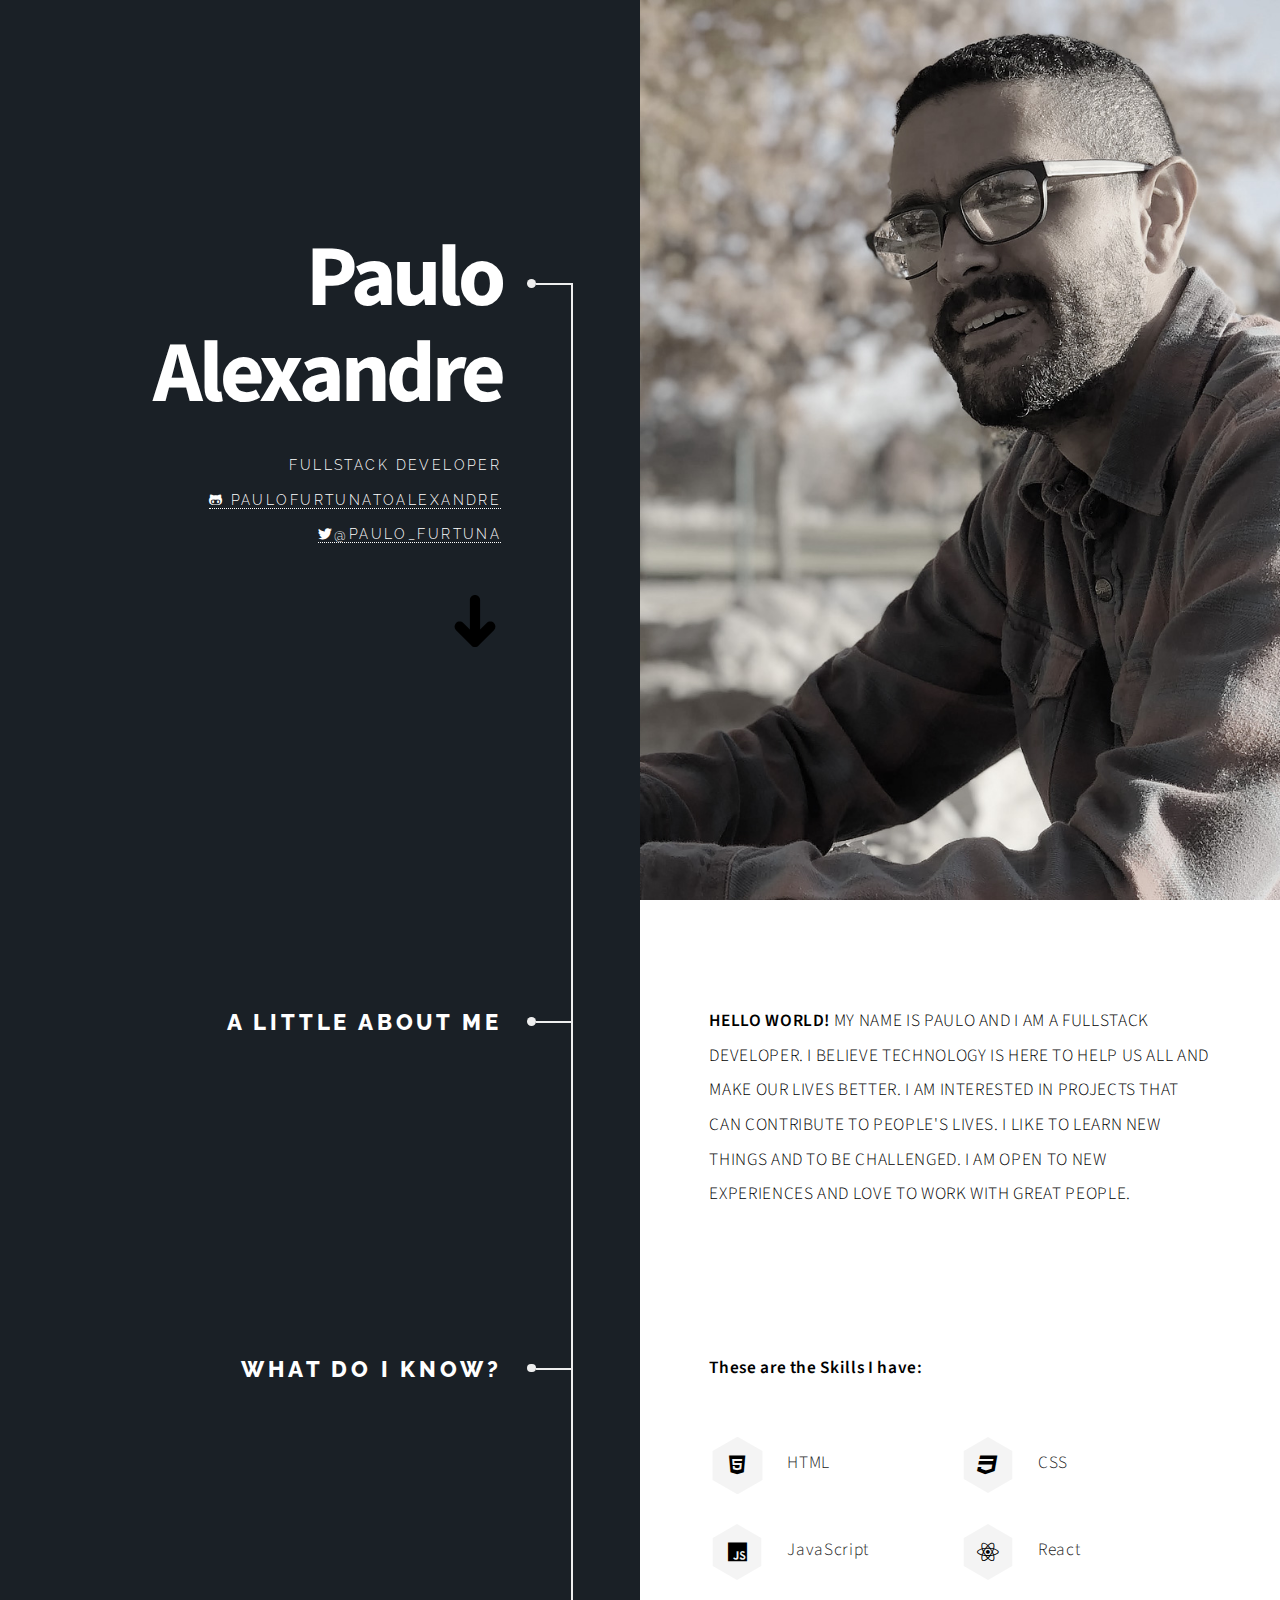
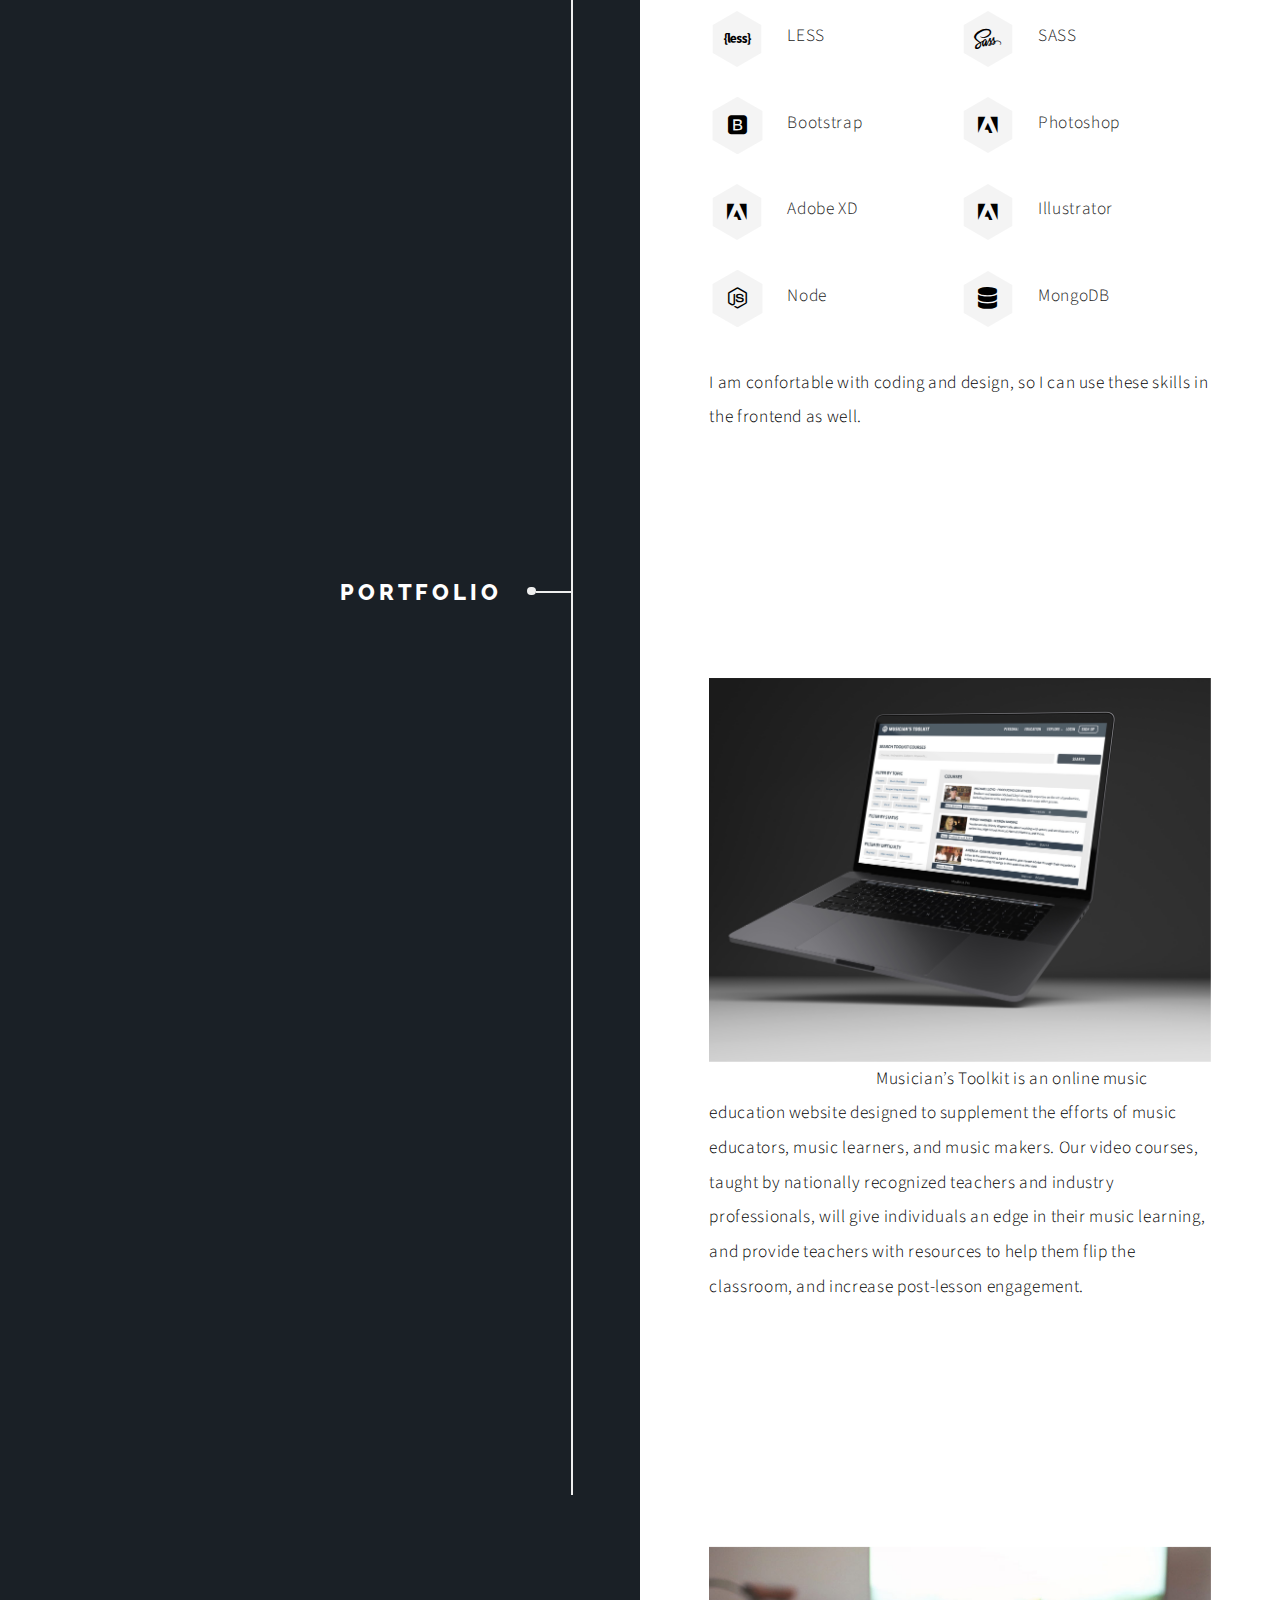
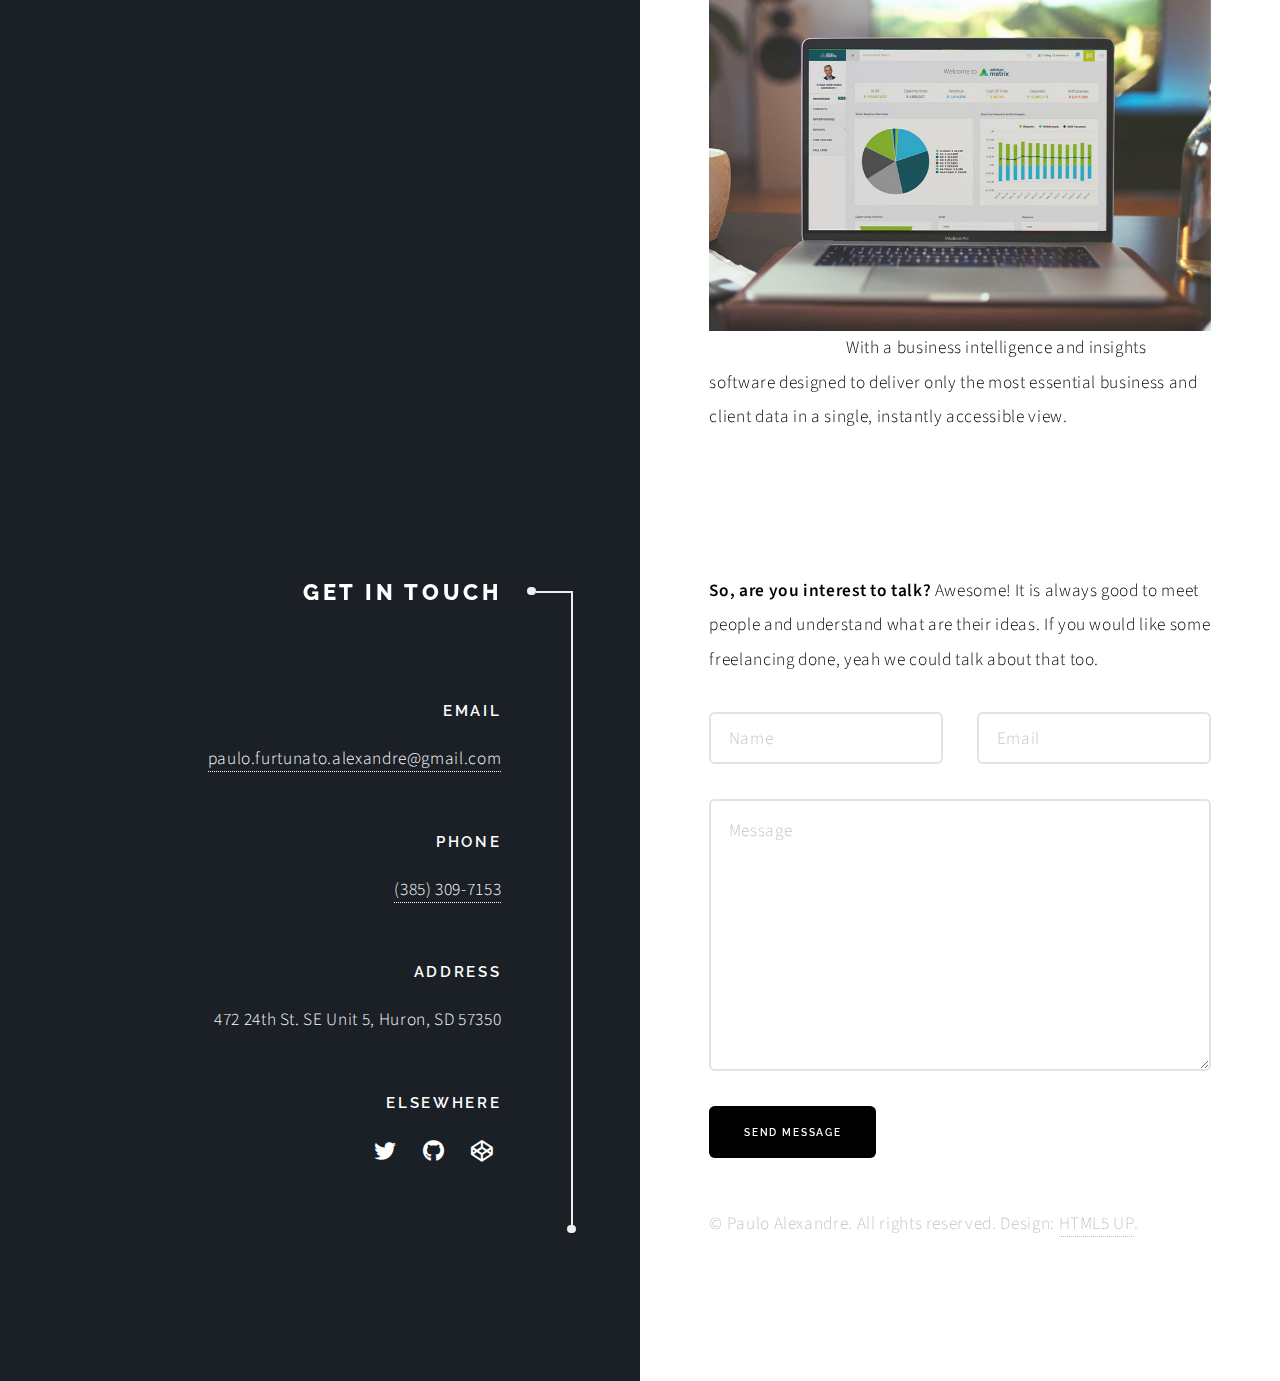
==== index.html @ 9fd86480 "Update index.html" ====
<!DOCTYPE HTML>
<!--
	Paradigm Shift by HTML5 UP
	html5up.net | @ajlkn
	Free for personal and commercial use under the CCA 3.0 license (html5up.net/license)
-->
<html>
	<head>
		<title>Paulo Alexandre - Fullstack Developer</title>
		<meta charset="utf-8" />
		<meta name="viewport" content="width=device-width, initial-scale=1, user-scalable=no" />
		<meta name="description" content="" />
		<meta name="keywords" content="" />
		<link rel="stylesheet" href="assets/css/main.css" />
	</head>
	<body class="is-preload">

		<!-- Wrapper -->
			<div id="wrapper">

				<!-- Intro -->
					<section class="intro">
						<header>
							<h1>Paulo Alexandre</h1>
							<p class="title">Fullstack Developer <br/>
								<a href="https://github.com/PauloFurtunatoAlexandre"><i class="fab fa-github-alt"></i> PauloFurtunatoAlexandre</a><br />
								<a href="https://twitter.com/paulo_furtuna"><i class="fab fa-twitter"></i>@paulo_furtuna</a></p>
							<ul class="actions">
								<li><a href="#first" class="arrow scrolly"><span class="label">Next</span></a></li>
							</ul>
						</header>
						<div class="content">
							<span class="image fill" data-position="center"><img src="images/paulo-alexandre.jpg" alt="" /></span>
						</div>
					</section>

				<!-- Section -->
					<section id="first">
						<header>
							<h2>A Little about me</h2>
						</header>
						<div class="content">
							<p><strong>HELLO WORLD!</strong> MY NAME IS PAULO AND I AM A FULLSTACK DEVELOPER. I BELIEVE TECHNOLOGY IS HERE TO HELP US ALL AND MAKE OUR LIVES BETTER. I AM INTERESTED IN PROJECTS THAT CAN CONTRIBUTE TO PEOPLE'S LIVES. I LIKE TO LEARN NEW THINGS AND TO BE CHALLENGED. I AM OPEN TO NEW EXPERIENCES AND LOVE TO WORK WITH GREAT PEOPLE.</p>
							<!-- <span class="image main"><img src="images/musicianstoolkit-3.jpg" alt="" /></span> -->
						</div>
					</section>

				<!-- Section -->
					<section>
						<header>
							<h2>What Do I Know?</h2>
						</header>
						<div class="content">
							<p><strong>These are the Skills I have:</strong></p>
							<ul class="feature-icons">
								<li class="icon brands fa-html5">HTML</li>
								<li class="icon brands fa-css3">CSS</li>
								<li class="icon brands fa-js">JavaScript</li>
								<li class="icon brands fa-react">React</li>
								<li class="icon brands fa-less">LESS</li>
								<li class="icon brands fa-sass">SASS</li>
								<li class="icon brands fa-bootstrap">Bootstrap</li>
								<li class="icon brands fa-adobe">Photoshop</li>
								<li class="icon brands fa-adobe">Adobe XD</li>
								<li class="icon brands fa-adobe">Illustrator</li>
								<li class="icon brands fa-node-js">Node</li>
								<li class="icon solid fa-database">MongoDB</li>
							</ul>
							<p>I am confortable with coding and design, so I can use these skills in the frontend as well.</p>
						</div>
					</section>

				<!-- Section -->
					<section>
						<header>
							<h2>Portfolio</h2>
						</header>
						<div class="content">
							<!-- Section -->
							<section>
								<!-- <header>
									<h3>Erat aliquam</h3>
									<p>Vehicula ultrices dolor amet ultricies et condimentum. Magna sed etiam consequat, et lorem adipiscing sed dolor sit amet, consectetur amet do eiusmod tempor incididunt  ipsum suspendisse ultrices gravida.</p>
								</header> -->
								<div class="content">
									<div class="gallery">
										<a href="images/musicianstoolkit-3.jpg" class="landscape"><img src="images/musicianstoolkit-3.jpg" alt="" /></a>
									</div>
								</div>
							</section>
							<p><strong><a href="https://www.musicianstoolkit.com/">MUSICIANS TOOLKIT</a></strong> Musician’s Toolkit is an online music education website designed to supplement the efforts of music educators, music learners, and music makers. Our video courses, taught by nationally recognized teachers and industry professionals, will give individuals an edge in their music learning, and provide teachers with resources to help them flip the classroom, and increase post-lesson engagement.</p>
						</div>
					</section>

					<section>
						<div class="content">
							<!-- Section -->
							<section>
								<!-- <header>
									<h3>Erat aliquam</h3>
									<p>Vehicula ultrices dolor amet ultricies et condimentum. Magna sed etiam consequat, et lorem adipiscing sed dolor sit amet, consectetur amet do eiusmod tempor incididunt  ipsum suspendisse ultrices gravida.</p>
								</header> -->
								<div class="content">
									<div class="gallery">
										<a href="images/advisor.jpg" class="landscape"><img src="images/advisor.jpg" alt="" /></a>
									</div>
								</div>
							</section>
							<p><strong><a href="https://www.advisormetrix.com/" class="landscape">ADVISOR METRIX</a></strong> With a business intelligence and insights software designed to deliver only the most essential business and client data in a single, instantly accessible view.</p>
						</div>
					</section>

				<!-- Section -->
					<!-- <section>
						<header>
							<h2>Duis sed adpiscing veroeros amet</h2>
						</header>
						<div class="content">
							<p><strong>Proin tempus feugiat</strong> sed varius enim lorem ullamcorper dolore aliquam aenean ornare velit lacus, ac varius enim lorem ullamcorper dolore.</p>
							<ul class="actions">
								<li><a href="#" class="button primary large">Get Started</a></li>
								<li><a href="#" class="button large">Learn More</a></li>
							</ul>
						</div>
					</section> -->

				<!-- Elements -->
				<!--
					<section>
						<header>
							<h2>Elements</h2>
						</header>
						<div class="content">

							<section>
								<header>
									<h3>Text</h3>
								</header>
								<div class="content">
									<p>This is <b>bold</b> and this is <strong>strong</strong>. This is <i>italic</i> and this is <em>emphasized</em>.
									This is <sup>superscript</sup> text and this is <sub>subscript</sub> text.
									This is <u>underlined</u> and this is code: <code>for (;;) { ... }</code>. Finally, <a href="#">this is a link</a>.</p>
									<hr />
									<h2>Heading Level 2</h2>
									<h3>Heading Level 3</h3>
									<h4>Heading Level 4</h4>
									<h5>Heading Level 5</h5>
									<hr />
									<h5>Blockquote</h5>
									<blockquote>Fringilla nisl. Donec accumsan interdum nisi, quis tincidunt felis sagittis eget tempus euismod. Vestibulum ante ipsum primis in faucibus vestibulum. Blandit adipiscing eu felis iaculis volutpat ac adipiscing accumsan faucibus. Vestibulum ante ipsum primis in faucibus lorem ipsum dolor sit amet nullam adipiscing eu felis.</blockquote>
									<h5>Preformatted</h5>
									<pre><code>i = 0;

while (!deck.isInOrder()) {
  print 'Iteration ' + i;
  deck.shuffle();
  i++;
}

print 'Sorted in ' + i + ' iterations.';</code></pre>
								</div>
							</section>

							<section>
								<header>
									<h3>Lists</h3>
								</header>
								<div class="content">

									<h4>Unordered</h4>
									<ul>
										<li>Dolor pulvinar etiam.</li>
										<li>Sagittis adipiscing.</li>
										<li>Felis enim feugiat.</li>
									</ul>

									<h4>Alternate</h4>
									<ul class="alt">
										<li>Dolor pulvinar etiam.</li>
										<li>Sagittis adipiscing.</li>
										<li>Felis enim feugiat.</li>
									</ul>

									<h4>Ordered</h4>
									<ol>
										<li>Dolor pulvinar etiam.</li>
										<li>Etiam vel felis viverra.</li>
										<li>Felis enim feugiat.</li>
										<li>Dolor pulvinar etiam.</li>
										<li>Etiam vel felis lorem.</li>
										<li>Felis enim et feugiat.</li>
									</ol>
									<h4>Icons</h4>
									<ul class="icons">
										<li><a href="#" class="icon brands fa-twitter"><span class="label">Twitter</span></a></li>
										<li><a href="#" class="icon brands fa-facebook-f"><span class="label">Facebook</span></a></li>
										<li><a href="#" class="icon brands fa-instagram"><span class="label">Instagram</span></a></li>
										<li><a href="#" class="icon brands fa-github"><span class="label">Github</span></a></li>
									</ul>

									<h4>Actions</h4>
									<ul class="actions">
										<li><a href="#" class="button primary">Default</a></li>
										<li><a href="#" class="button">Default</a></li>
									</ul>
									<ul class="actions stacked">
										<li><a href="#" class="button primary">Default</a></li>
										<li><a href="#" class="button">Default</a></li>
									</ul>
								</div>
							</section>

							<section>
								<header>
									<h3>Table</h3>
								</header>
								<div class="content">
									<h4>Default</h4>
									<div class="table-wrapper">
										<table>
											<thead>
												<tr>
													<th>Name</th>
													<th>Description</th>
													<th>Price</th>
												</tr>
											</thead>
											<tbody>
												<tr>
													<td>Item One</td>
													<td>Ante turpis integer aliquet porttitor.</td>
													<td>29.99</td>
												</tr>
												<tr>
													<td>Item Two</td>
													<td>Vis ac commodo adipiscing arcu aliquet.</td>
													<td>19.99</td>
												</tr>
												<tr>
													<td>Item Three</td>
													<td> Morbi faucibus arcu accumsan lorem.</td>
													<td>29.99</td>
												</tr>
												<tr>
													<td>Item Four</td>
													<td>Vitae integer tempus condimentum.</td>
													<td>19.99</td>
												</tr>
												<tr>
													<td>Item Five</td>
													<td>Ante turpis integer aliquet porttitor.</td>
													<td>29.99</td>
												</tr>
											</tbody>
											<tfoot>
												<tr>
													<td colspan="2"></td>
													<td>100.00</td>
												</tr>
											</tfoot>
										</table>
									</div>

									<h4>Alternate</h4>
									<div class="table-wrapper">
										<table class="alt">
											<thead>
												<tr>
													<th>Name</th>
													<th>Description</th>
													<th>Price</th>
												</tr>
											</thead>
											<tbody>
												<tr>
													<td>Item One</td>
													<td>Ante turpis integer aliquet porttitor.</td>
													<td>29.99</td>
												</tr>
												<tr>
													<td>Item Two</td>
													<td>Vis ac commodo adipiscing arcu aliquet.</td>
													<td>19.99</td>
												</tr>
												<tr>
													<td>Item Three</td>
													<td> Morbi faucibus arcu accumsan lorem.</td>
													<td>29.99</td>
												</tr>
												<tr>
													<td>Item Four</td>
													<td>Vitae integer tempus condimentum.</td>
													<td>19.99</td>
												</tr>
												<tr>
													<td>Item Five</td>
													<td>Ante turpis integer aliquet porttitor.</td>
													<td>29.99</td>
												</tr>
											</tbody>
											<tfoot>
												<tr>
													<td colspan="2"></td>
													<td>100.00</td>
												</tr>
											</tfoot>
										</table>
									</div>
								</div>
							</section>

							<section>
								<header>
									<h3>Buttons</h3>
								</header>
								<div class="content">
									<ul class="actions">
										<li><a href="#" class="button primary">Primary</a></li>
										<li><a href="#" class="button">Default</a></li>
									</ul>
									<ul class="actions">
										<li><a href="#" class="button large">Large</a></li>
										<li><a href="#" class="button">Default</a></li>
										<li><a href="#" class="button small">Small</a></li>
									</ul>
									<ul class="actions">
										<li><a href="#" class="button primary icon solid fa-download">Icon</a></li>
										<li><a href="#" class="button icon solid fa-download">Icon</a></li>
									</ul>
									<ul class="actions">
										<li><span class="button primary disabled">Disabled</span></li>
										<li><span class="button disabled">Disabled</span></li>
									</ul>
								</div>
							</section>

							<section>
								<header>
									<h3>Form</h3>
								</header>
								<div class="content">
									<form method="post" action="#">
										<div class="fields">
											<div class="field half">
												<label for="demo-name">Name</label>
												<input type="text" name="demo-name" id="demo-name" value="" placeholder="Jane Doe" />
											</div>
											<div class="field half">
												<label for="demo-email">Email</label>
												<input type="email" name="demo-email" id="demo-email" value="" placeholder="jane@untitled.tld" />
											</div>
											<div class="field">
												<label for="demo-category">Category</label>
												<select name="demo-category" id="demo-category">
													<option value="">-</option>
													<option value="1">Manufacturing</option>
													<option value="1">Shipping</option>
													<option value="1">Administration</option>
													<option value="1">Human Resources</option>
												</select>
											</div>
											<div class="field half">
												<input type="radio" id="demo-priority-low" name="demo-priority" checked>
												<label for="demo-priority-low">Low</label>
											</div>
											<div class="field half">
												<input type="radio" id="demo-priority-high" name="demo-priority">
												<label for="demo-priority-high">High</label>
											</div>
											<div class="field half">
												<input type="checkbox" id="demo-copy" name="demo-copy">
												<label for="demo-copy">Email me a copy</label>
											</div>
											<div class="field half">
												<input type="checkbox" id="demo-human" name="demo-human" checked>
												<label for="demo-human">Not a robot</label>
											</div>
											<div class="field">
												<label for="demo-message">Message</label>
												<textarea name="demo-message" id="demo-message" placeholder="Enter your message" rows="6"></textarea>
											</div>
										</div>
										<ul class="actions">
											<li><input type="submit" value="Send Message" class="primary" /></li>
											<li><input type="reset" value="Reset" /></li>
										</ul>
									</form>
								</div>
							</section>

						</div>
					</section>
				-->

				<!-- Section -->
					<section>
						<header>
							<h2>Get in touch</h2>
						</header>
						<div class="content">
							<p><strong>So, are you interest to talk?</strong> Awesome! It is always good to meet people and understand what are their ideas. If you would like some freelancing done, yeah we could talk about that too.</p>
							<form>
								<div class="fields">
									<div class="field half">
										<input type="text" name="name" id="name" placeholder="Name" />
									</div>
									<div class="field half">
										<input type="email" name="email" id="email" placeholder="Email" />
									</div>
									<div class="field">
										<textarea name="message" id="message" placeholder="Message" rows="7"></textarea>
									</div>
								</div>
								<ul class="actions">
									<li><input type="submit" value="Send Message" class="button primary" /></li>
								</ul>
							</form>
						</div>
						<footer style="background-color: #1a2026;">
							<ul class="items">
								<li>
									<h3>Email</h3>
									<a href="mailto:paulo.furtunato.alexandre@gmail.com">paulo.furtunato.alexandre@gmail.com</a>
								</li>
								<li>
									<h3>Phone</h3>
									<a href="#">(385) 309-7153</a>
								</li>
								<li>
									<h3>Address</h3>
									<span style="color: #fff">472 24th St. SE Unit 5, Huron, SD 57350</span>
								</li>
								<li>
									<h3>Elsewhere</h3>
									<ul class="icons">
										<li><a href="https://twitter.com/paulo_furtuna" class="icon brands fa-twitter"><span class="label">Twitter</span></a></li>
										<!-- <li><a href="#" class="icon brands fa-linkedin-in"><span class="label">LinkedIn</span></a></li> -->
										<li><a href="https://github.com/PauloFurtunatoAlexandre" class="icon brands fa-github"><span class="label">GitHub</span></a></li>
										<li><a href="https://codepen.io/gigaP" class="icon brands fa-codepen"><span class="label">Codepen</span></a></li>
									</ul>
								</li>
							</ul>
						</footer>
					</section>

				<!-- Copyright -->
					<div class="copyright">&copy; Paulo Alexandre. All rights reserved. Design: <a href="https://html5up.net">HTML5 UP</a>.</div>

			</div>

		<!-- Scripts -->
			<script src="assets/js/jquery.min.js"></script>
			<script src="assets/js/jquery.scrolly.min.js"></script>
			<script src="assets/js/browser.min.js"></script>
			<script src="assets/js/breakpoints.min.js"></script>
			<script src="assets/js/util.js"></script>
			<script src="assets/js/main.js"></script>

	</body>
</html>
---- assets/css/main.css ----
@import url(fontawesome-all.min.css);
@import url("https://fonts.googleapis.com/css?family=Source+Sans+Pro:300,600,700,300i,600i,700i|Raleway:600,800");

/*
	Paradigm Shift by HTML5 UP
	html5up.net | @ajlkn
	Free for personal and commercial use under the CCA 3.0 license (html5up.net/license)
*/

html, body, div, span, applet, object,
iframe, h1, h2, h3, h4, h5, h6, p, blockquote,
pre, a, abbr, acronym, address, big, cite,
code, del, dfn, em, img, ins, kbd, q, s, samp,
small, strike, strong, sub, sup, tt, var, b,
u, i, center, dl, dt, dd, ol, ul, li, fieldset,
form, label, legend, table, caption, tbody,
tfoot, thead, tr, th, td, article, aside,
canvas, details, embed, figure, figcaption,
footer, header, hgroup, menu, nav, output, ruby,
section, summary, time, mark, audio, video {
	margin: 0;
	padding: 0;
	border: 0;
	font-size: 100%;
	font: inherit;
	vertical-align: baseline;}

article, aside, details, figcaption, figure,
footer, header, hgroup, menu, nav, section {
	display: block;}

body {
	line-height: 1;
}

ol, ul {
	list-style: none;
}

blockquote, q {
	quotes: none;
}

	blockquote:before, blockquote:after, q:before, q:after {
		content: '';
		content: none;
	}

table {
	border-collapse: collapse;
	border-spacing: 0;
}

body {
	-webkit-text-size-adjust: none;
}

mark {
	background-color: transparent;
	color: inherit;
}

input::-moz-focus-inner {
	border: 0;
	padding: 0;
}

input, select, textarea {
	-moz-appearance: none;
	-webkit-appearance: none;
	-ms-appearance: none;
	appearance: none;
}

/* Basic */

	@-ms-viewport {
		width: device-width;
	}

	body {
		-ms-overflow-style: scrollbar;
	}

	@media screen and (max-width: 480px) {

		html, body {
			min-width: 320px;
		}

	}

	html {
		box-sizing: border-box;
	}

	*, *:before, *:after {
		box-sizing: inherit;
	}

	html {
		overflow-x: hidden;
	}

	body {
		background: #ffffff;
		overflow-x: hidden;
	}

		body.is-preload *, body.is-preload *:before, body.is-preload *:after {
			-moz-animation: none !important;
			-webkit-animation: none !important;
			-ms-animation: none !important;
			animation: none !important;
			-moz-transition: none !important;
			-webkit-transition: none !important;
			-ms-transition: none !important;
			transition: none !important;
		}

/* Typography */

	html {
		font-size: 18pt;
	}

		@media screen and (max-width: 1920px) {

			html {
				font-size: 13pt;
			}

		}

		@media screen and (max-width: 1152px) {

			html {
				font-size: 14pt;
			}

		}

		@media screen and (max-width: 736px) {

			html {
				font-size: 12pt;
			}

		}

		@media screen and (max-width: 480px) {

			html {
				font-size: 11pt;
			}

		}

	body {
		background-color: #ffffff;
		color: #000000;
	}

	body, input, select, textarea {
		color: #fff;
		font-family: "Source Sans Pro", Helvetica, sans-serif;
		font-size: 1rem;
		font-weight: 300;
		letter-spacing: 0.0375em;
		line-height: 2;
	}

	a {
		-moz-transition: border-bottom-color 0.25s ease-in-out;
		-webkit-transition: border-bottom-color 0.25s ease-in-out;
		-ms-transition: border-bottom-color 0.25s ease-in-out;
		transition: border-bottom-color 0.25s ease-in-out;
		text-decoration: none;
		color: #fff;
		border-bottom: dotted 1px;
	}

		a:hover {
			text-decoration: none;
			border-bottom-color: transparent;
		}

	strong, b {
		font-weight: 600;
		color: #000000;
	}

	em, i {
		font-style: italic;
	}

	p {
		margin: 0 0 2rem 0;
		color: #000;
	}

	h1, h2, h3, h4, h5, h6 {
		color: #fff;
		font-family: "Raleway", Helvetica, sans-serif;
		font-weight: 600;
		letter-spacing: 0.175em;
		line-height: 1.75;
		margin: 0 0 1.5rem 0;
		text-transform: uppercase;
	}

		h1 a, h2 a, h3 a, h4 a, h5 a, h6 a {
			color: inherit;
			text-decoration: none;
		}

	h1 {
		font-family: "Source Sans Pro", Helvetica, sans-serif;
		font-size: 5rem;
		font-weight: 700;
		letter-spacing: -0.05em;
		line-height: 1.1;
		margin: 0 0 1.5rem 0;
		text-transform: none;
	}

	h2 {
		font-size: 1.25rem;
		font-weight: 800;
		margin: 0 0 2rem 0;
	}

	h3 {
		font-size: 0.875rem;
	}

	h4 {
		font-size: 0.875rem;
	}

	h5 {
		font-size: 0.75rem;
	}

	h6 {
		font-size: 0.625rem;
	}

	@media screen and (max-width: 736px) {

		h1 {
			font-size: 4.5rem;
			line-height: 1.1;
		}

		h2 {
			font-size: 1.25rem;
			line-height: 1.7;
		}

		h3 {
			font-size: 0.9rem;
		}

		h4 {
			font-size: 0.75rem;
		}

		h5 {
			font-size: 0.675rem;
		}

	}

	@media screen and (max-width: 360px) {

		h1 {
			font-size: 3.75rem;
		}

		h2 {
			font-size: 1.125rem;
		}

		h3 {
			font-size: 0.8rem;
		}

		h4 {
			font-size: 0.675rem;
		}

		h5 {
			font-size: 0.675rem;
		}

	}

	sub {
		font-size: 0.8rem;
		position: relative;
		top: 0.5rem;
	}

	sup {
		font-size: 0.8rem;
		position: relative;
		top: -0.5rem;
	}

	blockquote {
		border-left: solid 0.5rem rgba(144, 144, 144, 0.25);
		font-style: italic;
		margin: 0 0 2rem 0;
		padding: 1rem 0 1rem 2rem;
	}

	code {
		background: rgba(144, 144, 144, 0.1);
		border-radius: 0.325rem;
		font-family: "Courier New", monospace;
		font-size: 0.9rem;
		margin: 0 0.25rem;
		padding: 0.25rem 0.65rem;
	}

	pre {
		-webkit-overflow-scrolling: touch;
		font-family: "Courier New", monospace;
		font-size: 0.9rem;
		margin: 0 0 2rem 0;
		width: 100%;
	}

		pre code {
			display: block;
			line-height: 1.75;
			padding: 1rem 1.5rem;
			overflow-x: auto;
		}

	hr {
		border: 0;
		border-bottom: solid 2px rgba(144, 144, 144, 0.25);
		margin: 3rem 0;
	}

		hr.major {
			margin: 5rem 0;
		}

		@media screen and (max-width: 736px) {

			hr.major {
				margin: 3rem 0;
			}

		}

/* Row */

	.row {
		display: flex;
		flex-wrap: wrap;
		box-sizing: border-box;
		align-items: stretch;
	}

		.row > * {
			box-sizing: border-box;
		}

		.row.gtr-uniform > * > :last-child {
			margin-bottom: 0;
		}

		.row.aln-left {
			justify-content: flex-start;
		}

		.row.aln-center {
			justify-content: center;
		}

		.row.aln-right {
			justify-content: flex-end;
		}

		.row.aln-top {
			align-items: flex-start;
		}

		.row.aln-middle {
			align-items: center;
		}

		.row.aln-bottom {
			align-items: flex-end;
		}

		.row > .imp {
			order: -1;
		}

		.row > .col-1 {
			width: 8.33333%;
		}

		.row > .off-1 {
			margin-left: 8.33333%;
		}

		.row > .col-2 {
			width: 16.66667%;
		}

		.row > .off-2 {
			margin-left: 16.66667%;
		}

		.row > .col-3 {
			width: 25%;
		}

		.row > .off-3 {
			margin-left: 25%;
		}

		.row > .col-4 {
			width: 33.33333%;
		}

		.row > .off-4 {
			margin-left: 33.33333%;
		}

		.row > .col-5 {
			width: 41.66667%;
		}

		.row > .off-5 {
			margin-left: 41.66667%;
		}

		.row > .col-6 {
			width: 50%;
		}

		.row > .off-6 {
			margin-left: 50%;
		}

		.row > .col-7 {
			width: 58.33333%;
		}

		.row > .off-7 {
			margin-left: 58.33333%;
		}

		.row > .col-8 {
			width: 66.66667%;
		}

		.row > .off-8 {
			margin-left: 66.66667%;
		}

		.row > .col-9 {
			width: 75%;
		}

		.row > .off-9 {
			margin-left: 75%;
		}

		.row > .col-10 {
			width: 83.33333%;
		}

		.row > .off-10 {
			margin-left: 83.33333%;
		}

		.row > .col-11 {
			width: 91.66667%;
		}

		.row > .off-11 {
			margin-left: 91.66667%;
		}

		.row > .col-12 {
			width: 100%;
		}

		.row > .off-12 {
			margin-left: 100%;
		}

		.row.gtr-0 {
			margin-top: 0;
			margin-left: 0rem;
		}

			.row.gtr-0 > * {
				padding: 0 0 0 0rem;
			}

			.row.gtr-0.gtr-uniform {
				margin-top: 0rem;
			}

				.row.gtr-0.gtr-uniform > * {
					padding-top: 0rem;
				}

		.row.gtr-25 {
			margin-top: 0;
			margin-left: -0.5rem;
		}

			.row.gtr-25 > * {
				padding: 0 0 0 0.5rem;
			}

			.row.gtr-25.gtr-uniform {
				margin-top: -0.5rem;
			}

				.row.gtr-25.gtr-uniform > * {
					padding-top: 0.5rem;
				}

		.row.gtr-50 {
			margin-top: 0;
			margin-left: -1rem;
		}

			.row.gtr-50 > * {
				padding: 0 0 0 1rem;
			}

			.row.gtr-50.gtr-uniform {
				margin-top: -1rem;
			}

				.row.gtr-50.gtr-uniform > * {
					padding-top: 1rem;
				}

		.row {
			margin-top: 0;
			margin-left: -2rem;
		}

			.row > * {
				padding: 0 0 0 2rem;
			}

			.row.gtr-uniform {
				margin-top: -2rem;
			}

				.row.gtr-uniform > * {
					padding-top: 2rem;
				}

		.row.gtr-150 {
			margin-top: 0;
			margin-left: -3rem;
		}

			.row.gtr-150 > * {
				padding: 0 0 0 3rem;
			}

			.row.gtr-150.gtr-uniform {
				margin-top: -3rem;
			}

				.row.gtr-150.gtr-uniform > * {
					padding-top: 3rem;
				}

		.row.gtr-200 {
			margin-top: 0;
			margin-left: -4rem;
		}

			.row.gtr-200 > * {
				padding: 0 0 0 4rem;
			}

			.row.gtr-200.gtr-uniform {
				margin-top: -4rem;
			}

				.row.gtr-200.gtr-uniform > * {
					padding-top: 4rem;
				}

		@media screen and (max-width: 1920px) {

			.row {
				display: flex;
				flex-wrap: wrap;
				box-sizing: border-box;
				align-items: stretch;
			}

				.row > * {
					box-sizing: border-box;
				}

				.row.gtr-uniform > * > :last-child {
					margin-bottom: 0;
				}

				.row.aln-left {
					justify-content: flex-start;
				}

				.row.aln-center {
					justify-content: center;
				}

				.row.aln-right {
					justify-content: flex-end;
				}

				.row.aln-top {
					align-items: flex-start;
				}

				.row.aln-middle {
					align-items: center;
				}

				.row.aln-bottom {
					align-items: flex-end;
				}

				.row > .imp-xlarge {
					order: -1;
				}

				.row > .col-1-xlarge {
					width: 8.33333%;
				}

				.row > .off-1-xlarge {
					margin-left: 8.33333%;
				}

				.row > .col-2-xlarge {
					width: 16.66667%;
				}

				.row > .off-2-xlarge {
					margin-left: 16.66667%;
				}

				.row > .col-3-xlarge {
					width: 25%;
				}

				.row > .off-3-xlarge {
					margin-left: 25%;
				}

				.row > .col-4-xlarge {
					width: 33.33333%;
				}

				.row > .off-4-xlarge {
					margin-left: 33.33333%;
				}

				.row > .col-5-xlarge {
					width: 41.66667%;
				}

				.row > .off-5-xlarge {
					margin-left: 41.66667%;
				}

				.row > .col-6-xlarge {
					width: 50%;
				}

				.row > .off-6-xlarge {
					margin-left: 50%;
				}

				.row > .col-7-xlarge {
					width: 58.33333%;
				}

				.row > .off-7-xlarge {
					margin-left: 58.33333%;
				}

				.row > .col-8-xlarge {
					width: 66.66667%;
				}

				.row > .off-8-xlarge {
					margin-left: 66.66667%;
				}

				.row > .col-9-xlarge {
					width: 75%;
				}

				.row > .off-9-xlarge {
					margin-left: 75%;
				}

				.row > .col-10-xlarge {
					width: 83.33333%;
				}

				.row > .off-10-xlarge {
					margin-left: 83.33333%;
				}

				.row > .col-11-xlarge {
					width: 91.66667%;
				}

				.row > .off-11-xlarge {
					margin-left: 91.66667%;
				}

				.row > .col-12-xlarge {
					width: 100%;
				}

				.row > .off-12-xlarge {
					margin-left: 100%;
				}

				.row.gtr-0 {
					margin-top: 0;
					margin-left: 0rem;
				}

					.row.gtr-0 > * {
						padding: 0 0 0 0rem;
					}

					.row.gtr-0.gtr-uniform {
						margin-top: 0rem;
					}

						.row.gtr-0.gtr-uniform > * {
							padding-top: 0rem;
						}

				.row.gtr-25 {
					margin-top: 0;
					margin-left: -0.5rem;
				}

					.row.gtr-25 > * {
						padding: 0 0 0 0.5rem;
					}

					.row.gtr-25.gtr-uniform {
						margin-top: -0.5rem;
					}

						.row.gtr-25.gtr-uniform > * {
							padding-top: 0.5rem;
						}

				.row.gtr-50 {
					margin-top: 0;
					margin-left: -1rem;
				}

					.row.gtr-50 > * {
						padding: 0 0 0 1rem;
					}

					.row.gtr-50.gtr-uniform {
						margin-top: -1rem;
					}

						.row.gtr-50.gtr-uniform > * {
							padding-top: 1rem;
						}

				.row {
					margin-top: 0;
					margin-left: -2rem;
				}

					.row > * {
						padding: 0 0 0 2rem;
					}

					.row.gtr-uniform {
						margin-top: -2rem;
					}

						.row.gtr-uniform > * {
							padding-top: 2rem;
						}

				.row.gtr-150 {
					margin-top: 0;
					margin-left: -3rem;
				}

					.row.gtr-150 > * {
						padding: 0 0 0 3rem;
					}

					.row.gtr-150.gtr-uniform {
						margin-top: -3rem;
					}

						.row.gtr-150.gtr-uniform > * {
							padding-top: 3rem;
						}

				.row.gtr-200 {
					margin-top: 0;
					margin-left: -4rem;
				}

					.row.gtr-200 > * {
						padding: 0 0 0 4rem;
					}

					.row.gtr-200.gtr-uniform {
						margin-top: -4rem;
					}

						.row.gtr-200.gtr-uniform > * {
							padding-top: 4rem;
						}

		}

		@media screen and (max-width: 1280px) {

			.row {
				display: flex;
				flex-wrap: wrap;
				box-sizing: border-box;
				align-items: stretch;
			}

				.row > * {
					box-sizing: border-box;
				}

				.row.gtr-uniform > * > :last-child {
					margin-bottom: 0;
				}

				.row.aln-left {
					justify-content: flex-start;
				}

				.row.aln-center {
					justify-content: center;
				}

				.row.aln-right {
					justify-content: flex-end;
				}

				.row.aln-top {
					align-items: flex-start;
				}

				.row.aln-middle {
					align-items: center;
				}

				.row.aln-bottom {
					align-items: flex-end;
				}

				.row > .imp-large {
					order: -1;
				}

				.row > .col-1-large {
					width: 8.33333%;
				}

				.row > .off-1-large {
					margin-left: 8.33333%;
				}

				.row > .col-2-large {
					width: 16.66667%;
				}

				.row > .off-2-large {
					margin-left: 16.66667%;
				}

				.row > .col-3-large {
					width: 25%;
				}

				.row > .off-3-large {
					margin-left: 25%;
				}

				.row > .col-4-large {
					width: 33.33333%;
				}

				.row > .off-4-large {
					margin-left: 33.33333%;
				}

				.row > .col-5-large {
					width: 41.66667%;
				}

				.row > .off-5-large {
					margin-left: 41.66667%;
				}

				.row > .col-6-large {
					width: 50%;
				}

				.row > .off-6-large {
					margin-left: 50%;
				}

				.row > .col-7-large {
					width: 58.33333%;
				}

				.row > .off-7-large {
					margin-left: 58.33333%;
				}

				.row > .col-8-large {
					width: 66.66667%;
				}

				.row > .off-8-large {
					margin-left: 66.66667%;
				}

				.row > .col-9-large {
					width: 75%;
				}

				.row > .off-9-large {
					margin-left: 75%;
				}

				.row > .col-10-large {
					width: 83.33333%;
				}

				.row > .off-10-large {
					margin-left: 83.33333%;
				}

				.row > .col-11-large {
					width: 91.66667%;
				}

				.row > .off-11-large {
					margin-left: 91.66667%;
				}

				.row > .col-12-large {
					width: 100%;
				}

				.row > .off-12-large {
					margin-left: 100%;
				}

				.row.gtr-0 {
					margin-top: 0;
					margin-left: 0rem;
				}

					.row.gtr-0 > * {
						padding: 0 0 0 0rem;
					}

					.row.gtr-0.gtr-uniform {
						margin-top: 0rem;
					}

						.row.gtr-0.gtr-uniform > * {
							padding-top: 0rem;
						}

				.row.gtr-25 {
					margin-top: 0;
					margin-left: -0.375rem;
				}

					.row.gtr-25 > * {
						padding: 0 0 0 0.375rem;
					}

					.row.gtr-25.gtr-uniform {
						margin-top: -0.375rem;
					}

						.row.gtr-25.gtr-uniform > * {
							padding-top: 0.375rem;
						}

				.row.gtr-50 {
					margin-top: 0;
					margin-left: -0.75rem;
				}

					.row.gtr-50 > * {
						padding: 0 0 0 0.75rem;
					}

					.row.gtr-50.gtr-uniform {
						margin-top: -0.75rem;
					}

						.row.gtr-50.gtr-uniform > * {
							padding-top: 0.75rem;
						}

				.row {
					margin-top: 0;
					margin-left: -1.5rem;
				}

					.row > * {
						padding: 0 0 0 1.5rem;
					}

					.row.gtr-uniform {
						margin-top: -1.5rem;
					}

						.row.gtr-uniform > * {
							padding-top: 1.5rem;
						}

				.row.gtr-150 {
					margin-top: 0;
					margin-left: -2.25rem;
				}

					.row.gtr-150 > * {
						padding: 0 0 0 2.25rem;
					}

					.row.gtr-150.gtr-uniform {
						margin-top: -2.25rem;
					}

						.row.gtr-150.gtr-uniform > * {
							padding-top: 2.25rem;
						}

				.row.gtr-200 {
					margin-top: 0;
					margin-left: -3rem;
				}

					.row.gtr-200 > * {
						padding: 0 0 0 3rem;
					}

					.row.gtr-200.gtr-uniform {
						margin-top: -3rem;
					}

						.row.gtr-200.gtr-uniform > * {
							padding-top: 3rem;
						}

		}

		@media screen and (max-width: 1152px) {

			.row {
				display: flex;
				flex-wrap: wrap;
				box-sizing: border-box;
				align-items: stretch;
			}

				.row > * {
					box-sizing: border-box;
				}

				.row.gtr-uniform > * > :last-child {
					margin-bottom: 0;
				}

				.row.aln-left {
					justify-content: flex-start;
				}

				.row.aln-center {
					justify-content: center;
				}

				.row.aln-right {
					justify-content: flex-end;
				}

				.row.aln-top {
					align-items: flex-start;
				}

				.row.aln-middle {
					align-items: center;
				}

				.row.aln-bottom {
					align-items: flex-end;
				}

				.row > .imp-medium {
					order: -1;
				}

				.row > .col-1-medium {
					width: 8.33333%;
				}

				.row > .off-1-medium {
					margin-left: 8.33333%;
				}

				.row > .col-2-medium {
					width: 16.66667%;
				}

				.row > .off-2-medium {
					margin-left: 16.66667%;
				}

				.row > .col-3-medium {
					width: 25%;
				}

				.row > .off-3-medium {
					margin-left: 25%;
				}

				.row > .col-4-medium {
					width: 33.33333%;
				}

				.row > .off-4-medium {
					margin-left: 33.33333%;
				}

				.row > .col-5-medium {
					width: 41.66667%;
				}

				.row > .off-5-medium {
					margin-left: 41.66667%;
				}

				.row > .col-6-medium {
					width: 50%;
				}

				.row > .off-6-medium {
					margin-left: 50%;
				}

				.row > .col-7-medium {
					width: 58.33333%;
				}

				.row > .off-7-medium {
					margin-left: 58.33333%;
				}

				.row > .col-8-medium {
					width: 66.66667%;
				}

				.row > .off-8-medium {
					margin-left: 66.66667%;
				}

				.row > .col-9-medium {
					width: 75%;
				}

				.row > .off-9-medium {
					margin-left: 75%;
				}

				.row > .col-10-medium {
					width: 83.33333%;
				}

				.row > .off-10-medium {
					margin-left: 83.33333%;
				}

				.row > .col-11-medium {
					width: 91.66667%;
				}

				.row > .off-11-medium {
					margin-left: 91.66667%;
				}

				.row > .col-12-medium {
					width: 100%;
				}

				.row > .off-12-medium {
					margin-left: 100%;
				}

				.row.gtr-0 {
					margin-top: 0;
					margin-left: 0rem;
				}

					.row.gtr-0 > * {
						padding: 0 0 0 0rem;
					}

					.row.gtr-0.gtr-uniform {
						margin-top: 0rem;
					}

						.row.gtr-0.gtr-uniform > * {
							padding-top: 0rem;
						}

				.row.gtr-25 {
					margin-top: 0;
					margin-left: -0.375rem;
				}

					.row.gtr-25 > * {
						padding: 0 0 0 0.375rem;
					}

					.row.gtr-25.gtr-uniform {
						margin-top: -0.375rem;
					}

						.row.gtr-25.gtr-uniform > * {
							padding-top: 0.375rem;
						}

				.row.gtr-50 {
					margin-top: 0;
					margin-left: -0.75rem;
				}

					.row.gtr-50 > * {
						padding: 0 0 0 0.75rem;
					}

					.row.gtr-50.gtr-uniform {
						margin-top: -0.75rem;
					}

						.row.gtr-50.gtr-uniform > * {
							padding-top: 0.75rem;
						}

				.row {
					margin-top: 0;
					margin-left: -1.5rem;
				}

					.row > * {
						padding: 0 0 0 1.5rem;
					}

					.row.gtr-uniform {
						margin-top: -1.5rem;
					}

						.row.gtr-uniform > * {
							padding-top: 1.5rem;
						}

				.row.gtr-150 {
					margin-top: 0;
					margin-left: -2.25rem;
				}

					.row.gtr-150 > * {
						padding: 0 0 0 2.25rem;
					}

					.row.gtr-150.gtr-uniform {
						margin-top: -2.25rem;
					}

						.row.gtr-150.gtr-uniform > * {
							padding-top: 2.25rem;
						}

				.row.gtr-200 {
					margin-top: 0;
					margin-left: -3rem;
				}

					.row.gtr-200 > * {
						padding: 0 0 0 3rem;
					}

					.row.gtr-200.gtr-uniform {
						margin-top: -3rem;
					}

						.row.gtr-200.gtr-uniform > * {
							padding-top: 3rem;
						}

		}

		@media screen and (max-width: 736px) {

			.row {
				display: flex;
				flex-wrap: wrap;
				box-sizing: border-box;
				align-items: stretch;
			}

				.row > * {
					box-sizing: border-box;
				}

				.row.gtr-uniform > * > :last-child {
					margin-bottom: 0;
				}

				.row.aln-left {
					justify-content: flex-start;
				}

				.row.aln-center {
					justify-content: center;
				}

				.row.aln-right {
					justify-content: flex-end;
				}

				.row.aln-top {
					align-items: flex-start;
				}

				.row.aln-middle {
					align-items: center;
				}

				.row.aln-bottom {
					align-items: flex-end;
				}

				.row > .imp-small {
					order: -1;
				}

				.row > .col-1-small {
					width: 8.33333%;
				}

				.row > .off-1-small {
					margin-left: 8.33333%;
				}

				.row > .col-2-small {
					width: 16.66667%;
				}

				.row > .off-2-small {
					margin-left: 16.66667%;
				}

				.row > .col-3-small {
					width: 25%;
				}

				.row > .off-3-small {
					margin-left: 25%;
				}

				.row > .col-4-small {
					width: 33.33333%;
				}

				.row > .off-4-small {
					margin-left: 33.33333%;
				}

				.row > .col-5-small {
					width: 41.66667%;
				}

				.row > .off-5-small {
					margin-left: 41.66667%;
				}

				.row > .col-6-small {
					width: 50%;
				}

				.row > .off-6-small {
					margin-left: 50%;
				}

				.row > .col-7-small {
					width: 58.33333%;
				}

				.row > .off-7-small {
					margin-left: 58.33333%;
				}

				.row > .col-8-small {
					width: 66.66667%;
				}

				.row > .off-8-small {
					margin-left: 66.66667%;
				}

				.row > .col-9-small {
					width: 75%;
				}

				.row > .off-9-small {
					margin-left: 75%;
				}

				.row > .col-10-small {
					width: 83.33333%;
				}

				.row > .off-10-small {
					margin-left: 83.33333%;
				}

				.row > .col-11-small {
					width: 91.66667%;
				}

				.row > .off-11-small {
					margin-left: 91.66667%;
				}

				.row > .col-12-small {
					width: 100%;
				}

				.row > .off-12-small {
					margin-left: 100%;
				}

				.row.gtr-0 {
					margin-top: 0;
					margin-left: 0rem;
				}

					.row.gtr-0 > * {
						padding: 0 0 0 0rem;
					}

					.row.gtr-0.gtr-uniform {
						margin-top: 0rem;
					}

						.row.gtr-0.gtr-uniform > * {
							padding-top: 0rem;
						}

				.row.gtr-25 {
					margin-top: 0;
					margin-left: -0.3125rem;
				}

					.row.gtr-25 > * {
						padding: 0 0 0 0.3125rem;
					}

					.row.gtr-25.gtr-uniform {
						margin-top: -0.3125rem;
					}

						.row.gtr-25.gtr-uniform > * {
							padding-top: 0.3125rem;
						}

				.row.gtr-50 {
					margin-top: 0;
					margin-left: -0.625rem;
				}

					.row.gtr-50 > * {
						padding: 0 0 0 0.625rem;
					}

					.row.gtr-50.gtr-uniform {
						margin-top: -0.625rem;
					}

						.row.gtr-50.gtr-uniform > * {
							padding-top: 0.625rem;
						}

				.row {
					margin-top: 0;
					margin-left: -1.25rem;
				}

					.row > * {
						padding: 0 0 0 1.25rem;
					}

					.row.gtr-uniform {
						margin-top: -1.25rem;
					}

						.row.gtr-uniform > * {
							padding-top: 1.25rem;
						}

				.row.gtr-150 {
					margin-top: 0;
					margin-left: -1.875rem;
				}

					.row.gtr-150 > * {
						padding: 0 0 0 1.875rem;
					}

					.row.gtr-150.gtr-uniform {
						margin-top: -1.875rem;
					}

						.row.gtr-150.gtr-uniform > * {
							padding-top: 1.875rem;
						}

				.row.gtr-200 {
					margin-top: 0;
					margin-left: -2.5rem;
				}

					.row.gtr-200 > * {
						padding: 0 0 0 2.5rem;
					}

					.row.gtr-200.gtr-uniform {
						margin-top: -2.5rem;
					}

						.row.gtr-200.gtr-uniform > * {
							padding-top: 2.5rem;
						}

		}

		@media screen and (max-width: 480px) {

			.row {
				display: flex;
				flex-wrap: wrap;
				box-sizing: border-box;
				align-items: stretch;
			}

				.row > * {
					box-sizing: border-box;
				}

				.row.gtr-uniform > * > :last-child {
					margin-bottom: 0;
				}

				.row.aln-left {
					justify-content: flex-start;
				}

				.row.aln-center {
					justify-content: center;
				}

				.row.aln-right {
					justify-content: flex-end;
				}

				.row.aln-top {
					align-items: flex-start;
				}

				.row.aln-middle {
					align-items: center;
				}

				.row.aln-bottom {
					align-items: flex-end;
				}

				.row > .imp-xsmall {
					order: -1;
				}

				.row > .col-1-xsmall {
					width: 8.33333%;
				}

				.row > .off-1-xsmall {
					margin-left: 8.33333%;
				}

				.row > .col-2-xsmall {
					width: 16.66667%;
				}

				.row > .off-2-xsmall {
					margin-left: 16.66667%;
				}

				.row > .col-3-xsmall {
					width: 25%;
				}

				.row > .off-3-xsmall {
					margin-left: 25%;
				}

				.row > .col-4-xsmall {
					width: 33.33333%;
				}

				.row > .off-4-xsmall {
					margin-left: 33.33333%;
				}

				.row > .col-5-xsmall {
					width: 41.66667%;
				}

				.row > .off-5-xsmall {
					margin-left: 41.66667%;
				}

				.row > .col-6-xsmall {
					width: 50%;
				}

				.row > .off-6-xsmall {
					margin-left: 50%;
				}

				.row > .col-7-xsmall {
					width: 58.33333%;
				}

				.row > .off-7-xsmall {
					margin-left: 58.33333%;
				}

				.row > .col-8-xsmall {
					width: 66.66667%;
				}

				.row > .off-8-xsmall {
					margin-left: 66.66667%;
				}

				.row > .col-9-xsmall {
					width: 75%;
				}

				.row > .off-9-xsmall {
					margin-left: 75%;
				}

				.row > .col-10-xsmall {
					width: 83.33333%;
				}

				.row > .off-10-xsmall {
					margin-left: 83.33333%;
				}

				.row > .col-11-xsmall {
					width: 91.66667%;
				}

				.row > .off-11-xsmall {
					margin-left: 91.66667%;
				}

				.row > .col-12-xsmall {
					width: 100%;
				}

				.row > .off-12-xsmall {
					margin-left: 100%;
				}

				.row.gtr-0 {
					margin-top: 0;
					margin-left: 0rem;
				}

					.row.gtr-0 > * {
						padding: 0 0 0 0rem;
					}

					.row.gtr-0.gtr-uniform {
						margin-top: 0rem;
					}

						.row.gtr-0.gtr-uniform > * {
							padding-top: 0rem;
						}

				.row.gtr-25 {
					margin-top: 0;
					margin-left: -0.3125rem;
				}

					.row.gtr-25 > * {
						padding: 0 0 0 0.3125rem;
					}

					.row.gtr-25.gtr-uniform {
						margin-top: -0.3125rem;
					}

						.row.gtr-25.gtr-uniform > * {
							padding-top: 0.3125rem;
						}

				.row.gtr-50 {
					margin-top: 0;
					margin-left: -0.625rem;
				}

					.row.gtr-50 > * {
						padding: 0 0 0 0.625rem;
					}

					.row.gtr-50.gtr-uniform {
						margin-top: -0.625rem;
					}

						.row.gtr-50.gtr-uniform > * {
							padding-top: 0.625rem;
						}

				.row {
					margin-top: 0;
					margin-left: -1.25rem;
				}

					.row > * {
						padding: 0 0 0 1.25rem;
					}

					.row.gtr-uniform {
						margin-top: -1.25rem;
					}

						.row.gtr-uniform > * {
							padding-top: 1.25rem;
						}

				.row.gtr-150 {
					margin-top: 0;
					margin-left: -1.875rem;
				}

					.row.gtr-150 > * {
						padding: 0 0 0 1.875rem;
					}

					.row.gtr-150.gtr-uniform {
						margin-top: -1.875rem;
					}

						.row.gtr-150.gtr-uniform > * {
							padding-top: 1.875rem;
						}

				.row.gtr-200 {
					margin-top: 0;
					margin-left: -2.5rem;
				}

					.row.gtr-200 > * {
						padding: 0 0 0 2.5rem;
					}

					.row.gtr-200.gtr-uniform {
						margin-top: -2.5rem;
					}

						.row.gtr-200.gtr-uniform > * {
							padding-top: 2.5rem;
						}

		}

/* Box */

	.box {
		border: solid 2px rgba(144, 144, 144, 0.25);
		border-radius: 0.325rem;
		margin-bottom: 2rem;
		padding: 1.5rem;
	}

		.box > :last-child {
			margin-bottom: 0;
		}

		.box.alt {
			border: 0;
			border-radius: 0;
			padding: 0;
		}

/* Button */

	input[type="submit"],
	input[type="reset"],
	input[type="button"],
	button,
	.button {
		-moz-appearance: none;
		-webkit-appearance: none;
		-ms-appearance: none;
		appearance: none;
		-moz-transition: background-color 0.25s ease-in-out, box-shadow 0.25s ease-in-out, color 0.25s ease-in-out;
		-webkit-transition: background-color 0.25s ease-in-out, box-shadow 0.25s ease-in-out, color 0.25s ease-in-out;
		-ms-transition: background-color 0.25s ease-in-out, box-shadow 0.25s ease-in-out, color 0.25s ease-in-out;
		transition: background-color 0.25s ease-in-out, box-shadow 0.25s ease-in-out, color 0.25s ease-in-out;
		background-color: transparent;
		border-radius: 0.325rem;
		border: 0;
		box-shadow: inset 0 0 0 2px rgba(144, 144, 144, 0.25);
		color: #000000 !important;
		cursor: pointer;
		display: inline-block;
		font-family: "Raleway", Helvetica, sans-serif;
		font-size: 0.6rem;
		font-weight: 600;
		height: 3rem;
		letter-spacing: 0.175em;
		line-height: 3rem;
		padding: 0 2rem;
		text-align: center;
		text-decoration: none;
		text-transform: uppercase;
		white-space: nowrap;
	}

		input[type="submit"]:hover,
		input[type="reset"]:hover,
		input[type="button"]:hover,
		button:hover,
		.button:hover {
			box-shadow: inset 0 0 0 2px #2ee4bb;
			color: #2ee4bb !important;
		}

		input[type="submit"]:active,
		input[type="reset"]:active,
		input[type="button"]:active,
		button:active,
		.button:active {
			background-color: rgba(73, 252, 212, 0.25);
			box-shadow: inset 0 0 0 2px #2ee4bb;
			color: #2ee4bb !important;
		}

		input[type="submit"].small,
		input[type="reset"].small,
		input[type="button"].small,
		button.small,
		.button.small {
			font-size: 0.5rem;
			height: 2.25rem;
			line-height: 2.25rem;
			padding: 0 1.25rem;
		}

		input[type="submit"].large,
		input[type="reset"].large,
		input[type="button"].large,
		button.large,
		.button.large {
			font-size: 0.7rem;
			height: 3.2625rem;
			line-height: 3.2625rem;
			padding: 0 3.25rem;
		}

		input[type="submit"].wide,
		input[type="reset"].wide,
		input[type="button"].wide,
		button.wide,
		.button.wide {
			min-width: 13rem;
		}

		input[type="submit"].icon:before,
		input[type="reset"].icon:before,
		input[type="button"].icon:before,
		button.icon:before,
		.button.icon:before {
			margin-right: 0.5rem;
		}

		input[type="submit"].fit,
		input[type="reset"].fit,
		input[type="button"].fit,
		button.fit,
		.button.fit {
			width: 100%;
		}

		input[type="submit"].disabled, input[type="submit"]:disabled,
		input[type="reset"].disabled,
		input[type="reset"]:disabled,
		input[type="button"].disabled,
		input[type="button"]:disabled,
		button.disabled,
		button:disabled,
		.button.disabled,
		.button:disabled {
			pointer-events: none;
			opacity: 0.25;
		}

		input[type="submit"].primary,
		input[type="reset"].primary,
		input[type="button"].primary,
		button.primary,
		.button.primary {
			background-color: #000;
			box-shadow: none;
			color: #fff !important;
		}

			input[type="submit"].primary:hover,
			input[type="reset"].primary:hover,
			input[type="button"].primary:hover,
			button.primary:hover,
			.button.primary:hover {
				background-color: #333;
			}

			input[type="submit"].primary:active,
			input[type="reset"].primary:active,
			input[type="button"].primary:active,
			button.primary:active,
			.button.primary:active {
				background-color: #333;
			}

		@media screen and (max-width: 736px) {

			input[type="submit"],
			input[type="reset"],
			input[type="button"],
			button,
			.button {
				font-size: 0.7rem;
				height: 3.3rem;
				line-height: 3.3rem;
			}

				input[type="submit"].large,
				input[type="reset"].large,
				input[type="button"].large,
				button.large,
				.button.large {
					font-size: 0.8rem;
					height: 3.75rem;
					line-height: 3.75rem;
				}

				input[type="submit"].small,
				input[type="reset"].small,
				input[type="button"].small,
				button.small,
				.button.small {
					font-size: 0.6rem;
					height: 3rem;
					line-height: 3rem;
				}

		}

/* Form */

	form {
		margin: 0 0 2rem 0;
	}

		form > :last-child {
			margin-bottom: 0;
		}

		form > .fields {
			display: -moz-flex;
			display: -webkit-flex;
			display: -ms-flex;
			display: flex;
			-moz-flex-wrap: wrap;
			-webkit-flex-wrap: wrap;
			-ms-flex-wrap: wrap;
			flex-wrap: wrap;
			margin: -2rem 0 2rem -2rem;
			width: calc(100% + 4rem);
		}

			form > .fields > .field {
				-moz-flex-grow: 0;
				-webkit-flex-grow: 0;
				-ms-flex-grow: 0;
				flex-grow: 0;
				-moz-flex-shrink: 0;
				-webkit-flex-shrink: 0;
				-ms-flex-shrink: 0;
				flex-shrink: 0;
				padding: 2rem 0 0 2rem;
				width: calc(100% - 2rem);
			}

				form > .fields > .field > :last-child {
					margin-bottom: 0;
				}

				form > .fields > .field.half {
					width: calc(50% - 1rem);
				}

				form > .fields > .field.third {
					width: calc(100%/3 - 0.66667rem);
				}

				form > .fields > .field.quarter {
					width: calc(25% - 0.5rem);
				}

		@media screen and (max-width: 480px) {

			form > .fields {
				margin: -1.5rem 0 2rem -1.5rem;
				width: calc(100% + 3rem);
			}

				form > .fields > .field {
					padding: 1.5rem 0 0 1.5rem;
					width: calc(100% - 1.5rem);
				}

					form > .fields > .field.half {
						width: calc(100% - 1.5rem);
					}

					form > .fields > .field.third {
						width: calc(100% - 1.5rem);
					}

					form > .fields > .field.quarter {
						width: calc(100% - 1.5rem);
					}

		}

	input[type="text"],
	input[type="password"],
	input[type="email"],
	input[type="tel"],
	input[type="search"],
	input[type="url"],
	select,
	textarea {
		-moz-appearance: none;
		-webkit-appearance: none;
		-ms-appearance: none;
		appearance: none;
		border-radius: 0.325rem;
		border: solid 2px rgba(144, 144, 144, 0.25);
		color: inherit;
		display: block;
		outline: 0;
		padding: 0 1rem;
		text-decoration: none;
		width: 100%;
	}

		input[type="text"]:invalid,
		input[type="password"]:invalid,
		input[type="email"]:invalid,
		input[type="tel"]:invalid,
		input[type="search"]:invalid,
		input[type="url"]:invalid,
		select:invalid,
		textarea:invalid {
			box-shadow: none;
		}

		input[type="text"]:focus,
		input[type="password"]:focus,
		input[type="email"]:focus,
		input[type="tel"]:focus,
		input[type="search"]:focus,
		input[type="url"]:focus,
		select:focus,
		textarea:focus {
			border-color: #333;
		}

	label {
		color: #000000;
		display: block;
		font-family: "Raleway", Helvetica, sans-serif;
		font-size: 0.75rem;
		font-weight: 600;
		letter-spacing: 0.175em;
		line-height: 1.75;
		margin: 0 0 1rem 0;
		text-transform: uppercase;
	}

	input[type="text"],
	input[type="password"],
	input[type="email"],
	input[type="tel"],
	input[type="search"],
	input[type="url"] {
		height: 3rem;
	}

	select {
		background-image: url("data:image/svg+xml;charset=utf8,%3Csvg xmlns='http://www.w3.org/2000/svg' width='40' height='40' preserveAspectRatio='none' viewBox='0 0 40 40'%3E%3Cpath d='M9.4,12.3l10.4,10.4l10.4-10.4c0.2-0.2,0.5-0.4,0.9-0.4c0.3,0,0.6,0.1,0.9,0.4l3.3,3.3c0.2,0.2,0.4,0.5,0.4,0.9 c0,0.4-0.1,0.6-0.4,0.9L20.7,31.9c-0.2,0.2-0.5,0.4-0.9,0.4c-0.3,0-0.6-0.1-0.9-0.4L4.3,17.3c-0.2-0.2-0.4-0.5-0.4-0.9 c0-0.4,0.1-0.6,0.4-0.9l3.3-3.3c0.2-0.2,0.5-0.4,0.9-0.4S9.1,12.1,9.4,12.3z' fill='rgba(144, 144, 144, 0.25)' /%3E%3C/svg%3E");
		background-position: calc(100% - 1rem) center;
		background-repeat: no-repeat;
		background-size: 1.25rem;
		height: 3rem;
		padding-right: 3rem;
		text-overflow: ellipsis;
	}

		select option {
			background-color: #ffffff;
			color: #000000;
		}

		select:focus::-ms-value {
			background-color: transparent;
		}

		select::-ms-expand {
			display: none;
		}

	textarea {
		padding: 0.75rem 1rem;
	}

	input[type="checkbox"],
	input[type="radio"] {
		-moz-appearance: none;
		-webkit-appearance: none;
		-ms-appearance: none;
		appearance: none;
		display: block;
		float: left;
		margin-right: -2rem;
		opacity: 0;
		width: 1rem;
		z-index: -1;
	}

		input[type="checkbox"] + label,
		input[type="radio"] + label {
			text-decoration: none;
			color: #000000;
			cursor: pointer;
			display: inline-block;
			font-family: "Source Sans Pro", Helvetica, sans-serif;
			font-size: 1rem;
			font-weight: 300;
			letter-spacing: 0.0375em;
			padding-left: 2.675rem;
			padding-right: 0.875rem;
			position: relative;
			text-transform: none;
		}

			input[type="checkbox"] + label:before,
			input[type="radio"] + label:before {
				-moz-osx-font-smoothing: grayscale;
				-webkit-font-smoothing: antialiased;
				display: inline-block;
				font-style: normal;
				font-variant: normal;
				text-rendering: auto;
				line-height: 1;
				text-transform: none !important;
				font-family: 'Font Awesome 5 Free';
				font-weight: 900;
			}

			input[type="checkbox"] + label:before,
			input[type="radio"] + label:before {
				border-radius: 0.325rem;
				border: solid 2px rgba(144, 144, 144, 0.25);
				content: '';
				display: inline-block;
				font-size: 0.8rem;
				height: 2.25rem;
				left: 0;
				line-height: 2.25rem;
				position: absolute;
				text-align: center;
				top: -0.15rem;
				width: 2.25rem;
			}

		input[type="checkbox"]:checked + label:before,
		input[type="radio"]:checked + label:before {
			content: '\f00c';
			background-color: #000;
			border-color: #000;
			color: #ffffff;
		}

		input[type="checkbox"]:focus + label:before,
		input[type="radio"]:focus + label:before {
			border-color: #000;
			box-shadow: 0 0 0 1px #000;
		}

	input[type="checkbox"] + label:before {
		border-radius: 0.325rem;
	}

	input[type="radio"] + label:before {
		border-radius: 100%;
	}

	::-webkit-input-placeholder {
		opacity: 1.0;
		color: rgba(0, 0, 0, 0.25) !important;
	}

	:-moz-placeholder {
		opacity: 1.0;
		color: rgba(0, 0, 0, 0.25) !important;
	}

	::-moz-placeholder {
		opacity: 1.0;
		color: rgba(0, 0, 0, 0.25) !important;
	}

	:-ms-input-placeholder {
		opacity: 1.0;
		color: rgba(0, 0, 0, 0.25) !important;
	}

	@media screen and (max-width: 736px) {

		label {
			font-size: 0.675rem;
		}

		input[type="checkbox"] + label,
		input[type="radio"] + label {
			font-size: 1rem;
		}

	}

	@media screen and (max-width: 360px) {

		label {
			font-size: 0.675rem;
		}

		input[type="checkbox"] + label,
		input[type="radio"] + label {
			font-size: 1rem;
		}

	}

/* Icon */

	.icon {
		text-decoration: none;
		border-bottom: none;
		position: relative;
	}

		.icon:before {
			-moz-osx-font-smoothing: grayscale;
			-webkit-font-smoothing: antialiased;
			display: inline-block;
			font-style: normal;
			font-variant: normal;
			text-rendering: auto;
			line-height: 1;
			text-transform: none !important;
			font-family: 'Font Awesome 5 Free';
			font-weight: 400;
		}

		.icon > .label {
			display: none;
		}

		.icon.solid:before {
			font-weight: 900;
		}

		.icon.brands:before {
			font-family: 'Font Awesome 5 Brands';
		}

/* Image */

	.image {
		border: 0;
		display: inline-block;
		position: relative;
	}

		.image img {
			display: block;
		}

		.image[data-position] img {
			-moz-object-fit: cover;
			-webkit-object-fit: cover;
			-ms-object-fit: cover;
			object-fit: cover;
			display: block;
			position: absolute;
			top: 0;
			left: 0;
			width: 100%;
			height: 100%;
		}

		.image[data-position="top left"] img {
			-moz-object-position: top left;
			-webkit-object-position: top left;
			-ms-object-position: top left;
			object-position: top left;
		}

		.image[data-position="top"] img {
			-moz-object-position: top;
			-webkit-object-position: top;
			-ms-object-position: top;
			object-position: top;
		}

		.image[data-position="top right"] img {
			-moz-object-position: top right;
			-webkit-object-position: top right;
			-ms-object-position: top right;
			object-position: top right;
		}

		.image[data-position="right"] img {
			-moz-object-position: right;
			-webkit-object-position: right;
			-ms-object-position: right;
			object-position: right;
		}

		.image[data-position="bottom right"] img {
			-moz-object-position: bottom right;
			-webkit-object-position: bottom right;
			-ms-object-position: bottom right;
			object-position: bottom right;
		}

		.image[data-position="bottom"] img {
			-moz-object-position: bottom;
			-webkit-object-position: bottom;
			-ms-object-position: bottom;
			object-position: bottom;
		}

		.image[data-position="bottom left"] img {
			-moz-object-position: bottom left;
			-webkit-object-position: bottom left;
			-ms-object-position: bottom left;
			object-position: bottom left;
		}

		.image[data-position="left"] img {
			-moz-object-position: left;
			-webkit-object-position: left;
			-ms-object-position: left;
			object-position: left;
		}

		.image[data-position="center"] img {
			-moz-object-position: center;
			-webkit-object-position: center;
			-ms-object-position: center;
			object-position: center;
		}

		.image[data-position="25% 25%"] img {
			-moz-object-position: 25% 25%;
			-webkit-object-position: 25% 25%;
			-ms-object-position: 25% 25%;
			object-position: 25% 25%;
		}

		.image[data-position="75% 25%"] img {
			-moz-object-position: 75% 25%;
			-webkit-object-position: 75% 25%;
			-ms-object-position: 75% 25%;
			object-position: 75% 25%;
		}

		.image[data-position="75% 75%"] img {
			-moz-object-position: 75% 75%;
			-webkit-object-position: 75% 75%;
			-ms-object-position: 75% 75%;
			object-position: 75% 75%;
		}

		.image[data-position="25% 75%"] img {
			-moz-object-position: 25% 75%;
			-webkit-object-position: 25% 75%;
			-ms-object-position: 25% 75%;
			object-position: 25% 75%;
		}

		.image.left, .image.right {
			max-width: 40%;
		}

			.image.left img, .image.right img {
				width: 100%;
			}

		.image.left {
			float: left;
			margin: 0 2rem 2rem 0;
			top: 0.25rem;
		}

		.image.right {
			float: right;
			margin: 0 0 2rem 2rem;
			top: 0.25rem;
		}

		.image.fit {
			display: block;
			margin: 0 0 2rem 0;
			width: 100%;
		}

			.image.fit img {
				width: 100%;
			}

		.image.main {
			display: block;
			margin: 3rem 0;
			width: 100%;
		}

			.image.main img {
				width: 100%;
			}

			.image.main:first-child {
				margin-top: 0;
			}

		.image.fill {
			height: 100%;
			left: 0;
			position: absolute;
			top: 0;
			width: 100%;
		}

			.image.fill img {
				height: 100%;
				left: 0;
				position: absolute;
				top: 0;
				width: 100%;
			}

/* List */

	ol {
		list-style: decimal;
		margin: 0 0 2rem 0;
		padding-left: 1.25rem;
	}

		ol li {
			padding-left: 0.25rem;
		}

	ul {
		list-style: disc;
		margin: 0 0 2rem 0;
		padding-left: 1rem;
	}

		ul li {
			padding-left: 0.325rem;
		}

		ul.alt {
			list-style: none;
			padding-left: 0;
		}

			ul.alt > li {
				border-top: solid 1px rgba(144, 144, 144, 0.25);
				padding: 0.75rem 0;
			}

				ul.alt > li:first-child {
					border-top: 0;
					padding-top: 0;
				}

				ul.alt > li:last-child {
					padding-bottom: 0;
				}

		ul.items {
			list-style: none;
			padding-left: 0;
		}

			ul.items > li {
				padding-left: 0;
				margin: 0 0 3rem 0;
			}

				ul.items > li > h3 {
					margin: 0 0 1rem 0;
				}

				ul.items > li > :last-child {
					margin-bottom: 0;
				}

				ul.items > li:last-child {
					margin-bottom: 0;
				}

		@media screen and (max-width: 736px) {

			ul.items > li {
				margin: 0 0 2rem 0;
			}

		}

	dl {
		margin: 0 0 2rem 0;
	}

		dl dt {
			display: block;
			font-weight: 600;
			margin: 0 0 1rem 0;
		}

		dl dd {
			margin-left: 1.5rem;
		}

/* Actions */

	ul.actions {
		display: -moz-flex;
		display: -webkit-flex;
		display: -ms-flex;
		display: flex;
		cursor: default;
		list-style: none;
		margin-left: -1rem;
		padding-left: 0;
	}

		ul.actions li {
			padding: 0 0 0 1rem;
			vertical-align: middle;
		}

		ul.actions.special {
			-moz-justify-content: center;
			-webkit-justify-content: center;
			-ms-justify-content: center;
			justify-content: center;
			width: 100%;
			margin-left: 0;
		}

			ul.actions.special li:first-child {
				padding-left: 0;
			}

		ul.actions.stacked {
			-moz-flex-direction: column;
			-webkit-flex-direction: column;
			-ms-flex-direction: column;
			flex-direction: column;
			margin-left: 0;
		}

			ul.actions.stacked li {
				padding: 1.3rem 0 0 0;
			}

				ul.actions.stacked li:first-child {
					padding-top: 0;
				}

		ul.actions.fit {
			width: calc(100% + 1rem);
		}

			ul.actions.fit li {
				-moz-flex-grow: 1;
				-webkit-flex-grow: 1;
				-ms-flex-grow: 1;
				flex-grow: 1;
				-moz-flex-shrink: 1;
				-webkit-flex-shrink: 1;
				-ms-flex-shrink: 1;
				flex-shrink: 1;
				width: 100%;
			}

				ul.actions.fit li > * {
					width: 100%;
				}

			ul.actions.fit.stacked {
				width: 100%;
			}

		@media screen and (max-width: 480px) {

			ul.actions:not(.fixed) {
				-moz-flex-direction: column;
				-webkit-flex-direction: column;
				-ms-flex-direction: column;
				flex-direction: column;
				margin-left: 0;
				width: 100% !important;
			}

				ul.actions:not(.fixed) li {
					-moz-flex-grow: 1;
					-webkit-flex-grow: 1;
					-ms-flex-grow: 1;
					flex-grow: 1;
					-moz-flex-shrink: 1;
					-webkit-flex-shrink: 1;
					-ms-flex-shrink: 1;
					flex-shrink: 1;
					padding: 1rem 0 0 0;
					text-align: center;
					width: 100%;
				}

					ul.actions:not(.fixed) li > * {
						width: 100%;
					}

					ul.actions:not(.fixed) li:first-child {
						padding-top: 0;
					}

					ul.actions:not(.fixed) li input[type="submit"],
					ul.actions:not(.fixed) li input[type="reset"],
					ul.actions:not(.fixed) li input[type="button"],
					ul.actions:not(.fixed) li button,
					ul.actions:not(.fixed) li .button {
						width: 100%;
					}

						ul.actions:not(.fixed) li input[type="submit"].icon:before,
						ul.actions:not(.fixed) li input[type="reset"].icon:before,
						ul.actions:not(.fixed) li input[type="button"].icon:before,
						ul.actions:not(.fixed) li button.icon:before,
						ul.actions:not(.fixed) li .button.icon:before {
							margin-left: -0.5rem;
						}

		}

/* Icons */

	ul.icons {
		cursor: default;
		list-style: none;
		padding-left: 0;
	}

		ul.icons li {
			display: inline-block;
		}

			ul.icons li:last-child {
				padding-right: 0;
			}

			ul.icons li .icon {
				-moz-transition: background-color 0.25s ease-in-out;
				-webkit-transition: background-color 0.25s ease-in-out;
				-ms-transition: background-color 0.25s ease-in-out;
				transition: background-color 0.25s ease-in-out;
				width: 2.25rem;
				height: 2.25rem;
				text-align: center;
				line-height: 2.25rem;
				border-radius: 2.25rem;
				display: inline-block;
			}

				ul.icons li .icon:before {
					font-size: 1.25rem;
				}

				ul.icons li .icon:hover {
					background-color: rgba(144, 144, 144, 0.1);
				}

/* Table */

	.table-wrapper {
		-webkit-overflow-scrolling: touch;
		overflow-x: auto;
	}

	table {
		margin: 0 0 2rem 0;
		width: 100%;
	}

		table tbody tr {
			border: solid 1px rgba(144, 144, 144, 0.25);
			border-left: 0;
			border-right: 0;
		}

			table tbody tr:nth-child(2n + 1) {
				background-color: rgba(144, 144, 144, 0.1);
			}

		table td {
			padding: 0.75rem 0.75rem;
		}

		table th {
			color: #000000;
			font-size: 0.9rem;
			font-weight: 600;
			padding: 0 0.75rem 0.75rem 0.75rem;
			text-align: left;
		}

		table thead {
			border-bottom: solid 2px rgba(144, 144, 144, 0.25);
		}

		table tfoot {
			border-top: solid 2px rgba(144, 144, 144, 0.25);
		}

		table.alt {
			border-collapse: separate;
		}

			table.alt tbody tr td {
				border: solid 1px rgba(144, 144, 144, 0.25);
				border-left-width: 0;
				border-top-width: 0;
			}

				table.alt tbody tr td:first-child {
					border-left-width: 1px;
				}

			table.alt tbody tr:first-child td {
				border-top-width: 1px;
			}

			table.alt thead {
				border-bottom: 0;
			}

			table.alt tfoot {
				border-top: 0;
			}

/* Arrow */

	a.arrow {
		border-bottom: 0;
		display: inline-block;
		height: 4rem;
		position: relative;
		width: 6rem;
	}

		a.arrow .label {
			display: none;
		}

		a.arrow:before {
			background-image: url("data:image/svg+xml;charset=utf8,%3Csvg xmlns='http://www.w3.org/2000/svg' x='0px' y='0px' viewBox='0 0 512 512'%3E%3Cpath d='M442.53,346.28L293.65,495.16c-0.33,0.33-0.7,0.62-1.05,0.94c-9.16,9.77-22.15,15.9-36.6,15.9 c-14.44,0-27.43-6.13-36.59-15.88c-0.35-0.33-0.72-0.62-1.06-0.96L69.47,346.28c-19.62-19.62-19.62-51.44,0-71.05 c19.62-19.62,51.43-19.62,71.06,0l65.23,65.23V50.24C205.76,22.5,228.25,0,256,0s50.24,22.5,50.24,50.24v290.21l65.23-65.23 c19.62-19.62,51.43-19.62,71.05,0C462.15,294.84,462.15,326.66,442.53,346.28z' fill='%23000000' /%3E%3C/svg%3E");
			background-position: center;
			background-repeat: no-repeat;
			background-size: contain;
			content: '';
			display: inline-block;
			height: 100%;
			position: relative;
			width: 3rem;
		}

/* Gallery */

	@-moz-keyframes gallery-modal-spinner {
		0% {
			-moz-transform: rotate(0deg);
			-webkit-transform: rotate(0deg);
			-ms-transform: rotate(0deg);
			transform: rotate(0deg);
		}

		100% {
			-moz-transform: rotate(360deg);
			-webkit-transform: rotate(360deg);
			-ms-transform: rotate(360deg);
			transform: rotate(360deg);
		}
	}

	@-webkit-keyframes gallery-modal-spinner {
		0% {
			-moz-transform: rotate(0deg);
			-webkit-transform: rotate(0deg);
			-ms-transform: rotate(0deg);
			transform: rotate(0deg);
		}

		100% {
			-moz-transform: rotate(360deg);
			-webkit-transform: rotate(360deg);
			-ms-transform: rotate(360deg);
			transform: rotate(360deg);
		}
	}

	@-ms-keyframes gallery-modal-spinner {
		0% {
			-moz-transform: rotate(0deg);
			-webkit-transform: rotate(0deg);
			-ms-transform: rotate(0deg);
			transform: rotate(0deg);
		}

		100% {
			-moz-transform: rotate(360deg);
			-webkit-transform: rotate(360deg);
			-ms-transform: rotate(360deg);
			transform: rotate(360deg);
		}
	}

	@keyframes gallery-modal-spinner {
		0% {
			-moz-transform: rotate(0deg);
			-webkit-transform: rotate(0deg);
			-ms-transform: rotate(0deg);
			transform: rotate(0deg);
		}

		100% {
			-moz-transform: rotate(360deg);
			-webkit-transform: rotate(360deg);
			-ms-transform: rotate(360deg);
			transform: rotate(360deg);
		}
	}

	.gallery {
		display: flex;
		flex-wrap: wrap;
		margin: -1.25rem 0 0 -1.25rem;
		width: calc(100% + 1.25rem);
	}

		.gallery a {
			border-bottom: 0;
			display: block;
			margin: 1.25rem 0 0 1.25rem;
			outline: 0;
			position: relative;
			width: calc(50% - 1.25rem);
		}

			.gallery a img {
				display: block;
				height: 25vw;
				min-height: 18rem;
				object-fit: cover;
				object-position: center;
				width: 100%;
			}

			.gallery a.landscape {
				width: 100%;
			}

				.gallery a.landscape img {
					height: 30vw;
				}

			.gallery a.portrait img {
				height: 30vw;
			}

		.gallery .modal {
			display: -moz-flex;
			display: -webkit-flex;
			display: -ms-flex;
			display: flex;
			-moz-align-items: center;
			-webkit-align-items: center;
			-ms-align-items: center;
			align-items: center;
			-moz-justify-content: center;
			-webkit-justify-content: center;
			-ms-justify-content: center;
			justify-content: center;
			pointer-events: none;
			-moz-user-select: none;
			-webkit-user-select: none;
			-ms-user-select: none;
			user-select: none;
			-moz-transition: opacity 0.5s ease, visibility 0.5s, z-index 0.5s;
			-webkit-transition: opacity 0.5s ease, visibility 0.5s, z-index 0.5s;
			-ms-transition: opacity 0.5s ease, visibility 0.5s, z-index 0.5s;
			transition: opacity 0.5s ease, visibility 0.5s, z-index 0.5s;
			-webkit-tap-highlight-color: rgba(0, 0, 0, 0);
			background-color: rgba(255, 255, 255, 0.875);
			height: 100%;
			left: 0;
			opacity: 0;
			outline: 0;
			position: fixed;
			top: 0;
			visibility: none;
			width: 100%;
			z-index: 0;
		}

			.gallery .modal:before {
				-moz-animation: gallery-modal-spinner 1s infinite linear;
				-webkit-animation: gallery-modal-spinner 1s infinite linear;
				-ms-animation: gallery-modal-spinner 1s infinite linear;
				animation: gallery-modal-spinner 1s infinite linear;
				-moz-transition: opacity 0.25s ease;
				-webkit-transition: opacity 0.25s ease;
				-ms-transition: opacity 0.25s ease;
				transition: opacity 0.25s ease;
				-moz-transition-delay: 0.5s;
				-webkit-transition-delay: 0.5s;
				-ms-transition-delay: 0.5s;
				transition-delay: 0.5s;
				background-image: url("data:image/svg+xml;charset=utf8,%3Csvg xmlns='http://www.w3.org/2000/svg' xmlns:xlink='http://www.w3.org/1999/xlink' width='96px' height='96px' viewBox='0 0 96 96' zoomAndPan='disable'%3E%3Cstyle%3Ecircle %7Bfill: transparent%3B stroke: %23000000%3B stroke-width: 2px%3B %7D%3C/style%3E%3Cdefs%3E%3CclipPath id='corner'%3E%3Cpolygon points='0,0 48,0 48,48 96,48 96,96 0,96' /%3E%3C/clipPath%3E%3C/defs%3E%3Cg clip-path='url(%23corner)'%3E%3Ccircle cx='48' cy='48' r='32'/%3E%3C/g%3E%3C/svg%3E");
				background-position: center;
				background-repeat: no-repeat;
				background-size: 4rem;
				content: '';
				display: block;
				height: 4rem;
				left: 50%;
				margin: -2rem 0 0 -2rem;
				opacity: 0;
				position: absolute;
				top: 50%;
				width: 4rem;
			}

			.gallery .modal:after {
				background-image: url("data:image/svg+xml;charset=utf8,%3Csvg xmlns='http://www.w3.org/2000/svg' xmlns:xlink='http://www.w3.org/1999/xlink' width='64px' height='64px' viewBox='0 0 64 64' zoomAndPan='disable'%3E%3Cstyle%3Eline %7Bstroke: %23000000%3Bstroke-width: 2px%3B%7D%3C/style%3E%3Cline x1='20' y1='20' x2='44' y2='44' /%3E%3Cline x1='20' y1='44' x2='44' y2='20' /%3E%3C/svg%3E");
				background-position: center;
				background-repeat: no-repeat;
				background-size: 3rem;
				content: '';
				cursor: pointer;
				display: block;
				height: 4rem;
				position: absolute;
				right: 0.5rem;
				top: 0.5rem;
				width: 4rem;
			}

			.gallery .modal .inner {
				-moz-transform: translateY(0.75rem);
				-webkit-transform: translateY(0.75rem);
				-ms-transform: translateY(0.75rem);
				transform: translateY(0.75rem);
				-moz-transition: opacity 0.25s ease, -moz-transform 0.25s ease;
				-webkit-transition: opacity 0.25s ease, -webkit-transform 0.25s ease;
				-ms-transition: opacity 0.25s ease, -ms-transform 0.25s ease;
				transition: opacity 0.25s ease, transform 0.25s ease;
				opacity: 0;
			}

				.gallery .modal .inner img {
					box-shadow: 0 1rem 3rem 0 rgba(0, 0, 0, 0.35);
					display: block;
					max-height: 90vh;
					max-width: 90vw;
				}

			.gallery .modal.visible {
				pointer-events: auto;
				opacity: 1;
				visibility: visible;
				z-index: 11000;
			}

				.gallery .modal.visible:before {
					opacity: 1;
				}

			.gallery .modal.loaded .inner {
				-moz-transform: translateY(0);
				-webkit-transform: translateY(0);
				-ms-transform: translateY(0);
				transform: translateY(0);
				-moz-transition: opacity 0.5s ease, -moz-transform 0.5s ease;
				-webkit-transition: opacity 0.5s ease, -webkit-transform 0.5s ease;
				-ms-transition: opacity 0.5s ease, -ms-transform 0.5s ease;
				transition: opacity 0.5s ease, transform 0.5s ease;
				opacity: 1;
			}

			.gallery .modal.loaded:before {
				-moz-transition-delay: 0s;
				-webkit-transition-delay: 0s;
				-ms-transition-delay: 0s;
				transition-delay: 0s;
				opacity: 0;
			}

		@media screen and (max-width: 1152px) {

			.gallery a img {
				height: 20rem;
			}

			.gallery a.landscape img {
				height: 25rem;
			}

			.gallery a.portrait img {
				height: 25rem;
			}

			.gallery .modal .inner img {
				max-width: 100vw;
			}

		}

		@media screen and (max-width: 736px) {

			.gallery {
				margin: -0.625rem 0 0 -0.625rem;
				width: calc(100% + 0.625rem);
			}

				.gallery a {
					margin: 0.625rem 0 0 0.625rem;
					width: calc(50% - 0.625rem);
				}

					.gallery a img {
						height: 20rem;
					}

					.gallery a.landscape img {
						height: 20rem;
					}

					.gallery a.portrait img {
						height: 30rem;
					}

		}

		@media screen and (max-width: 480px) {

			.gallery a img {
				height: 12rem;
				min-height: 0;
			}

			.gallery a.landscape img {
				height: 12rem;
			}

			.gallery a.portrait img {
				height: 14rem;
			}

		}

/* Feature Icons */

	ul.feature-icons {
		display: flex;
		flex-wrap: wrap;
		list-style: none;
		margin: 3rem 0;
		padding-left: 0;
	}

		ul.feature-icons:first-child {
			margin-top: 0;
		}

		ul.feature-icons li {
			margin: 2.5rem 0 0 0;
			padding: 0.5rem 0 0 4.5rem;
			position: relative;
			width: 50%;
		}

			ul.feature-icons li:before {
				background-image: url("data:image/svg+xml;charset=utf8,%3Csvg xmlns='http://www.w3.org/2000/svg' x='0px' y='0px' viewBox='0 0 512 512'%3E%3Cpath d='M256,0l221.7,128v256L256,512L34.3,384V128L256,0z' fill='rgba(144, 144, 144, 0.1)' /%3E%3C/svg%3E");
				background-position: center;
				background-repeat: no-repeat;
				background-size: contain;
				color: #000000;
				display: block;
				font-size: 1.25rem;
				height: 3.25rem;
				left: 0;
				line-height: 3.25rem;
				position: absolute;
				text-align: center;
				top: 0;
				width: 3.25rem;
			}

			ul.feature-icons li:nth-child(1), ul.feature-icons li:nth-child(2) {
				margin-top: 0;
			}

		@media screen and (max-width: 736px) {

			ul.feature-icons {
				margin: 0 0 3rem 0;
			}

				ul.feature-icons li {
					width: 100%;
				}

					ul.feature-icons li:nth-child(2) {
						margin-top: 2rem;
					}

		}

/* Wrapper */

	#wrapper {
		position: relative;
		width: 100vw;
		padding: 0 0 10rem 0;
	}

		#wrapper:before {
			background-attachment: fixed;
			background-color: #1a2026;
			background-position: -50% 10%;
			background-repeat: repeat-y;
			background-size: 75% auto;
			content: '';
			display: block;
			height: 100%;
			left: 0;
			position: absolute;
			top: 0;
			width: 50vw;
			z-index: -1;
		}

		#wrapper section {
			display: grid;
			grid-template-areas: "header content" "footer content";
			grid-template-columns: 50vw 50vw;
			grid-template-rows: 1fr;
		}

			#wrapper section:first-child {
				margin-top: 0;
			}

			#wrapper section > header {
				grid-area: header;
				justify-self: end;
				text-align: right;
			}

				#wrapper section > header h2 {
					margin: 0 0 5rem 0;
				}

				#wrapper section > header h1 + p {
					font-family: "Raleway", Helvetica, sans-serif;
					font-size: 0.8rem;
					letter-spacing: 0.175em;
					line-height: 2.5;
					text-transform: uppercase;
				}

				#wrapper section > header ul.actions {
					justify-content: flex-end;
				}

			#wrapper section > .content {
				grid-area: content;
				max-width: 60rem;
				position: relative;
			}

			#wrapper section > footer {
				grid-area: footer;
				text-align: right;
			}

				#wrapper section > footer ul.actions {
					justify-content: flex-end;
				}

		#wrapper > section {
			position: relative;
		}

			#wrapper > section > header:before {
				background: #eee;
				content: '';
				display: block;
				margin-top: 1rem;
				position: absolute;
				width: 2px;
			}

			#wrapper > section > header h1, #wrapper > section > header h2 {
				position: relative;
			}

				#wrapper > section > header h1:before, #wrapper > section > header h2:before {
					background: #eee;
					content: '';
					display: block;
					height: 2px;
					position: absolute;
					top: 1rem;
				}

				#wrapper > section > header h1:after, #wrapper > section > header h2:after {
					background: #eee;
					border-radius: 0.5rem;
					content: '';
					display: block;
					height: 0.5rem;
					position: absolute;
					top: 0.75rem;
					width: 0.5rem;
				}

			#wrapper > section > header h1 {
				margin-top: -2rem;
			}

				#wrapper > section > header h1:before {
					top: 3rem;
				}

				#wrapper > section > header h1:after {
					top: 2.75rem;
				}

			#wrapper > section > .content > section {
				position: relative;
			}

				#wrapper > section > .content > section:first-child {
					margin-top: 6rem;
				}

			#wrapper > section.intro {
				align-items: center;
			}

				#wrapper > section.intro > header {
					padding-top: 4rem;
					width: 100%;
				}

					#wrapper > section.intro > header > * {
						margin-left: auto;
					}

					#wrapper > section.intro > header:before {
						left: auto;
					}

				#wrapper > section.intro > .content {
					height: 100vh;
					max-width: none;
				}

			#wrapper > section:last-of-type > header:before {
				height: 100%;
			}

			#wrapper > section:last-of-type > header:after {
				background: #eee;
				border-radius: 0.5rem;
				bottom: -1.5rem;
				content: '';
				display: block;
				height: 0.5rem;
				position: absolute;
				width: 0.5rem;
				z-index: 1;
			}

		#wrapper .copyright {
			color: rgba(0, 0, 0, 0.25);
			font-size: 1rem;
			left: 50vw;
			position: relative;
			width: 50vw;
		}

			#wrapper .copyright a {
				color: inherit;
			}

		#wrapper section {
			margin: 7.5rem 0 0 0;
		}

			#wrapper section > header {
				padding: 0 10rem 0 5rem;
				width: 35rem;
			}

			#wrapper section > .content {
				padding: 0 5rem;
			}

			#wrapper section > footer {
				padding: 0 10rem;
			}

		#wrapper > section > header:before {
			height: calc(100% + 61rem);
			left: calc(50vw - 5rem);
		}

		#wrapper > section > header h1:before, #wrapper > section > header h2:before {
			right: -5rem;
			width: 2.5rem;
		}

		#wrapper > section > header h1:after, #wrapper > section > header h2:after {
			right: -2.5rem;
		}

		#wrapper > section > .content > section {
			left: calc(-50vw - 5rem);
		}

			#wrapper > section > .content > section > header {
				width: 32rem;
			}

		#wrapper > section.intro > header > * {
			width: 20rem;
		}

		#wrapper > section.intro > header:before {
			margin-left: calc(50vw - 10rem);
		}

		@media screen and (max-width: 1152px) {

			#wrapper > section.intro > header > * {
				width: 100%;
			}

			#wrapper > section.intro > header:before {
				margin-left: 0;
			}

		}

		#wrapper > section:last-of-type > header:after {
			left: calc(50vw - 5rem - 0.25rem + 1px);
		}

		#wrapper .copyright {
			padding: 0 5rem;
		}

		@media screen and (max-width: 1280px) {

			#wrapper {
				padding: 0 0 8rem 0;
			}

				#wrapper section {
					margin: 6rem 0 0 0;
				}

					#wrapper section > header {
						padding: 0 8rem 0 4rem;
						width: 33rem;
					}

					#wrapper section > .content {
						padding: 0 4rem;
					}

					#wrapper section > footer {
						padding: 0 8rem;
					}

				#wrapper > section > header:before {
					height: calc(100% + 8rem);
					left: calc(50vw - 4rem);
				}

				#wrapper > section > header h1:before, #wrapper > section > header h2:before {
					right: -4rem;
					width: 2rem;
				}

				#wrapper > section > header h1:after, #wrapper > section > header h2:after {
					right: -2rem;
				}

				#wrapper > section > .content > section {
					left: calc(-50vw - 4rem);
				}

					#wrapper > section > .content > section > header {
						width: 30rem;
					}

				#wrapper > section.intro > header > * {
					width: 21rem;
				}

				#wrapper > section.intro > header:before {
					margin-left: calc(50vw - 8rem);
				}

		}

		@media screen and (max-width: 1280px) and (max-width: 1152px) {

			#wrapper > section.intro > header > * {
				width: 100%;
			}

			#wrapper > section.intro > header:before {
				margin-left: 0;
			}

		}

		@media screen and (max-width: 1280px) {

				#wrapper > section:last-of-type > header:after {
					left: calc(50vw - 4rem - 0.25rem + 1px);
				}

				#wrapper .copyright {
					padding: 0 4rem;
				}

		}

		@media screen and (max-width: 1152px) {

			#wrapper {
				padding: 0;
			}

				#wrapper:before {
					display: none;
				}

				#wrapper section {
					grid-template-areas: "header" "content" "footer";
					grid-template-columns: 1fr;
					grid-template-rows: 3fr;
				}

					#wrapper section > header {
						justify-self: start;
						padding: 0;
						text-align: left;
						width: 100%;
					}

						#wrapper section > header ul.actions {
							justify-content: flex-start;
						}

					#wrapper section > .content {
						padding: 0;
						width: 100%;
						overflow-x: hidden;
					}

					#wrapper section > footer {
						padding: 0;
						text-align: left;
					}

						#wrapper section > footer ul.actions {
							justify-content: flex-start;
						}

				#wrapper > section {
					margin: 0;
				}

					#wrapper > section > header {
						background-attachment: fixed;
						background-color: #000;
						background-image: url("data:image/svg+xml;charset=utf8,%3Csvg xmlns='http://www.w3.org/2000/svg' viewBox='0 0 920 1750' x='0px' y='0px'%3E %3Cpath style='fill: rgba(67, 217, 184, 0.5)' d='M889.72,1137.55l-2.91-0.75l-364.39,282.94l-0.7-0.9l-0.51,0.11l-94.77-451.5l-32.51-15.75l-16.73-8.11l0,0.68 l-1.46,0l0-1.39l-1.89-0.92l-112.41-54.47l-0.29,1.03l-1.41-0.37l0.37-1.31l-34.14-16.54l-98.56-47.76l-0.59,0.81l-1.16-0.88 l0.42-0.57L11.43,766.33l-0.25,0.2l-0.9-1.15l102.87-79.98l0.08-0.1l0.02,0.02l116.68-90.72l-0.18-0.34l1.3-0.66l0.05,0.09 l100.5-78.14l-0.07-0.32l0.65-0.14l42.3-32.89l-0.15-54.54l-0.59,0.29l-0.64-1.31l1.23-0.6l-0.01-4.54l-0.33-122.47l-0.99,0.18 l-0.28-1.43l1.27-0.23l-0.4-147.49l-0.87-0.16l0.28-1.43l0.58,0.1l-0.35-127.48l-0.13-0.06l0.64-1.31L489.97,76.8l0.73,0.19 l-0.04,0.14l132.63,65.11l0.33-0.45l1.16,0.88l-0.16,0.22l114.21,56.07l0.45-0.35l0.72,0.93l47.89,23.51l2.76-1.36l0.56,4.61 l-3.32-1.63L571.52,330.88L375.95,482.93l0.66,239.95l51.12,243.57l222.53,107.83l236.23,60.93l2.27-1.77 M375.8,425.34l17.25-8.47 l36.13-127.75l-53.73,9.66L375.8,425.34z M551,241.05l38.19-52.2l-123.83-22.27l-34.13,120.68l98.99-17.81L551,241.05z M532.3,269.09l151.34-27.22l37.63-29.25l-130.48-23.47L532.3,269.09z M303.38,733.9l-2.36-4.48l-44.18-83.78L182.5,747.25 l40.78,36.46l52.69,47.11L303.38,733.9z M277.18,831.91l56.95,50.93L375.69,920l-0.13-49.23l-71.19-135L277.18,831.91z M303.96,731.86l41.93-148.25l-9.74-46.39L257.8,644.33L303.96,731.86z M304.94,733.73l9.55,18.12l61.05,115.78l-0.39-144.6 l-16.9-80.53l-11.71-55.81L304.94,733.73z M375.21,211.79l0.23,85.51l54.17-9.74l34.29-121.23l-88.87-15.98L375.21,211.79z M430.78,288.83l-17.88,63.21L394.81,416l44.01-21.6l90.15-123.23L430.78,288.83z M287.76,898.62l87.99,42.64l-0.05-19.29 l-91.37-81.71l-7.59-6.78l-14.88,52.59L287.76,898.62z M174.26,843.62l86.26,41.8l15-53.03l-93.89-83.95l-53.34,72.91L174.26,843.62 z M113.18,687.22L12.71,765.33l55.69,26.99l58.56,28.38l53.58-73.24l-34.83-31.14L113.18,687.22z M230.62,595.92l-116.27,90.4 l63.02,56.36l4.03,3.61l74.67-102.08l-7.47-14.17L230.62,595.92z M331.94,517.15l-100.15,77.86l25.25,47.88l78.71-107.59l-1.71-8.14 L331.94,517.15z M333.22,516.15l2.02,9.64l1.66,7.92l34.65-47.37L333.22,516.15z M337.31,535.63l9.43,44.95l26.67-94.3 L337.31,535.63z M347.39,583.66l27.74,132.16l-0.62-228.04L347.39,583.66z M374.7,21.83l0.35,127.02l89.27,16.06l24.61-87 L374.7,21.83z M490.25,78.56l-22.26,78.7l-2.24,7.91l124.39,22.37l10.23-13.99l22.04-30.12L490.25,78.56z M623.74,144.09 l-12.29,16.8l-19.71,26.95l131.07,23.58l14.73-11.45L623.74,144.09z M739,200.67l-13.3,10.34l-0.96,0.74l58.14,10.46L739,200.67z M723.19,212.96l-25.33,19.69l-11.14,8.66l97.03-17.45L723.19,212.96z M782.89,225.5l-98.64,17.74l-107.06,83.23L782.89,225.5z M631.68,282.26l49.48-38.47l-150.1,27l-89.41,122.22l129.1-63.37L631.68,282.26z M565.06,334.05l-125.28,61.5l-45.94,62.8 l-14.96,20.44L565.06,334.05z M425.31,412.87l11.65-15.93l-42.69,20.96l-13.66,48.3l-3.58,12.67L425.31,412.87z M392.51,418.76 l-16.71,8.2l0.01,4.72l0.12,45.68L392.51,418.76z M377.21,941.96l21.37,10.36l24.14,11.7l-45.56-40.74L377.21,941.96z M377.15,921.31l34.83,31.15l12.57,11.24l-47.53-90.14L377.15,921.31z M376.63,730.07l0.38,140.33l48.29,91.59L376.63,730.07z M806.29,1197.48l75.8-58.86l-28.56,11.47l-25.6,10.28l14.96,7.25l-0.64,1.31l-16.16-7.83l-124.76,50.1l40.56,36.27L806.29,1197.48z M522.43,1146.18l58.88,111.66l52.71-21.17l64.61-25.95l-75.11-67.17L522.43,1146.18z M621.92,1142.14l-115.78-103.53l-46.8-12.07 l62.33,118.2l7.06-0.18L621.92,1142.14z M700.14,1210.12l124.19-49.87l-42.89-20.78l-155.8,4.04L700.14,1210.12z M679.7,1295.77 l61.03-47.39l-40.9-36.57l-117.85,47.32l42.09,79.82L679.7,1295.77z M522.48,1417.85l1.83-1.42l98.6-76.56l-42.28-80.19 l-84.25,33.83L522.48,1417.85z M496.08,1292.06l83.87-33.68l-59.14-112.16l-55.04,1.43L496.08,1292.06z M465.46,1146.2l54.58-1.42 l-62.61-118.74l-18.03-4.65l0.36-1.41l16.74,4.32l-27.63-52.4L465.46,1146.2z M458.42,1024.79l45.35,11.7l-74.14-66.29 L458.42,1024.79z M431.46,969.87l75.38,67.41l136.26,35.15L431.46,969.87z M649.76,1075.65l-140.54-36.25l114.83,102.68l154.53-4.01 L649.76,1075.65z M656.92,1077.5l124.84,60.5l51.97-1.35l47.7-1.24L656.92,1077.5z M784.62,1139.38l41.54,20.13l56.45-22.67 L784.62,1139.38z'/%3E %3C/svg%3E");
						background-position: 25% 50%;
						background-repeat: repeat-y;
						background-size: 40rem auto;
					}

						#wrapper > section > header > * {
							max-width: 25rem;
						}

						#wrapper > section > header > :last-child {
							margin-bottom: 0;
						}

						#wrapper > section > header:before {
							display: none;
						}

						#wrapper > section > header h1:before, #wrapper > section > header h2:before {
							display: none;
						}

						#wrapper > section > header h1:after, #wrapper > section > header h2:after {
							display: none;
						}

					#wrapper > section > .content > :last-child {
						margin-bottom: 0;
					}

					#wrapper > section > .content > section {
						left: 0;
					}

						#wrapper > section > .content > section:first-child {
							margin-top: 0;
						}

						#wrapper > section > .content > section > header {
							width: 100%;
						}

						#wrapper > section > .content > section:last-child {
							margin-bottom: 0;
						}

					#wrapper > section > footer > :last-child {
						margin-bottom: 0;
					}

					#wrapper > section.intro {
						margin-bottom: 0;
					}

						#wrapper > section.intro > header {
							margin-bottom: 0;
						}

							#wrapper > section.intro > header ul.actions {
								display: none;
							}

							#wrapper > section.intro > header > * {
								margin-left: 0;
								margin-right: 0;
								width: 100%;
							}

							#wrapper > section.intro > header > ul.actions {
								margin-left: -1rem;
							}

							#wrapper > section.intro > header:before {
								margin-left: 0;
							}

					#wrapper > section:last-of-type > header:after {
						display: none;
					}

				#wrapper .copyright {
					left: 0;
					width: 100%;
				}

				#wrapper section {
					margin: 6rem 0 0 0;
				}

				#wrapper > section {
					margin: 0;
				}

					#wrapper > section > header {
						padding: 4rem 4rem;
					}

					#wrapper > section > .content {
						padding: 4rem 4rem;
					}

						#wrapper > section > .content > section {
							margin: 4rem 0;
						}

					#wrapper > section > footer {
						padding: 0 4rem 4rem 4rem;
					}

					#wrapper > section.intro > header {
						padding: 8rem 4rem 5rem 4rem;
					}

				#wrapper .copyright {
					padding: 0 4rem 4rem 4rem;
				}

		}

		@media screen and (max-width: 736px) {

			#wrapper section {
				margin: 3rem 0 0 0;
			}

			#wrapper > section {
				margin: 0;
			}

				#wrapper > section > header {
					padding: 3rem 2rem;
				}

				#wrapper > section > .content {
					padding: 3rem 2rem;
				}

					#wrapper > section > .content > section {
						margin: 3rem 0;
					}

				#wrapper > section > footer {
					padding: 0 2rem 3rem 2rem;
				}

				#wrapper > section.intro > header {
					padding: 5.5rem 2rem 2.5rem 2rem;
				}

			#wrapper .copyright {
				padding: 0 2rem 2rem 2rem;
			}

		}

		@media screen and (max-width: 360px) {

			#wrapper section {
				margin: 2.25rem 0 0 0;
			}

			#wrapper > section {
				margin: 0;
			}

				#wrapper > section > header {
					padding: 2.25rem 1.5rem;
				}

				#wrapper > section > .content {
					padding: 2.25rem 1.5rem;
				}

					#wrapper > section > .content > section {
						margin: 2.25rem 0;
					}

				#wrapper > section > footer {
					padding: 0 1.5rem 2.25rem 1.5rem;
				}

				#wrapper > section.intro > header {
					padding: 4.875rem 1.5rem 1.875rem 1.5rem;
				}

			#wrapper .copyright {
				padding: 0 1.5rem 1.5rem 1.5rem;
			}

		}

	body.is-mobile #wrapper:before {
		background-attachment: scroll;
		background-position: 50% -3%;
		background-repeat: repeat-y;
		background-size: 150% auto;
	}

	body.is-mobile #wrapper > section > header {
		background-attachment: scroll;
		background-position: 25% 50%;
	}

	body.is-mobile #wrapper > section.intro > header {
		background-position: 25% 23%;
	}

	#wrapper:before {
		transition: opacity 1s ease;
	}

		body.is-preload #wrapper:before {
			opacity: 0;
		}

	#wrapper > section.intro {
		transition: opacity 1s ease;
		opacity: 1;
	}

		#wrapper > section.intro > header {
			transition: transform 1s ease;
		}

		#wrapper > section.intro > .content {
			transition: transform 1s ease;
		}

		body.is-preload #wrapper > section.intro {
			opacity: 0;
		}

			body.is-preload #wrapper > section.intro > header {
				transform: translateY(1rem);
			}

			body.is-preload #wrapper > section.intro > .content {
				transform: translateY(-1rem);
			}

		@media screen and (max-width: 1280px) {

			#wrapper > section.intro > header > * {
				transition: transform 1s ease, opacity 1s ease;
			}

			body.is-preload #wrapper > section.intro > header {
				transform: none;
			}

				body.is-preload #wrapper > section.intro > header > * {
					transform: translate(-0.5rem);
					opacity: 0;
				}

			body.is-preload #wrapper > section.intro > .content {
				transform: none;
			}

		}

	body.is-ie #wrapper section {
		display: flex;
		flex-wrap: wrap;
	}

		body.is-ie #wrapper section > header {
			width: 50%;
		}

		body.is-ie #wrapper section > .content {
			width: 50%;
		}

		body.is-ie #wrapper section > footer {
			width: 50%;
			text-align: left;
			margin-left: 50%;
			padding: 5rem;
		}

	body.is-ie #wrapper > section > .content > section {
		width: 100vw;
	}

	@media screen and (max-width: 1280px) {

		body.is-ie #wrapper section > footer {
			padding: 4rem;
		}

	}

	/*Customized*/
	#wrapper ul li {
		color: #1b1b1b;
	}

	.title {
		color: #fff;
	}
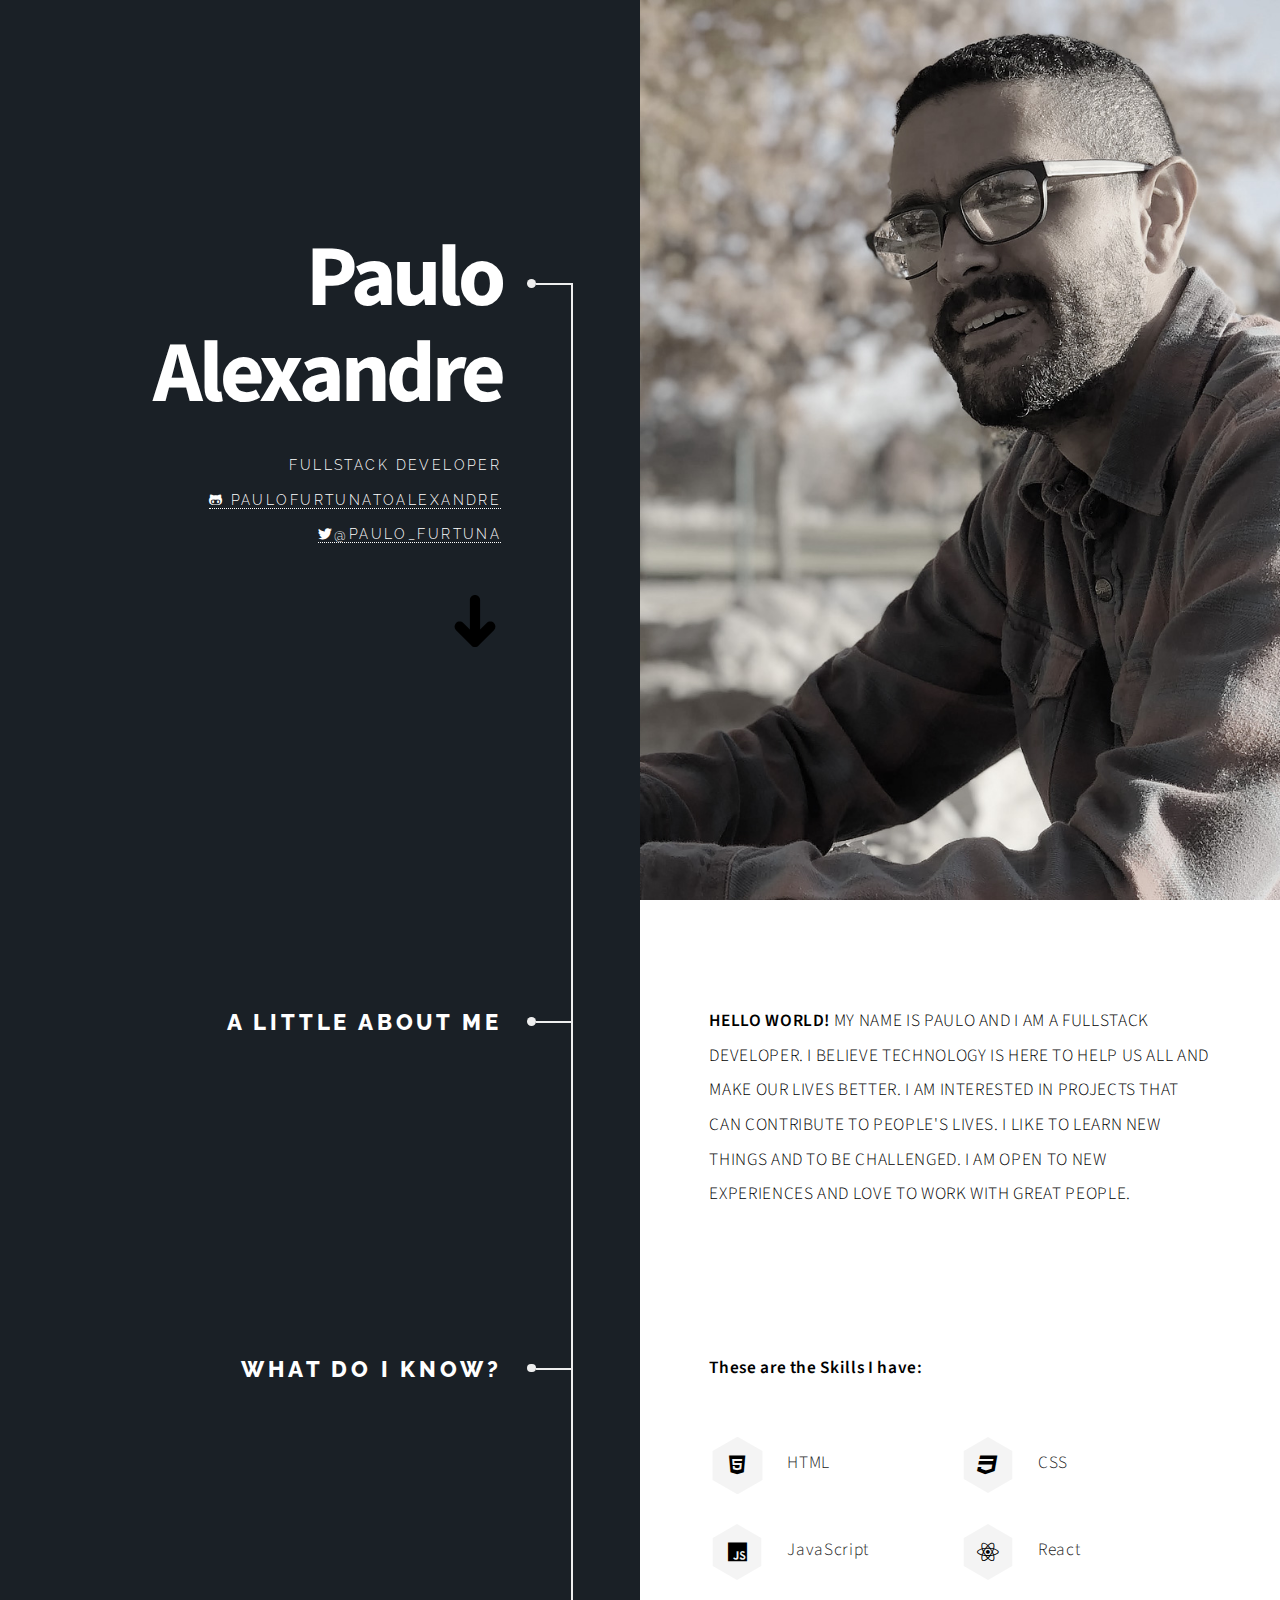
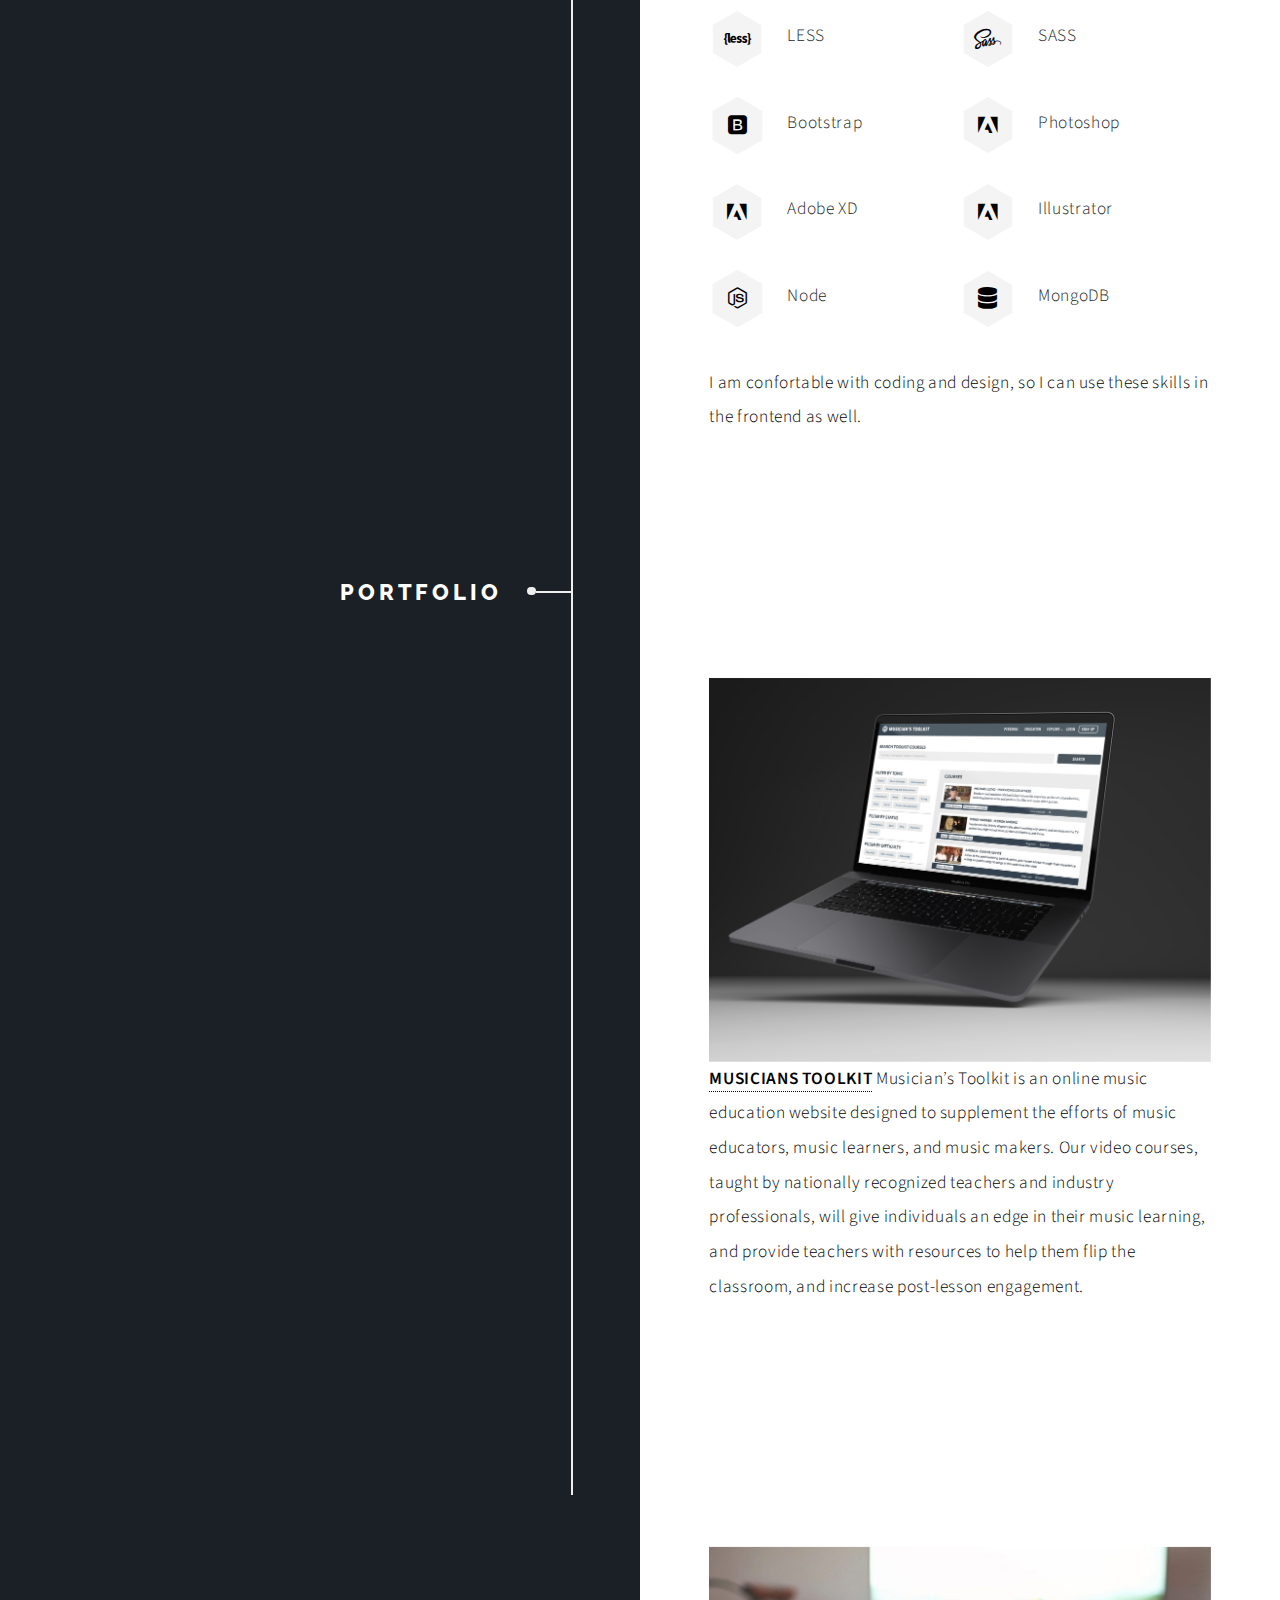
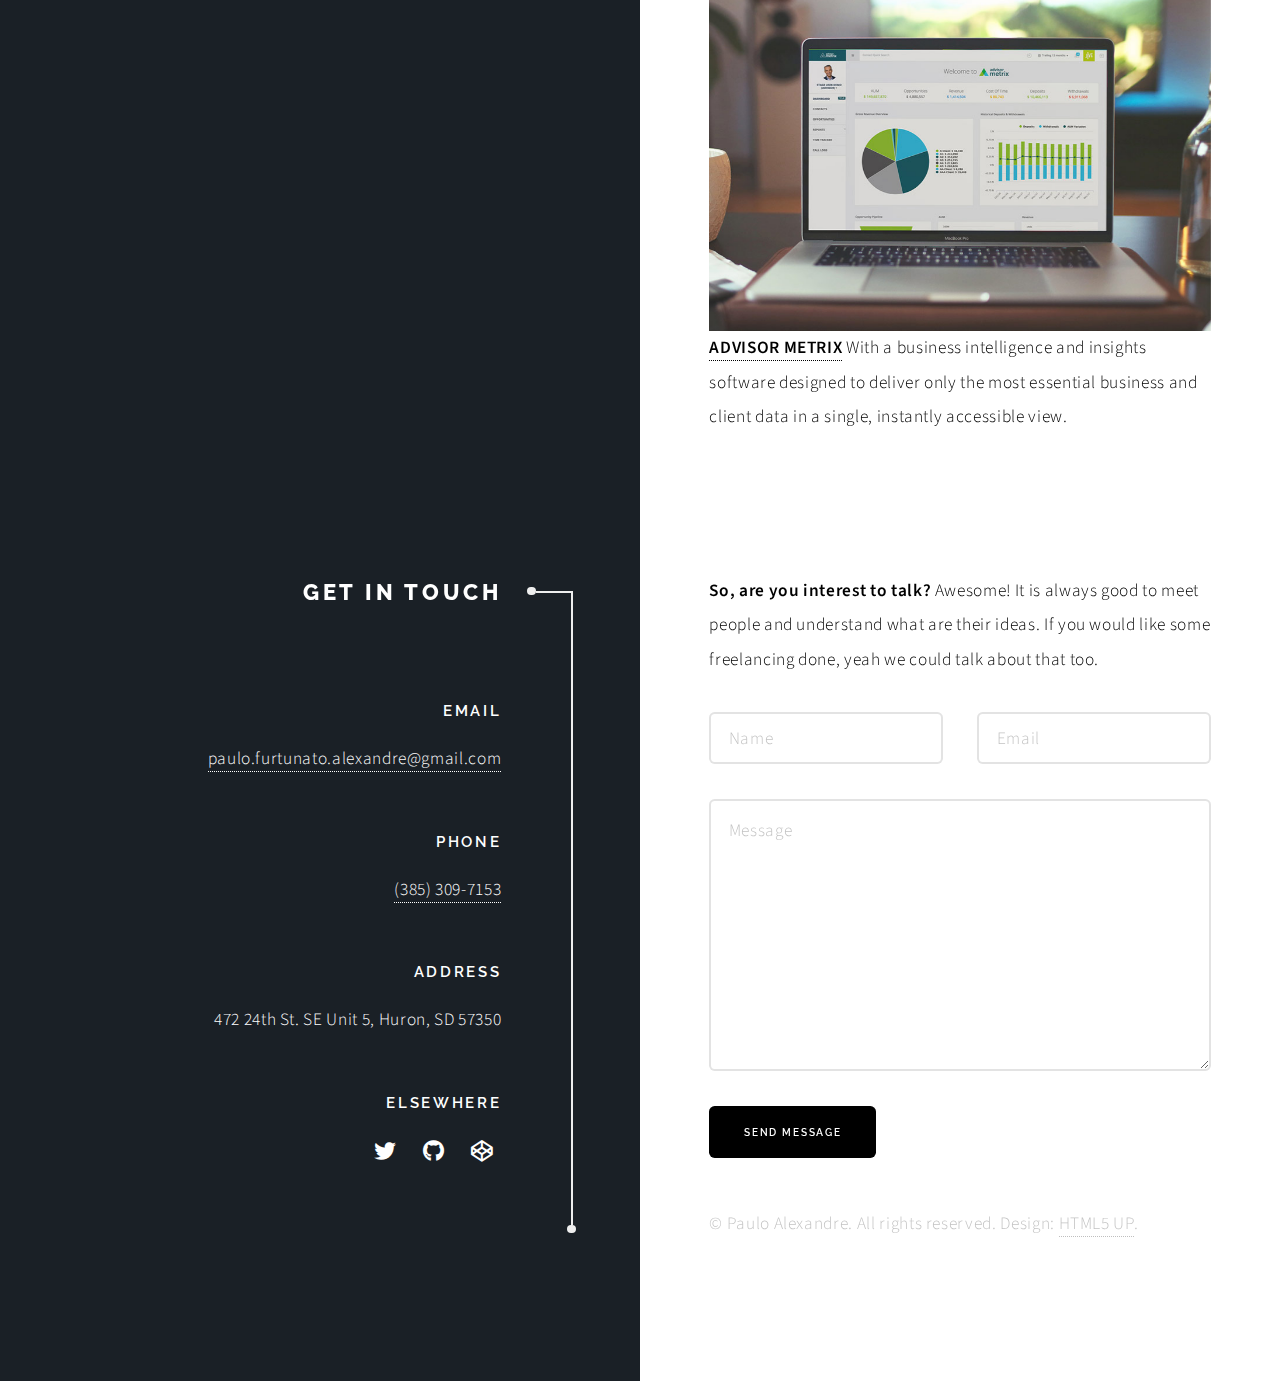
==== commit 4e385174: "Update index.html" ====
--- a/index.html
+++ b/index.html
@@ -88,7 +88,7 @@
 									</div>
 								</div>
 							</section>
-							<p><strong><a href="https://www.musicianstoolkit.com/">MUSICIANS TOOLKIT</a></strong> Musician’s Toolkit is an online music education website designed to supplement the efforts of music educators, music learners, and music makers. Our video courses, taught by nationally recognized teachers and industry professionals, will give individuals an edge in their music learning, and provide teachers with resources to help them flip the classroom, and increase post-lesson engagement.</p>
+							<p><strong><a style="color: black" href="https://www.musicianstoolkit.com/">MUSICIANS TOOLKIT</a></strong> Musician’s Toolkit is an online music education website designed to supplement the efforts of music educators, music learners, and music makers. Our video courses, taught by nationally recognized teachers and industry professionals, will give individuals an edge in their music learning, and provide teachers with resources to help them flip the classroom, and increase post-lesson engagement.</p>
 						</div>
 					</section>
 
@@ -106,7 +106,7 @@
 									</div>
 								</div>
 							</section>
-							<p><strong><a href="https://www.advisormetrix.com/" class="landscape">ADVISOR METRIX</a></strong> With a business intelligence and insights software designed to deliver only the most essential business and client data in a single, instantly accessible view.</p>
+							<p><strong><a style="color: black" href="https://www.advisormetrix.com/" class="landscape">ADVISOR METRIX</a></strong> With a business intelligence and insights software designed to deliver only the most essential business and client data in a single, instantly accessible view.</p>
 						</div>
 					</section>
 
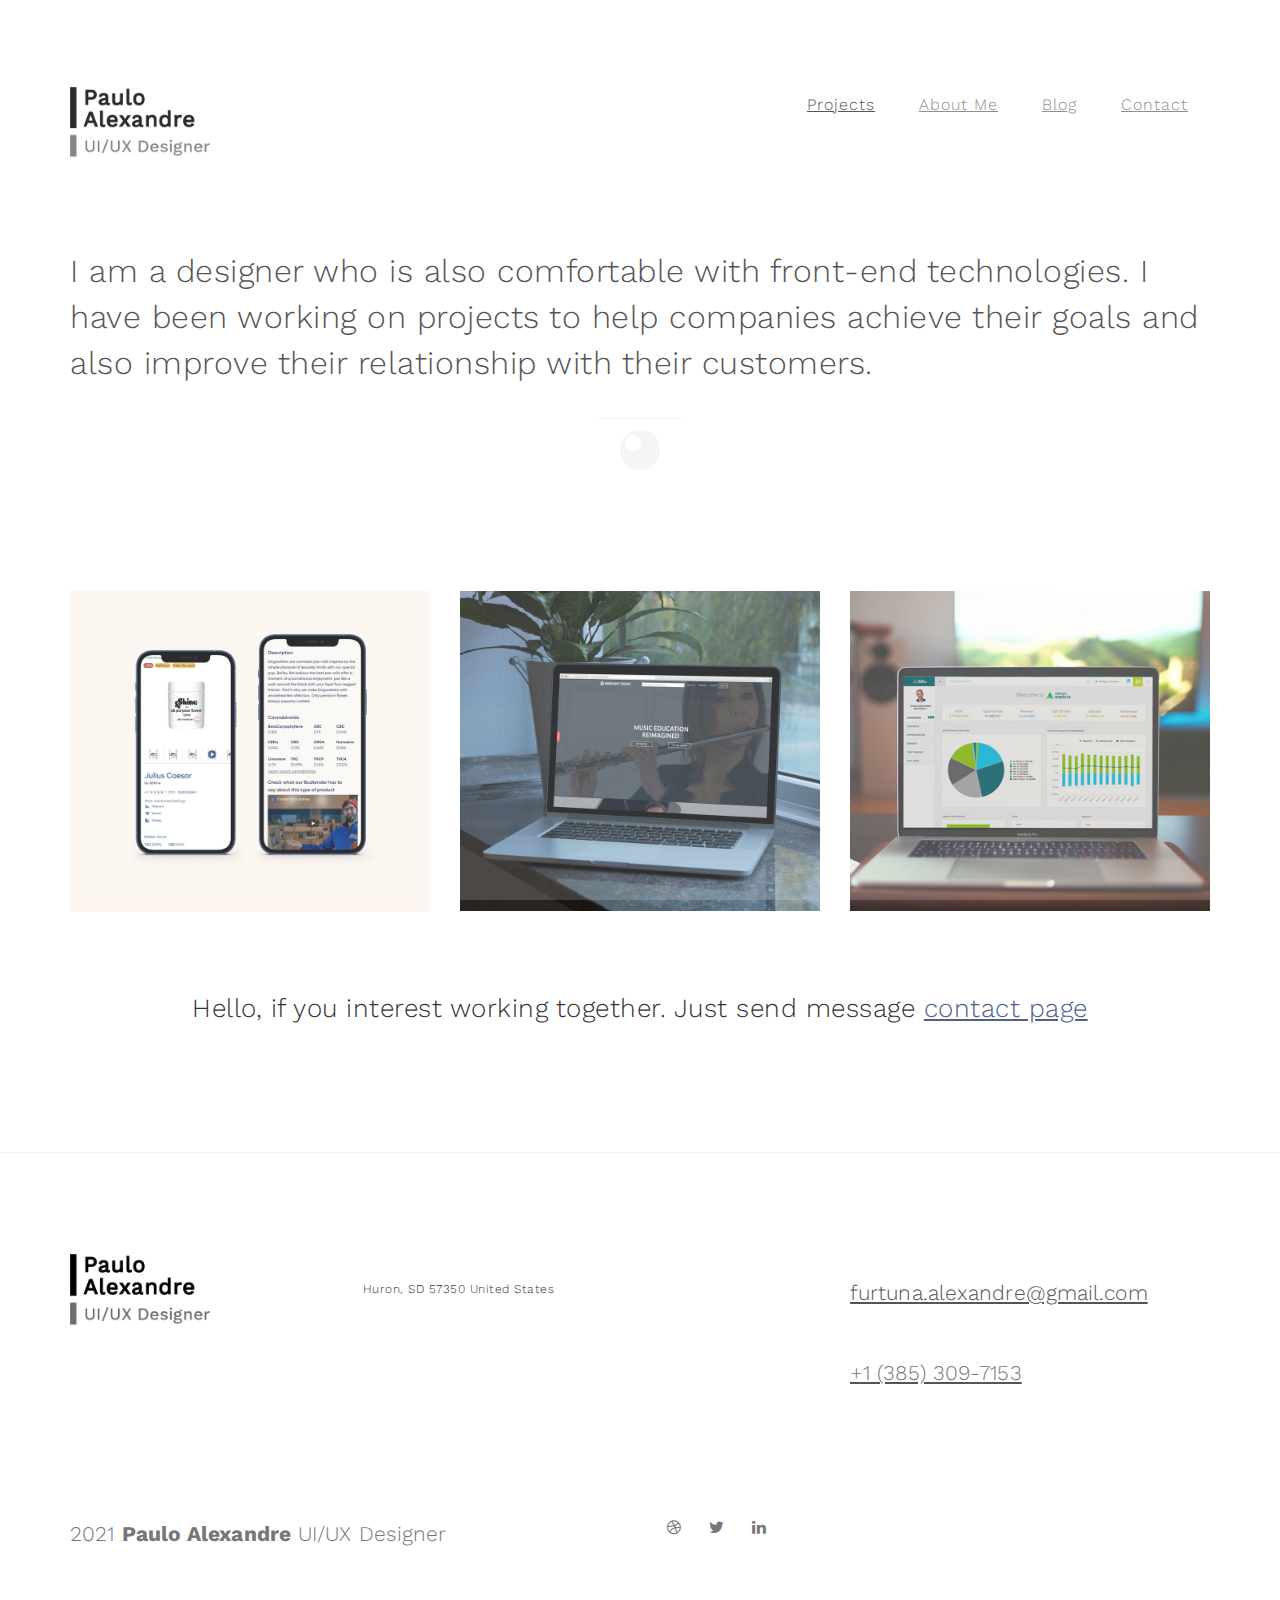
==== commit d93907d9: "updated theme for personal portfolio" ====
--- a/index.html
+++ b/index.html
@@ -1,460 +1,208 @@
-<!DOCTYPE HTML>
-<!--
-	Paradigm Shift by HTML5 UP
-	html5up.net | @ajlkn
-	Free for personal and commercial use under the CCA 3.0 license (html5up.net/license)
--->
-<html>
-	<head>
-		<title>Paulo Alexandre - Fullstack Developer</title>
-		<meta charset="utf-8" />
-		<meta name="viewport" content="width=device-width, initial-scale=1, user-scalable=no" />
-		<meta name="description" content="" />
-		<meta name="keywords" content="" />
-		<link rel="stylesheet" href="assets/css/main.css" />
-	</head>
-	<body class="is-preload">
-
-		<!-- Wrapper -->
-			<div id="wrapper">
-
-				<!-- Intro -->
-					<section class="intro">
-						<header>
-							<h1>Paulo Alexandre</h1>
-							<p class="title">Fullstack Developer <br/>
-								<a href="https://github.com/PauloFurtunatoAlexandre"><i class="fab fa-github-alt"></i> PauloFurtunatoAlexandre</a><br />
-								<a href="https://twitter.com/paulo_furtuna"><i class="fab fa-twitter"></i>@paulo_furtuna</a></p>
-							<ul class="actions">
-								<li><a href="#first" class="arrow scrolly"><span class="label">Next</span></a></li>
-							</ul>
-						</header>
-						<div class="content">
-							<span class="image fill" data-position="center"><img src="images/paulo-alexandre.jpg" alt="" /></span>
-						</div>
-					</section>
-
-				<!-- Section -->
-					<section id="first">
-						<header>
-							<h2>A Little about me</h2>
-						</header>
-						<div class="content">
-							<p><strong>HELLO WORLD!</strong> MY NAME IS PAULO AND I AM A FULLSTACK DEVELOPER. I BELIEVE TECHNOLOGY IS HERE TO HELP US ALL AND MAKE OUR LIVES BETTER. I AM INTERESTED IN PROJECTS THAT CAN CONTRIBUTE TO PEOPLE'S LIVES. I LIKE TO LEARN NEW THINGS AND TO BE CHALLENGED. I AM OPEN TO NEW EXPERIENCES AND LOVE TO WORK WITH GREAT PEOPLE.</p>
-							<!-- <span class="image main"><img src="images/musicianstoolkit-3.jpg" alt="" /></span> -->
-						</div>
-					</section>
-
-				<!-- Section -->
-					<section>
-						<header>
-							<h2>What Do I Know?</h2>
-						</header>
-						<div class="content">
-							<p><strong>These are the Skills I have:</strong></p>
-							<ul class="feature-icons">
-								<li class="icon brands fa-html5">HTML</li>
-								<li class="icon brands fa-css3">CSS</li>
-								<li class="icon brands fa-js">JavaScript</li>
-								<li class="icon brands fa-react">React</li>
-								<li class="icon brands fa-less">LESS</li>
-								<li class="icon brands fa-sass">SASS</li>
-								<li class="icon brands fa-bootstrap">Bootstrap</li>
-								<li class="icon brands fa-adobe">Photoshop</li>
-								<li class="icon brands fa-adobe">Adobe XD</li>
-								<li class="icon brands fa-adobe">Illustrator</li>
-								<li class="icon brands fa-node-js">Node</li>
-								<li class="icon solid fa-database">MongoDB</li>
-							</ul>
-							<p>I am confortable with coding and design, so I can use these skills in the frontend as well.</p>
-						</div>
-					</section>
-
-				<!-- Section -->
-					<section>
-						<header>
-							<h2>Portfolio</h2>
-						</header>
-						<div class="content">
-							<!-- Section -->
-							<section>
-								<!-- <header>
-									<h3>Erat aliquam</h3>
-									<p>Vehicula ultrices dolor amet ultricies et condimentum. Magna sed etiam consequat, et lorem adipiscing sed dolor sit amet, consectetur amet do eiusmod tempor incididunt  ipsum suspendisse ultrices gravida.</p>
-								</header> -->
-								<div class="content">
-									<div class="gallery">
-										<a href="images/musicianstoolkit-3.jpg" class="landscape"><img src="images/musicianstoolkit-3.jpg" alt="" /></a>
-									</div>
-								</div>
-							</section>
-							<p><strong><a style="color: black" href="https://www.musicianstoolkit.com/">MUSICIANS TOOLKIT</a></strong> Musician’s Toolkit is an online music education website designed to supplement the efforts of music educators, music learners, and music makers. Our video courses, taught by nationally recognized teachers and industry professionals, will give individuals an edge in their music learning, and provide teachers with resources to help them flip the classroom, and increase post-lesson engagement.</p>
-						</div>
-					</section>
-
-					<section>
-						<div class="content">
-							<!-- Section -->
-							<section>
-								<!-- <header>
-									<h3>Erat aliquam</h3>
-									<p>Vehicula ultrices dolor amet ultricies et condimentum. Magna sed etiam consequat, et lorem adipiscing sed dolor sit amet, consectetur amet do eiusmod tempor incididunt  ipsum suspendisse ultrices gravida.</p>
-								</header> -->
-								<div class="content">
-									<div class="gallery">
-										<a href="images/advisor.jpg" class="landscape"><img src="images/advisor.jpg" alt="" /></a>
-									</div>
-								</div>
-							</section>
-							<p><strong><a style="color: black" href="https://www.advisormetrix.com/" class="landscape">ADVISOR METRIX</a></strong> With a business intelligence and insights software designed to deliver only the most essential business and client data in a single, instantly accessible view.</p>
-						</div>
-					</section>
-
-				<!-- Section -->
-					<!-- <section>
-						<header>
-							<h2>Duis sed adpiscing veroeros amet</h2>
-						</header>
-						<div class="content">
-							<p><strong>Proin tempus feugiat</strong> sed varius enim lorem ullamcorper dolore aliquam aenean ornare velit lacus, ac varius enim lorem ullamcorper dolore.</p>
-							<ul class="actions">
-								<li><a href="#" class="button primary large">Get Started</a></li>
-								<li><a href="#" class="button large">Learn More</a></li>
-							</ul>
-						</div>
-					</section> -->
-
-				<!-- Elements -->
-				<!--
-					<section>
-						<header>
-							<h2>Elements</h2>
-						</header>
-						<div class="content">
-
-							<section>
-								<header>
-									<h3>Text</h3>
-								</header>
-								<div class="content">
-									<p>This is <b>bold</b> and this is <strong>strong</strong>. This is <i>italic</i> and this is <em>emphasized</em>.
-									This is <sup>superscript</sup> text and this is <sub>subscript</sub> text.
-									This is <u>underlined</u> and this is code: <code>for (;;) { ... }</code>. Finally, <a href="#">this is a link</a>.</p>
-									<hr />
-									<h2>Heading Level 2</h2>
-									<h3>Heading Level 3</h3>
-									<h4>Heading Level 4</h4>
-									<h5>Heading Level 5</h5>
-									<hr />
-									<h5>Blockquote</h5>
-									<blockquote>Fringilla nisl. Donec accumsan interdum nisi, quis tincidunt felis sagittis eget tempus euismod. Vestibulum ante ipsum primis in faucibus vestibulum. Blandit adipiscing eu felis iaculis volutpat ac adipiscing accumsan faucibus. Vestibulum ante ipsum primis in faucibus lorem ipsum dolor sit amet nullam adipiscing eu felis.</blockquote>
-									<h5>Preformatted</h5>
-									<pre><code>i = 0;
-
-while (!deck.isInOrder()) {
-  print 'Iteration ' + i;
-  deck.shuffle();
-  i++;
-}
-
-print 'Sorted in ' + i + ' iterations.';</code></pre>
-								</div>
-							</section>
-
-							<section>
-								<header>
-									<h3>Lists</h3>
-								</header>
-								<div class="content">
-
-									<h4>Unordered</h4>
-									<ul>
-										<li>Dolor pulvinar etiam.</li>
-										<li>Sagittis adipiscing.</li>
-										<li>Felis enim feugiat.</li>
-									</ul>
-
-									<h4>Alternate</h4>
-									<ul class="alt">
-										<li>Dolor pulvinar etiam.</li>
-										<li>Sagittis adipiscing.</li>
-										<li>Felis enim feugiat.</li>
-									</ul>
-
-									<h4>Ordered</h4>
-									<ol>
-										<li>Dolor pulvinar etiam.</li>
-										<li>Etiam vel felis viverra.</li>
-										<li>Felis enim feugiat.</li>
-										<li>Dolor pulvinar etiam.</li>
-										<li>Etiam vel felis lorem.</li>
-										<li>Felis enim et feugiat.</li>
-									</ol>
-									<h4>Icons</h4>
-									<ul class="icons">
-										<li><a href="#" class="icon brands fa-twitter"><span class="label">Twitter</span></a></li>
-										<li><a href="#" class="icon brands fa-facebook-f"><span class="label">Facebook</span></a></li>
-										<li><a href="#" class="icon brands fa-instagram"><span class="label">Instagram</span></a></li>
-										<li><a href="#" class="icon brands fa-github"><span class="label">Github</span></a></li>
-									</ul>
-
-									<h4>Actions</h4>
-									<ul class="actions">
-										<li><a href="#" class="button primary">Default</a></li>
-										<li><a href="#" class="button">Default</a></li>
-									</ul>
-									<ul class="actions stacked">
-										<li><a href="#" class="button primary">Default</a></li>
-										<li><a href="#" class="button">Default</a></li>
-									</ul>
-								</div>
-							</section>
-
-							<section>
-								<header>
-									<h3>Table</h3>
-								</header>
-								<div class="content">
-									<h4>Default</h4>
-									<div class="table-wrapper">
-										<table>
-											<thead>
-												<tr>
-													<th>Name</th>
-													<th>Description</th>
-													<th>Price</th>
-												</tr>
-											</thead>
-											<tbody>
-												<tr>
-													<td>Item One</td>
-													<td>Ante turpis integer aliquet porttitor.</td>
-													<td>29.99</td>
-												</tr>
-												<tr>
-													<td>Item Two</td>
-													<td>Vis ac commodo adipiscing arcu aliquet.</td>
-													<td>19.99</td>
-												</tr>
-												<tr>
-													<td>Item Three</td>
-													<td> Morbi faucibus arcu accumsan lorem.</td>
-													<td>29.99</td>
-												</tr>
-												<tr>
-													<td>Item Four</td>
-													<td>Vitae integer tempus condimentum.</td>
-													<td>19.99</td>
-												</tr>
-												<tr>
-													<td>Item Five</td>
-													<td>Ante turpis integer aliquet porttitor.</td>
-													<td>29.99</td>
-												</tr>
-											</tbody>
-											<tfoot>
-												<tr>
-													<td colspan="2"></td>
-													<td>100.00</td>
-												</tr>
-											</tfoot>
-										</table>
-									</div>
-
-									<h4>Alternate</h4>
-									<div class="table-wrapper">
-										<table class="alt">
-											<thead>
-												<tr>
-													<th>Name</th>
-													<th>Description</th>
-													<th>Price</th>
-												</tr>
-											</thead>
-											<tbody>
-												<tr>
-													<td>Item One</td>
-													<td>Ante turpis integer aliquet porttitor.</td>
-													<td>29.99</td>
-												</tr>
-												<tr>
-													<td>Item Two</td>
-													<td>Vis ac commodo adipiscing arcu aliquet.</td>
-													<td>19.99</td>
-												</tr>
-												<tr>
-													<td>Item Three</td>
-													<td> Morbi faucibus arcu accumsan lorem.</td>
-													<td>29.99</td>
-												</tr>
-												<tr>
-													<td>Item Four</td>
-													<td>Vitae integer tempus condimentum.</td>
-													<td>19.99</td>
-												</tr>
-												<tr>
-													<td>Item Five</td>
-													<td>Ante turpis integer aliquet porttitor.</td>
-													<td>29.99</td>
-												</tr>
-											</tbody>
-											<tfoot>
-												<tr>
-													<td colspan="2"></td>
-													<td>100.00</td>
-												</tr>
-											</tfoot>
-										</table>
-									</div>
-								</div>
-							</section>
-
-							<section>
-								<header>
-									<h3>Buttons</h3>
-								</header>
-								<div class="content">
-									<ul class="actions">
-										<li><a href="#" class="button primary">Primary</a></li>
-										<li><a href="#" class="button">Default</a></li>
-									</ul>
-									<ul class="actions">
-										<li><a href="#" class="button large">Large</a></li>
-										<li><a href="#" class="button">Default</a></li>
-										<li><a href="#" class="button small">Small</a></li>
-									</ul>
-									<ul class="actions">
-										<li><a href="#" class="button primary icon solid fa-download">Icon</a></li>
-										<li><a href="#" class="button icon solid fa-download">Icon</a></li>
-									</ul>
-									<ul class="actions">
-										<li><span class="button primary disabled">Disabled</span></li>
-										<li><span class="button disabled">Disabled</span></li>
-									</ul>
-								</div>
-							</section>
-
-							<section>
-								<header>
-									<h3>Form</h3>
-								</header>
-								<div class="content">
-									<form method="post" action="#">
-										<div class="fields">
-											<div class="field half">
-												<label for="demo-name">Name</label>
-												<input type="text" name="demo-name" id="demo-name" value="" placeholder="Jane Doe" />
-											</div>
-											<div class="field half">
-												<label for="demo-email">Email</label>
-												<input type="email" name="demo-email" id="demo-email" value="" placeholder="jane@untitled.tld" />
-											</div>
-											<div class="field">
-												<label for="demo-category">Category</label>
-												<select name="demo-category" id="demo-category">
-													<option value="">-</option>
-													<option value="1">Manufacturing</option>
-													<option value="1">Shipping</option>
-													<option value="1">Administration</option>
-													<option value="1">Human Resources</option>
-												</select>
-											</div>
-											<div class="field half">
-												<input type="radio" id="demo-priority-low" name="demo-priority" checked>
-												<label for="demo-priority-low">Low</label>
-											</div>
-											<div class="field half">
-												<input type="radio" id="demo-priority-high" name="demo-priority">
-												<label for="demo-priority-high">High</label>
-											</div>
-											<div class="field half">
-												<input type="checkbox" id="demo-copy" name="demo-copy">
-												<label for="demo-copy">Email me a copy</label>
-											</div>
-											<div class="field half">
-												<input type="checkbox" id="demo-human" name="demo-human" checked>
-												<label for="demo-human">Not a robot</label>
-											</div>
-											<div class="field">
-												<label for="demo-message">Message</label>
-												<textarea name="demo-message" id="demo-message" placeholder="Enter your message" rows="6"></textarea>
-											</div>
-										</div>
-										<ul class="actions">
-											<li><input type="submit" value="Send Message" class="primary" /></li>
-											<li><input type="reset" value="Reset" /></li>
-										</ul>
-									</form>
-								</div>
-							</section>
-
-						</div>
-					</section>
-				-->
-
-				<!-- Section -->
-					<section>
-						<header>
-							<h2>Get in touch</h2>
-						</header>
-						<div class="content">
-							<p><strong>So, are you interest to talk?</strong> Awesome! It is always good to meet people and understand what are their ideas. If you would like some freelancing done, yeah we could talk about that too.</p>
-							<form>
-								<div class="fields">
-									<div class="field half">
-										<input type="text" name="name" id="name" placeholder="Name" />
-									</div>
-									<div class="field half">
-										<input type="email" name="email" id="email" placeholder="Email" />
-									</div>
-									<div class="field">
-										<textarea name="message" id="message" placeholder="Message" rows="7"></textarea>
-									</div>
-								</div>
-								<ul class="actions">
-									<li><input type="submit" value="Send Message" class="button primary" /></li>
-								</ul>
-							</form>
-						</div>
-						<footer style="background-color: #1a2026;">
-							<ul class="items">
-								<li>
-									<h3>Email</h3>
-									<a href="mailto:paulo.furtunato.alexandre@gmail.com">paulo.furtunato.alexandre@gmail.com</a>
-								</li>
-								<li>
-									<h3>Phone</h3>
-									<a href="#">(385) 309-7153</a>
-								</li>
-								<li>
-									<h3>Address</h3>
-									<span style="color: #fff">472 24th St. SE Unit 5, Huron, SD 57350</span>
-								</li>
-								<li>
-									<h3>Elsewhere</h3>
-									<ul class="icons">
-										<li><a href="https://twitter.com/paulo_furtuna" class="icon brands fa-twitter"><span class="label">Twitter</span></a></li>
-										<!-- <li><a href="#" class="icon brands fa-linkedin-in"><span class="label">LinkedIn</span></a></li> -->
-										<li><a href="https://github.com/PauloFurtunatoAlexandre" class="icon brands fa-github"><span class="label">GitHub</span></a></li>
-										<li><a href="https://codepen.io/gigaP" class="icon brands fa-codepen"><span class="label">Codepen</span></a></li>
-									</ul>
-								</li>
-							</ul>
-						</footer>
-					</section>
-
-				<!-- Copyright -->
-					<div class="copyright">&copy; Paulo Alexandre. All rights reserved. Design: <a href="https://html5up.net">HTML5 UP</a>.</div>
-
-			</div>
-
-		<!-- Scripts -->
-			<script src="assets/js/jquery.min.js"></script>
-			<script src="assets/js/jquery.scrolly.min.js"></script>
-			<script src="assets/js/browser.min.js"></script>
-			<script src="assets/js/breakpoints.min.js"></script>
-			<script src="assets/js/util.js"></script>
-			<script src="assets/js/main.js"></script>
-
-	</body>
+<!DOCTYPE html>
+<html lang="en">
+  <head>
+     <meta charset="UTF-8" />
+     <meta http-equiv="X-UA-Compatible" content="IE=Edge" />
+     <meta
+       name="description"
+       content="Paulo Alexandre UI/UX Designer Portfolio"
+     />
+     <meta
+       name="keywords"
+       content="Design Thinking, Lean UX, Digital Product Design, Interaction Design, Style Guide, UI Design, UX Design, Proof of Concept (POC), Usability, User Research, Standup Meetings, Prototyping, Wireframing to Product, Persona, Storyboarding, User Flows, Sitemap, A/B Tests, and Usability Testing, Adobe Creative Suite, Figma, Balsamiq,  Mural, Procreate, pencil and paper"
+     />
+     <meta name="author" content="Paulo Alexandre" />
+     <meta
+       name="viewport"
+       content="width=device-width, initial-scale=1, maximum-scale=1"
+     />
+
+    <title>Paulo Alexandre - UI / UX Designer</title>
+    <link rel="shortcut icon" type="image/png" href="./images/favicon.png"/>
+    <link href="./css/fontawesome-all.min.css" rel="stylesheet">
+
+    <link rel="stylesheet" href="css/bootstrap.min.css" />
+    <link rel="stylesheet" href="css/font-awesome.min.css" />
+
+    <!-- Main css -->
+    <link rel="stylesheet" href="css/style.css" />
+
+
+    <link
+      href="https://fonts.googleapis.com/css?family=Work+Sans:300,400,700"
+      rel="stylesheet"
+    />
+  </head>
+  <body>
+    <!-- PRE LOADER -->
+
+    <div class="preloader">
+      <div class="sk-spinner sk-spinner-wordpress">
+        <span class="sk-inner-circle"></span>
+      </div>
+    </div>
+
+    <!-- Navigation section  -->
+
+    <div class="navbar navbar-default fixed-top" role="navigation">
+      <div class="container">
+        <div class="navbar-header">
+          <button
+            class="navbar-toggle"
+            data-toggle="collapse"
+            data-target=".navbar-collapse"
+          >
+            <span class="icon icon-bar"></span>
+            <span class="icon icon-bar"></span>
+            <span class="icon icon-bar"></span>
+          </button>
+          <a href="index.html" class="navbar-brand">
+            <img src="./images/3x/myLogo.png" style="width: 140px;" />
+          </a>
+        </div>
+        <div class="collapse navbar-collapse">
+          <ul class="nav navbar-nav navbar-right">
+            <li class="active"><a href="index.html">Projects</a></li>
+            <li><a href="about.html">About Me</a></li>
+            <li><a href="blog.html">Blog</a></li>
+            <li><a href="contact.html">Contact</a></li>
+          </ul>
+        </div>
+      </div>
+    </div>
+
+    <!-- Home Section -->
+
+    <section id="home">
+      <div class="container">
+        <div class="row">
+          <div class="col-md-12 col-sm-12">
+            <h2>I am a designer who is also comfortable with front-end technologies. I have been working on projects to help companies achieve their goals and also improve their relationship with their customers.
+            </h2>
+            <hr />
+          </div>
+        </div>
+      </div>
+    </section>
+
+    <!-- Portfolio Section -->
+
+    <section id="portfolio">
+      <div class="container">
+        <div class="row">
+          <div class="col-md-4 col-sm-6">
+            <a href="rise.html" target="_blank">
+              <div class="portfolio-thumb">
+                <img
+                  src="images/rise.jpg"
+                  class="img-responsive"
+                  alt="Portfolio"
+                />
+                <div class="portfolio-overlay">
+                  <div class="portfolio-item">
+                    <h3>Cannabis eCommerce</h3>
+                    <small>RISE Cannabis</small>
+                  </div>
+                </div>
+              </div>
+            </a>
+          </div>
+
+          <div class="col-md-4 col-sm-6">
+            <a href="musicianstoolkit.html" target="_blank">
+              <div class="portfolio-thumb">
+                <img
+                  src="images/mtk-screen-portfolio.jpg"
+                  class="img-responsive"
+                  alt="Portfolio"
+                />
+                <div class="portfolio-overlay">
+                  <div class="portfolio-item">
+                    <h3>e-learning Platform</h3>
+                    <small>Musicians Toolkit</small>
+                  </div>
+                </div>
+              </div>
+            </a>
+          </div>
+
+          <div class="col-md-4 col-sm-6">
+            <a href="advisormetrix.html" target="_blank">
+              <div class="portfolio-thumb">
+                <img
+                  src="images/advisor-metrix.jpg"
+                  class="img-responsive"
+                  alt="Portfolio"
+                />
+                <div class="portfolio-overlay">
+                  <div class="portfolio-item">
+                    <h3>Financial Advisor Platform</h3>
+                    <small>Advisor Metrix</small>
+                  </div>
+                </div>
+              </div>
+            </a>
+          </div>
+
+          <div class="col-md-12 col-sm-12 text-center">
+            <h3>
+              Hello, if you interest working together. Just send message
+              <a href="contact.html">contact page</a>
+            </h3>
+          </div>
+        </div>
+      </div>
+    </section>
+
+    <!-- Footer Section -->
+
+    <footer>
+      <div class="container">
+        <div class="row">
+          <div class="col-md-3 col-sm-3">
+               <img src="./images/3x/myLogo.png" style="width: 140px;" />
+          </div>
+
+          <div class="col-md-4 col-sm-4">
+          </br/>
+            <h6>Huron, SD 57350 United States</h6>
+          </div>
+
+          <div class="col-md-offset-1 col-md-4 col-sm-offset-1 col-sm-3">
+          </br/>
+            <p>
+              <a href="mailto:furtuna.alexandre@gmail.com"
+                >furtuna.alexandre@gmail.com</a
+              >
+            </p>
+            <a href="tel:+13853097153"><p>+1 (385) 309-7153</p></a>
+          </div>
+
+          <div class="clearfix col-md-12 col-sm-12">
+            <hr />
+          </div>
+
+          <div class="col-md-6 col-sm-6">
+            <div class="footer-copyright">
+              <p>2021 <strong>Paulo Alexandre</strong> UI/UX Designer</p>
+            </div>
+          </div>
+
+          <div class="col-md-6 col-sm-6">
+            <ul class="social-icon">
+              <li><a href="#" class="fa fa-dribbble"></a></li>
+              <li><a href="#" class="fa fa-twitter"></a></li>
+              <li><a href="#" class="fa fa-linkedin"></a></li>
+            </ul>
+          </div>
+        </div>
+      </div>
+    </footer>
+
+    <!-- SCRIPTS -->
+
+    <script src="js/jquery.js"></script>
+    <script src="js/bootstrap.min.js"></script>
+    <script src="js/custom.js"></script>
+  </body>
 </html>
--- a/css/style.css
+++ b/css/style.css
@@ -0,0 +1,695 @@
+/* @import url(font-awesome.min.css); */
+
+body {
+  background: #ffffff;
+  font-family: "Work Sans", sans-serif;
+  font-style: normal;
+  font-weight: 300;
+  overflow-x: hidden;
+}
+
+/*---------------------------------------
+    Typorgraphy
+-----------------------------------------*/
+
+h1,
+h2,
+h3,
+h4,
+h5,
+h6 {
+  font-style: normal;
+  font-weight: 300;
+  letter-spacing: 0.5px;
+}
+
+h1 {
+  font-size: 62px;
+  padding-bottom: 14px;
+  margin-bottom: 0px;
+}
+
+h2 {
+  font-size: 32px;
+  line-height: 46px;
+}
+
+h3 {
+  font-size: 26px;
+}
+
+h4 {
+  color: #666;
+  font-size: 12px;
+  font-weight: normal;
+  letter-spacing: 2px;
+}
+
+p {
+  color: #777;
+  font-size: 21px;
+  font-weight: 300;
+  line-height: 40px;
+  letter-spacing: 0.1px;
+  margin-bottom: 40px;
+}
+
+strong {
+  font-weight: 700;
+}
+
+.btn-success:focus {
+  background-color: #000;
+  border-color: transparent;
+}
+
+/*---------------------------------------
+    General
+-----------------------------------------*/
+
+html {
+  -webkit-font-smoothing: antialiased;
+}
+
+a {
+  color: #4d638c;
+  -webkit-transition: 0.5s;
+  -o-transition: 0.5s;
+  transition: 0.5s;
+  /* text-decoration: none !important; */
+  text-decoration: underline;
+}
+a:hover,
+a:active,
+a:focus {
+  color: #4d638c;
+  outline: none;
+}
+
+* {
+  -webkit-box-sizing: border-box;
+  -moz-box-sizing: border-box;
+  box-sizing: border-box;
+}
+
+*:before,
+*:after {
+  -webkit-box-sizing: border-box;
+  -moz-box-sizing: border-box;
+  box-sizing: border-box;
+}
+
+#portfolio,
+#about,
+#blog,
+#contact,
+#single-project,
+#blog-single-post {
+  padding-top: 80px;
+  padding-bottom: 120px;
+}
+
+.section-title {
+  position: relative;
+  padding-bottom: 62px;
+}
+
+.section-title h3 {
+  color: #555;
+  font-weight: 400;
+  letter-spacing: 4px;
+}
+
+/*---------------------------------------
+    Preloader section
+-----------------------------------------*/
+
+.preloader {
+  position: fixed;
+  top: 0;
+  left: 0;
+  width: 100%;
+  height: 100%;
+  z-index: 99999;
+  display: flex;
+  flex-flow: row nowrap;
+  justify-content: center;
+  align-items: center;
+  background: none repeat scroll 0 0 #ffffff;
+}
+
+.sk-spinner-wordpress.sk-spinner {
+  background-color: #bdc3c7;
+  width: 40px;
+  height: 40px;
+  border-radius: 40px;
+  position: relative;
+  -webkit-animation: sk-innerCircle 1s linear infinite;
+  animation: sk-innerCircle 1s linear infinite;
+}
+
+.sk-spinner-wordpress .sk-inner-circle {
+  display: block;
+  background-color: #ffffff;
+  width: 16px;
+  height: 16px;
+  position: absolute;
+  border-radius: 8px;
+  top: 5px;
+  left: 5px;
+}
+
+@-webkit-keyframes sk-innerCircle {
+  0% {
+    -webkit-transform: rotate(0);
+    transform: rotate(0);
+  }
+
+  100% {
+    -webkit-transform: rotate(360deg);
+    transform: rotate(360deg);
+  }
+}
+
+@keyframes sk-innerCircle {
+  0% {
+    -webkit-transform: rotate(0);
+    transform: rotate(0);
+  }
+
+  100% {
+    -webkit-transform: rotate(360deg);
+    transform: rotate(360deg);
+  }
+}
+
+/*---------------------------------------
+    Main Navigation
+-----------------------------------------*/
+
+.navbar-default {
+  background: #ffffff;
+  padding: 18px 0;
+  border: none;
+  margin-top: 62px;
+}
+
+.navbar-default .navbar-collapse,
+.navbar-default .navbar-form {
+  border-color: transparent;
+}
+
+.navbar-default .navbar-brand {
+  padding-top: 6px;
+}
+
+.navbar-default .navbar-brand .fa {
+  color: #000;
+  font-size: 42px;
+}
+
+.navbar-default .navbar-nav li a {
+  color: #777;
+  font-size: 16px;
+  letter-spacing: 1px;
+  -webkit-transition: all 0.4s ease-in-out;
+  transition: all 0.4s ease-in-out;
+  padding-right: 22px;
+  padding-left: 22px;
+}
+
+.navbar-default .navbar-nav > li a:hover {
+  color: #333 !important;
+}
+
+.navbar-default .navbar-nav > li > a:hover,
+.navbar-default .navbar-nav > li > a:focus {
+  color: #777;
+  background-color: transparent;
+}
+
+.navbar-default .navbar-nav li a:hover,
+.navbar-default .navbar-nav .active > a {
+  color: #333;
+}
+
+.navbar-default .navbar-nav > .active > a,
+.navbar-default .navbar-nav > .active > a:hover,
+.navbar-default .navbar-nav > .active > a:focus {
+  color: #333;
+  background-color: transparent;
+}
+
+.navbar-default .navbar-toggle {
+  border: none;
+  padding-top: 10px;
+}
+
+.navbar-default .navbar-toggle .icon-bar {
+  background: #bdc3c7;
+  border-color: transparent;
+}
+
+.navbar-default .navbar-toggle:hover,
+.navbar-default .navbar-toggle:focus {
+  background-color: transparent;
+}
+
+/*---------------------------------------
+    Home section
+-----------------------------------------*/
+
+#home {
+  background-size: cover;
+  background-position: center center;
+  display: -webkit-box;
+  display: -webkit-flex;
+  display: -ms-flexbox;
+  display: flex;
+  -webkit-box-align: center;
+  -webkit-align-items: center;
+  -ms-flex-align: center;
+  align-items: center;
+  position: relative;
+  padding-top: 60px;
+  padding-bottom: 40px;
+}
+
+#home hr {
+  width: 82px;
+  margin-top: 32px;
+}
+
+/*---------------------------------------
+   About section
+-----------------------------------------*/
+
+#about .text-center {
+  padding-bottom: 42px;
+}
+
+#about .col-md-8 {
+  padding-left: 0px;
+}
+
+#about .col-md-8 img {
+  padding-right: 22px;
+  padding-bottom: 22px;
+}
+
+#about hr {
+  width: 100px;
+  margin-top: 42px;
+  margin-bottom: 42px;
+}
+
+#about ul {
+  padding-left: 22px;
+}
+
+#about ul li {
+  color: #777;
+  font-size: 16px;
+  font-weight: 400;
+  padding-top: 2px;
+  padding-bottom: 2px;
+}
+
+/*---------------------------------------
+   Portfolio section
+-----------------------------------------*/
+
+#portfolio small {
+  color: #f0f0f0;
+  font-size: 10px;
+  letter-spacing: 1px;
+  text-transform: uppercase;
+}
+
+#portfolio .portfolio-thumb {
+  position: relative;
+  padding: 0;
+  margin-top: 32px;
+}
+
+#portfolio .portfolio-thumb .portfolio-overlay {
+  position: absolute;
+  background: #222;
+  color: #ffffff;
+  top: 0;
+  left: 0;
+  right: 0;
+  bottom: 0;
+  width: 100%;
+  height: 100%;
+
+  vertical-align: top;
+  opacity: 0;
+  transition: all 0.4s ease-in-out;
+}
+
+#portfolio .portfolio-item {
+  position: absolute;
+  top: 50%;
+  left: 50%;
+  -webkit-transform: translate(-50%, -50%);
+  -ms-transform: translate(-50%, -50%);
+  transform: translate(-50%, -50%);
+}
+
+#portfolio .portfolio-thumb:hover .portfolio-overlay {
+  opacity: 0.9;
+}
+
+#portfolio .text-center {
+  padding-top: 62px;
+}
+
+/*---------------------------------------
+   Single Project section
+-----------------------------------------*/
+
+#single-project {
+}
+
+#single-project .col-md-12,
+#single-project .col-md-6,
+#single-project .col-md-4 {
+  padding-left: 0px;
+  padding-bottom: 22px;
+}
+
+#single-project .col-md-12 {
+  padding-top: 42px;
+}
+
+#single-project .text-center strong {
+  display: block;
+  padding-top: 12px;
+}
+
+#single-project a {
+  color: #555;
+  letter-spacing: 1px;
+}
+
+/*---------------------------------------
+   Contact section
+-----------------------------------------*/
+
+#contact .col-md-6,
+#contact .col-md-12 {
+  padding-left: 0px;
+}
+
+#contact .form-control {
+  border: 1px solid #f0f0f0;
+  box-shadow: none;
+  margin-top: 10px;
+  margin-bottom: 10px;
+  transition: all 0.4s ease-in-out;
+}
+
+#contact .form-control:hover {
+  border-color: #777;
+}
+
+#contact input,
+#contact select {
+  height: 50px;
+}
+
+#contact input[type="submit"] {
+  background: #222;
+  border-radius: 100px;
+  border: none;
+  color: #ffffff;
+  font-weight: 400;
+  transition: all 0.4s ease-in-out;
+}
+
+#contact input[type="submit"]:hover {
+  background: #000;
+}
+
+/*---------------------------------------
+   Blog section
+-----------------------------------------*/
+
+.blog-post-thumb {
+  border-bottom: 1px solid #f0f0f0;
+  padding-top: 32px;
+  padding-bottom: 62px;
+  margin-bottom: 32px;
+}
+
+.blog-post-thumb:last-child {
+  border-bottom: 0px;
+  padding-bottom: 32px;
+  margin-bottom: 0px;
+}
+
+.blog-post-image {
+  padding-bottom: 18px;
+  width: 100%;
+}
+
+.blog-post-title a {
+  color: #555;
+}
+
+.blog-post-title a:hover {
+  color: #000;
+}
+
+.blog-post-format {
+  padding-bottom: 22px;
+}
+
+.blog-post-format span {
+  letter-spacing: 0.5px;
+  padding-right: 12px;
+}
+
+.blog-post-format span a {
+  color: #333;
+}
+
+.blog-post-format span img {
+  display: inline-block;
+  width: 42px;
+  margin-right: 4px;
+}
+
+.blog-post-des blockquote {
+  margin: 22px;
+}
+
+.blog-post-des .btn {
+  border-radius: 100px;
+  color: #777;
+  font-weight: 400;
+  letter-spacing: 1px;
+  padding: 14px 28px;
+  margin-top: 26px;
+  transition: all 0.4s ease-in-out;
+}
+
+.blog-post-des .btn:hover {
+  background: #000;
+  border-color: transparent;
+  color: #ffffff;
+}
+
+.blog-author {
+  border-top: 1px solid #f0f0f0;
+  border-bottom: 1px solid #f0f0f0;
+  padding-top: 32px;
+  padding-bottom: 32px;
+  margin-top: 42px;
+  margin-bottom: 42px;
+}
+
+.blog-author .media img {
+  display: inline-block;
+  width: 90px;
+  margin-right: 12px;
+}
+
+.blog-author .media a,
+.blog-comment .media h3 {
+  color: #444;
+  font-size: 18px;
+  letter-spacing: 1px;
+}
+
+.blog-comment {
+  border-bottom: 1px solid #f0f0f0;
+  padding-bottom: 32px;
+  margin-bottom: 42px;
+}
+
+.blog-comment .media:nth-child(3) {
+  padding-top: 18px;
+}
+
+.blog-comment .media img {
+  width: 80px;
+  margin-right: 12px;
+}
+
+.blog-comment .media h3 {
+  display: inline-block;
+  padding-right: 14px;
+}
+
+.blog-comment h3,
+.blog-comment-form h3 {
+  padding-bottom: 18px;
+}
+
+.blog-comment-form .col-md-4 {
+  padding-left: 0px;
+}
+
+.blog-comment-form .form-control {
+  box-shadow: none;
+  border: 1px solid #f0f0f0;
+  margin-top: 10px;
+  margin-bottom: 10px;
+  transition: all 0.4s ease-in-out;
+}
+
+.blog-comment-form .form-control:hover {
+  border-color: #777;
+}
+
+.blog-comment-form input {
+  height: 45px;
+}
+
+.blog-comment-form input[type="submit"] {
+  background: #222;
+  border-radius: 100px;
+  border: none;
+  color: #ffffff;
+  font-weight: 400;
+  transition: all 0.4s ease-in-out;
+}
+
+.blog-comment-form input[type="submit"]:hover {
+  background: #000;
+  border-color: transparent;
+}
+
+/*---------------------------------------
+   Blog Single Post section
+-----------------------------------------*/
+
+#blog-single-post .blog-post-des h3 {
+  padding-top: 16px;
+}
+
+/*---------------------------------------
+   Footer section
+-----------------------------------------*/
+
+footer {
+  border-top: 1px solid #f0f0f0;
+  padding: 100px 0px;
+  position: relative;
+}
+
+footer .col-md-3 .fa {
+  font-size: 42px;
+}
+
+footer a {
+  color: #555;
+}
+
+footer hr {
+  border-color: #ffffff;
+  margin-top: 42px;
+  margin-bottom: 22px;
+}
+
+footer .footer-copyright {
+  padding-top: 16px;
+}
+
+/*---------------------------------------
+   Social icon
+-----------------------------------------*/
+
+.social-icon {
+  position: relative;
+  padding: 0;
+  margin: 0;
+}
+
+.social-icon li {
+  display: inline-block;
+  list-style: none;
+}
+
+.social-icon li a {
+  color: #777;
+  cursor: pointer;
+  font-size: 16px;
+  text-decoration: none;
+  transition: all 0.4s ease-in-out;
+
+  vertical-align: middle;
+  position: relative;
+  margin: 22px 12px 10px 12px;
+}
+
+.social-icon li a:hover {
+  color: #000;
+  transform: scale(1.1);
+}
+
+/*---------------------------------------
+   Mobile Responsive
+-----------------------------------------*/
+
+@media (max-width: 767px) {
+  h1 {
+    font-size: 38px;
+  }
+
+  h2 {
+    font-size: 32px;
+    line-height: 48px;
+  }
+
+  h3 {
+    font-size: 22px;
+  }
+
+  .section-title h2 {
+    font-size: 22px;
+    line-height: 35px;
+  }
+
+  .navbar-default {
+    margin-top: 0px;
+  }
+
+  #about .col-md-8 img {
+    padding-right: 0px;
+  }
+
+  #blog-single-post .blog-post-title h2 {
+    font-size: 29px;
+    line-height: 40px;
+  }
+
+  footer {
+  }
+
+  footer .col-md-4 {
+    padding-top: 42px;
+  }
+}
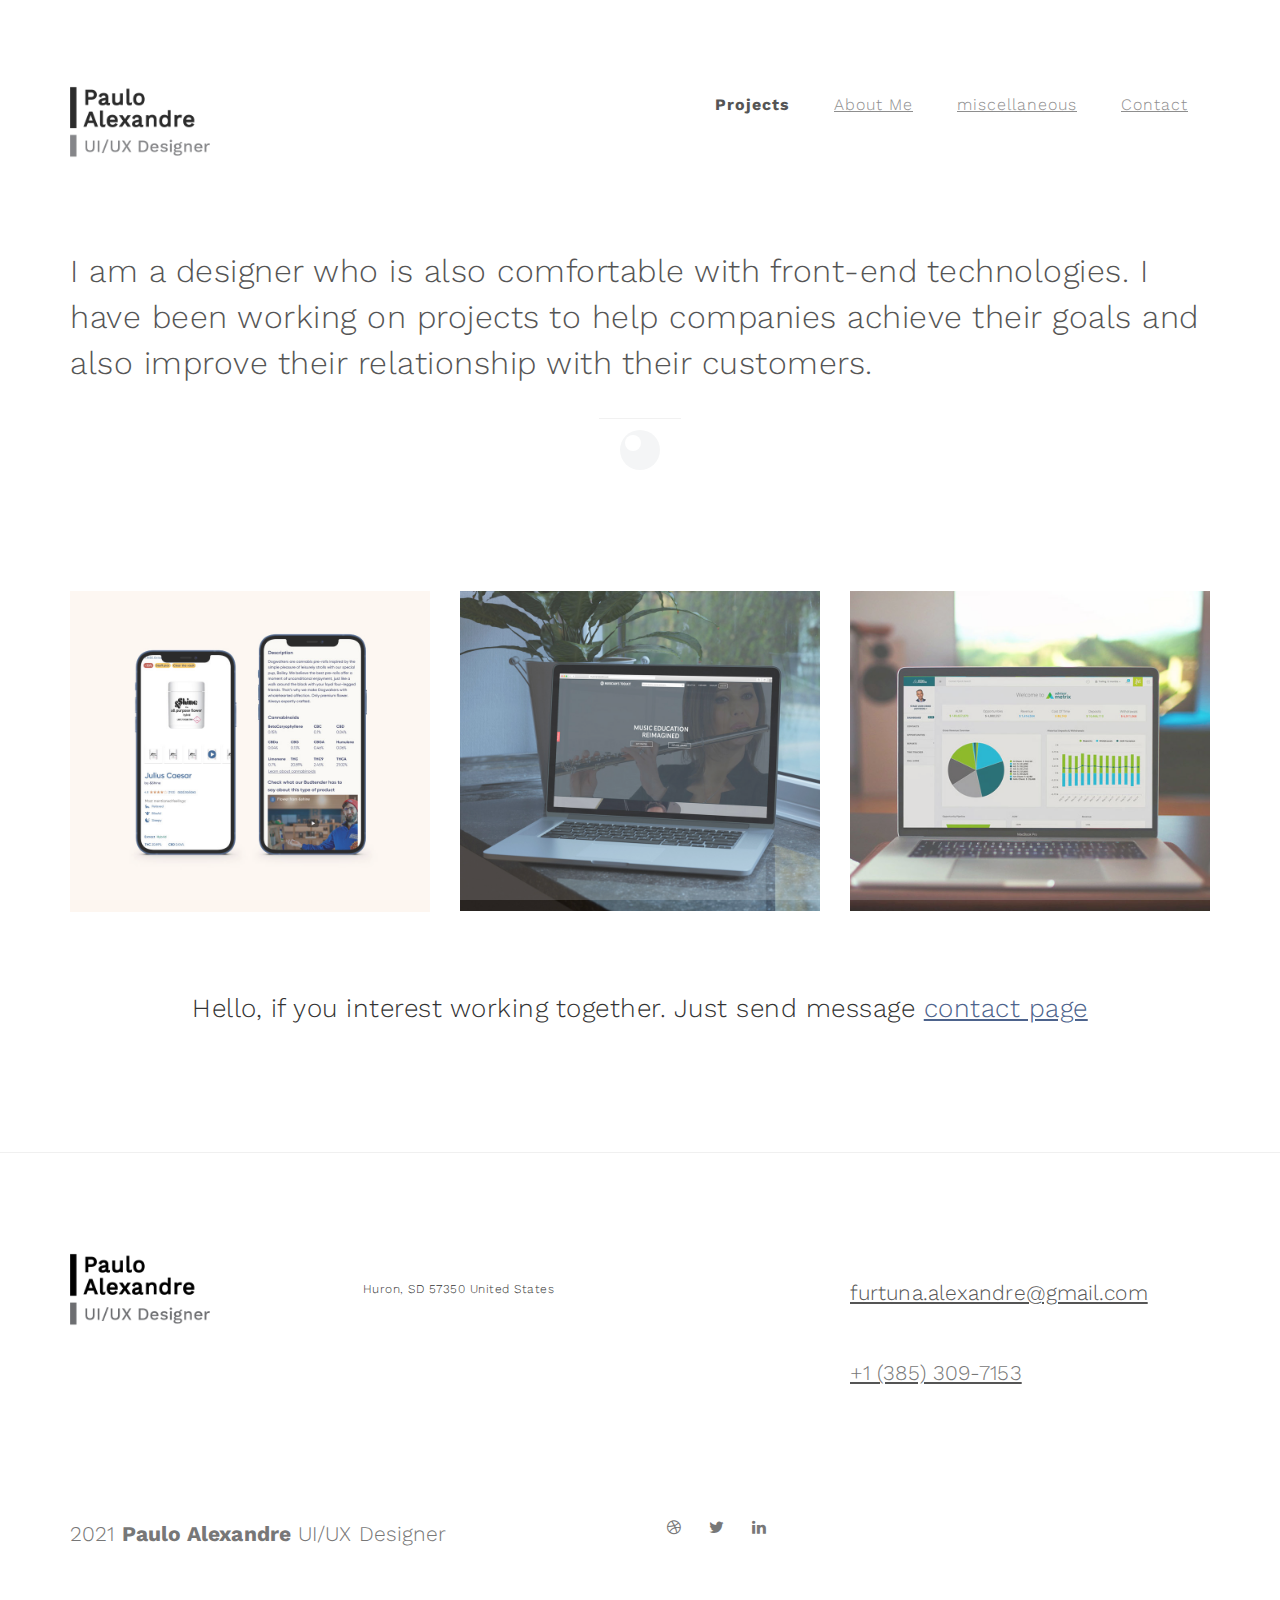
==== commit 19a859f3: "added new styles to navbar and fixed link in the navbar" ====
--- a/index.html
+++ b/index.html
@@ -64,7 +64,7 @@
           <ul class="nav navbar-nav navbar-right">
             <li class="active"><a href="index.html">Projects</a></li>
             <li><a href="about.html">About Me</a></li>
-            <li><a href="blog.html">Blog</a></li>
+            <li><a href="miscellaneous.html">miscellaneous</a></li>
             <li><a href="contact.html">Contact</a></li>
           </ul>
         </div>
--- a/css/style.css
+++ b/css/style.css
@@ -238,6 +238,8 @@
 .navbar-default .navbar-nav > .active > a:focus {
   color: #333;
   background-color: transparent;
+  font-weight: 700;
+  text-decoration: none;
 }
 
 .navbar-default .navbar-toggle {
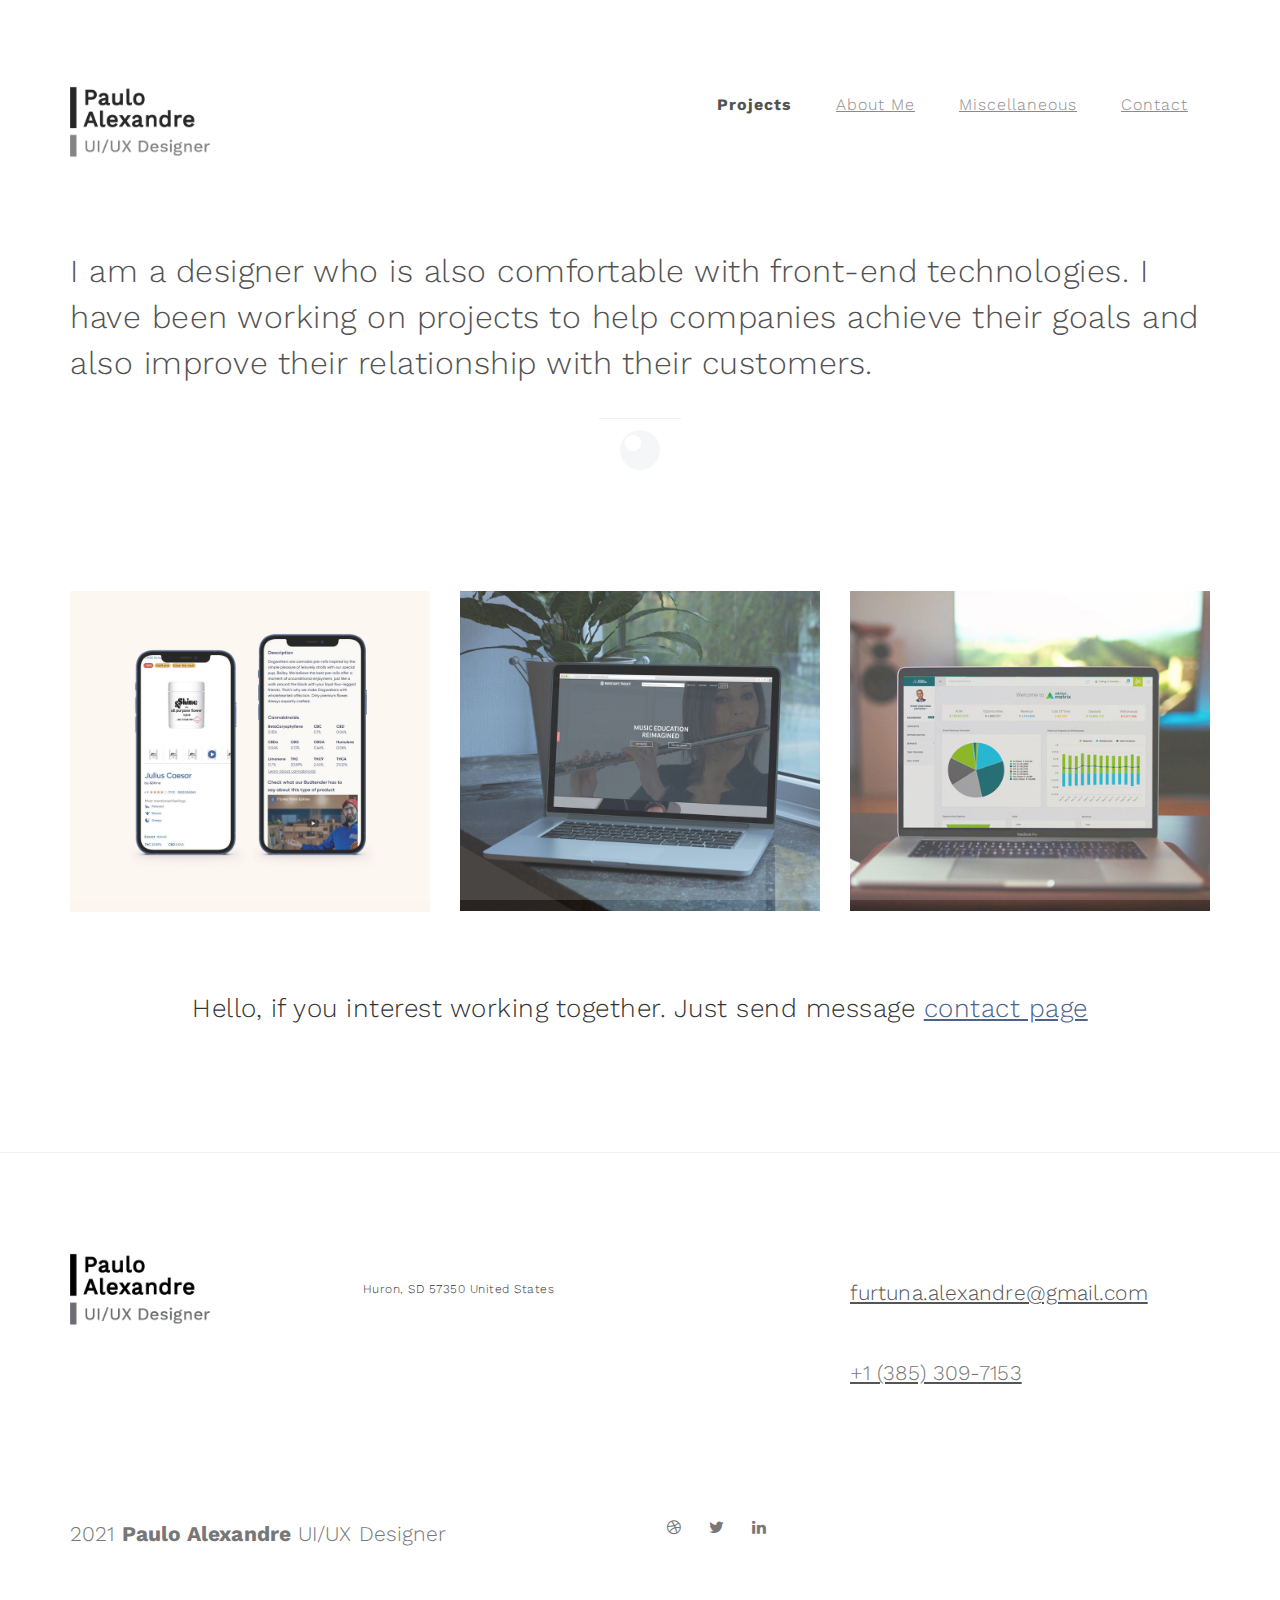
==== commit 2175f78d: "added the about me page text content" ====
--- a/index.html
+++ b/index.html
@@ -64,7 +64,7 @@
           <ul class="nav navbar-nav navbar-right">
             <li class="active"><a href="index.html">Projects</a></li>
             <li><a href="about.html">About Me</a></li>
-            <li><a href="miscellaneous.html">miscellaneous</a></li>
+            <li><a href="miscellaneous.html">Miscellaneous</a></li>
             <li><a href="contact.html">Contact</a></li>
           </ul>
         </div>
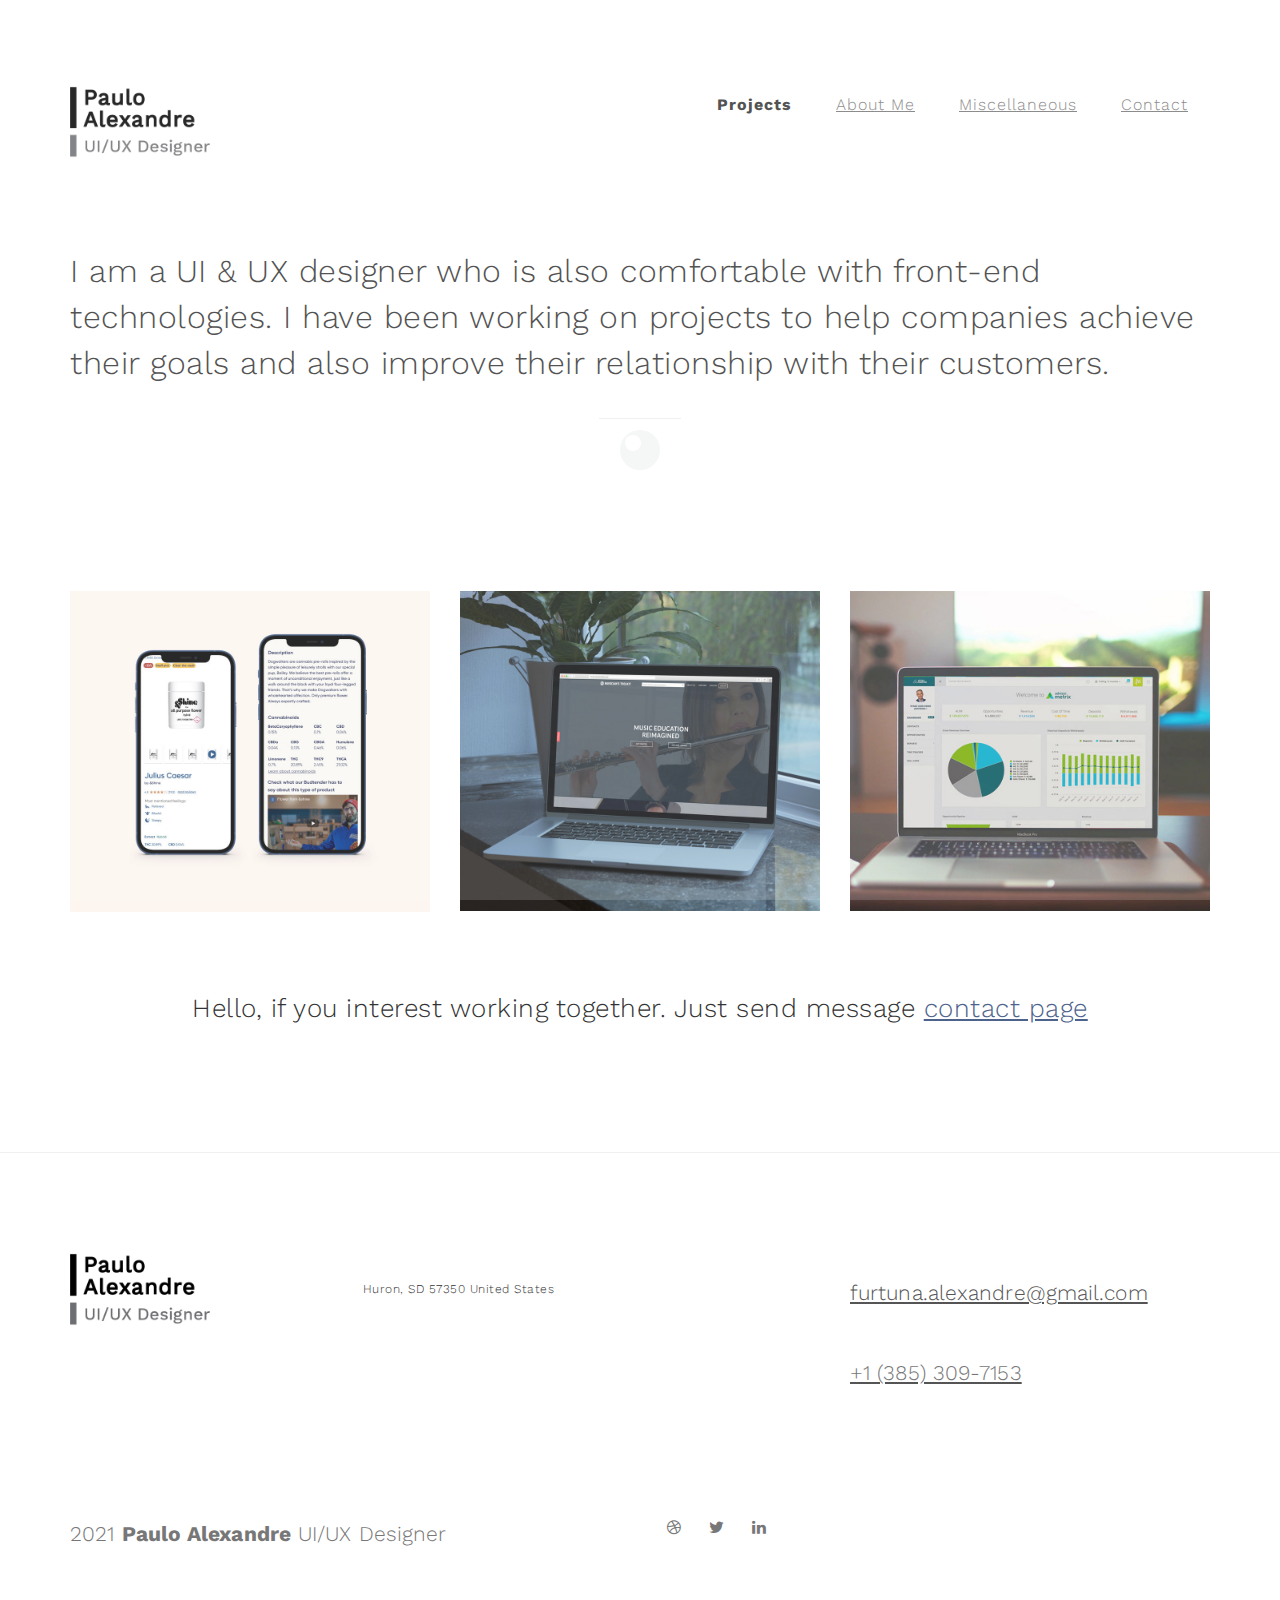
==== commit 89cbc8d5: "added the content to the index page to fix introduction text" ====
--- a/index.html
+++ b/index.html
@@ -77,7 +77,7 @@
       <div class="container">
         <div class="row">
           <div class="col-md-12 col-sm-12">
-            <h2>I am a designer who is also comfortable with front-end technologies. I have been working on projects to help companies achieve their goals and also improve their relationship with their customers.
+            <h2>I am a UI & UX designer who is also comfortable with front-end technologies. I have been working on projects to help companies achieve their goals and also improve their relationship with their customers.
             </h2>
             <hr />
           </div>
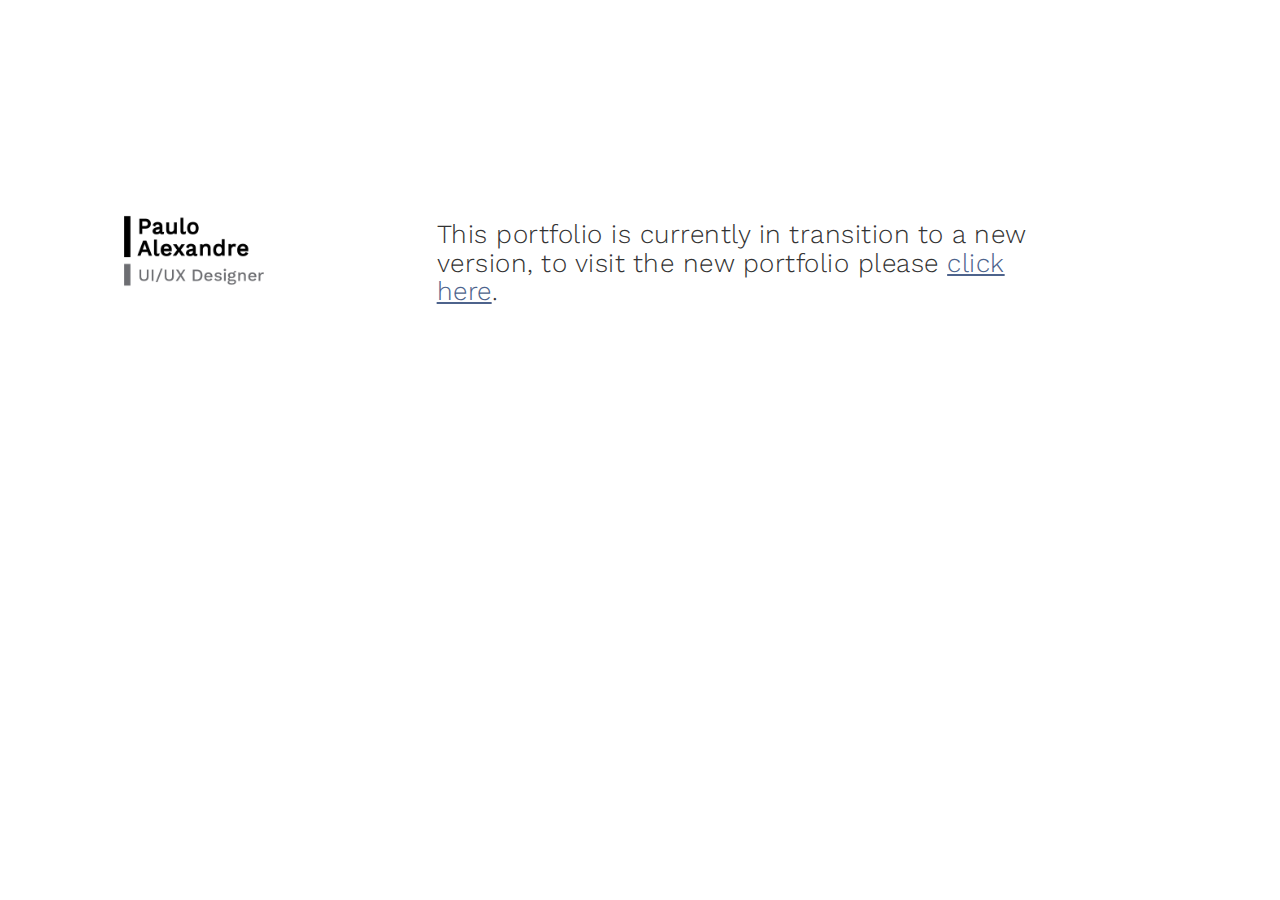
==== commit a5e793db: "temporary message" ====
--- a/index.html
+++ b/index.html
@@ -1,32 +1,31 @@
 <!DOCTYPE html>
 <html lang="en">
   <head>
-     <meta charset="UTF-8" />
-     <meta http-equiv="X-UA-Compatible" content="IE=Edge" />
-     <meta
-       name="description"
-       content="Paulo Alexandre UI/UX Designer Portfolio"
-     />
-     <meta
-       name="keywords"
-       content="Design Thinking, Lean UX, Digital Product Design, Interaction Design, Style Guide, UI Design, UX Design, Proof of Concept (POC), Usability, User Research, Standup Meetings, Prototyping, Wireframing to Product, Persona, Storyboarding, User Flows, Sitemap, A/B Tests, and Usability Testing, Adobe Creative Suite, Figma, Balsamiq,  Mural, Procreate, pencil and paper"
-     />
-     <meta name="author" content="Paulo Alexandre" />
-     <meta
-       name="viewport"
-       content="width=device-width, initial-scale=1, maximum-scale=1"
-     />
+    <meta charset="UTF-8" />
+    <meta http-equiv="X-UA-Compatible" content="IE=Edge" />
+    <meta
+      name="description"
+      content="Paulo Alexandre UI/UX Designer Portfolio"
+    />
+    <meta
+      name="keywords"
+      content="Design Thinking, Lean UX, Digital Product Design, Interaction Design, Style Guide, UI Design, UX Design, Proof of Concept (POC), Usability, User Research, Standup Meetings, Prototyping, Wireframing to Product, Persona, Storyboarding, User Flows, Sitemap, A/B Tests, and Usability Testing, Adobe Creative Suite, Figma, Balsamiq,  Mural, Procreate, pencil and paper"
+    />
+    <meta name="author" content="Paulo Alexandre" />
+    <meta
+      name="viewport"
+      content="width=device-width, initial-scale=1, maximum-scale=1"
+    />
 
     <title>Paulo Alexandre - UI / UX Designer</title>
-    <link rel="shortcut icon" type="image/png" href="./images/favicon.png"/>
-    <link href="./css/fontawesome-all.min.css" rel="stylesheet">
+    <link rel="shortcut icon" type="image/png" href="./images/favicon.png" />
+    <link href="./css/fontawesome-all.min.css" rel="stylesheet" />
 
     <link rel="stylesheet" href="css/bootstrap.min.css" />
     <link rel="stylesheet" href="css/font-awesome.min.css" />
 
     <!-- Main css -->
     <link rel="stylesheet" href="css/style.css" />
-
 
     <link
       href="https://fonts.googleapis.com/css?family=Work+Sans:300,400,700"
@@ -34,17 +33,31 @@
     />
   </head>
   <body>
+    <div class="row" style="margin-top: 200px">
+      <div class="col-md-3 col-md-offset-1">
+        <a href="index.html" class="navbar-brand">
+          <img src="./images/3x/myLogo.png" style="width: 140px" />
+        </a>
+      </div>
+      <div class="col-md-6">
+        <h3>
+          This portfolio is currently in transition to a new version, to visit
+          the new portfolio please
+          <a href="https://drawerrr.com/@pauloalexandreuxd">click here</a>.
+        </h3>
+      </div>
+    </div>
     <!-- PRE LOADER -->
 
-    <div class="preloader">
+    <!-- <div class="preloader">
       <div class="sk-spinner sk-spinner-wordpress">
         <span class="sk-inner-circle"></span>
       </div>
-    </div>
+    </div> -->
 
     <!-- Navigation section  -->
 
-    <div class="navbar navbar-default fixed-top" role="navigation">
+    <!-- <div class="navbar navbar-default fixed-top" role="navigation">
       <div class="container">
         <div class="navbar-header">
           <button
@@ -69,11 +82,11 @@
           </ul>
         </div>
       </div>
-    </div>
+    </div> -->
 
     <!-- Home Section -->
 
-    <section id="home">
+    <!-- <section id="home">
       <div class="container">
         <div class="row">
           <div class="col-md-12 col-sm-12">
@@ -83,11 +96,11 @@
           </div>
         </div>
       </div>
-    </section>
+    </section> -->
 
     <!-- Portfolio Section -->
 
-    <section id="portfolio">
+    <!-- <section id="portfolio">
       <div class="container">
         <div class="row">
           <div class="col-md-4 col-sm-6">
@@ -152,11 +165,11 @@
           </div>
         </div>
       </div>
-    </section>
+    </section> -->
 
     <!-- Footer Section -->
 
-    <footer>
+    <!-- <footer>
       <div class="container">
         <div class="row">
           <div class="col-md-3 col-sm-3">
@@ -197,7 +210,7 @@
           </div>
         </div>
       </div>
-    </footer>
+    </footer> -->
 
     <!-- SCRIPTS -->
 
